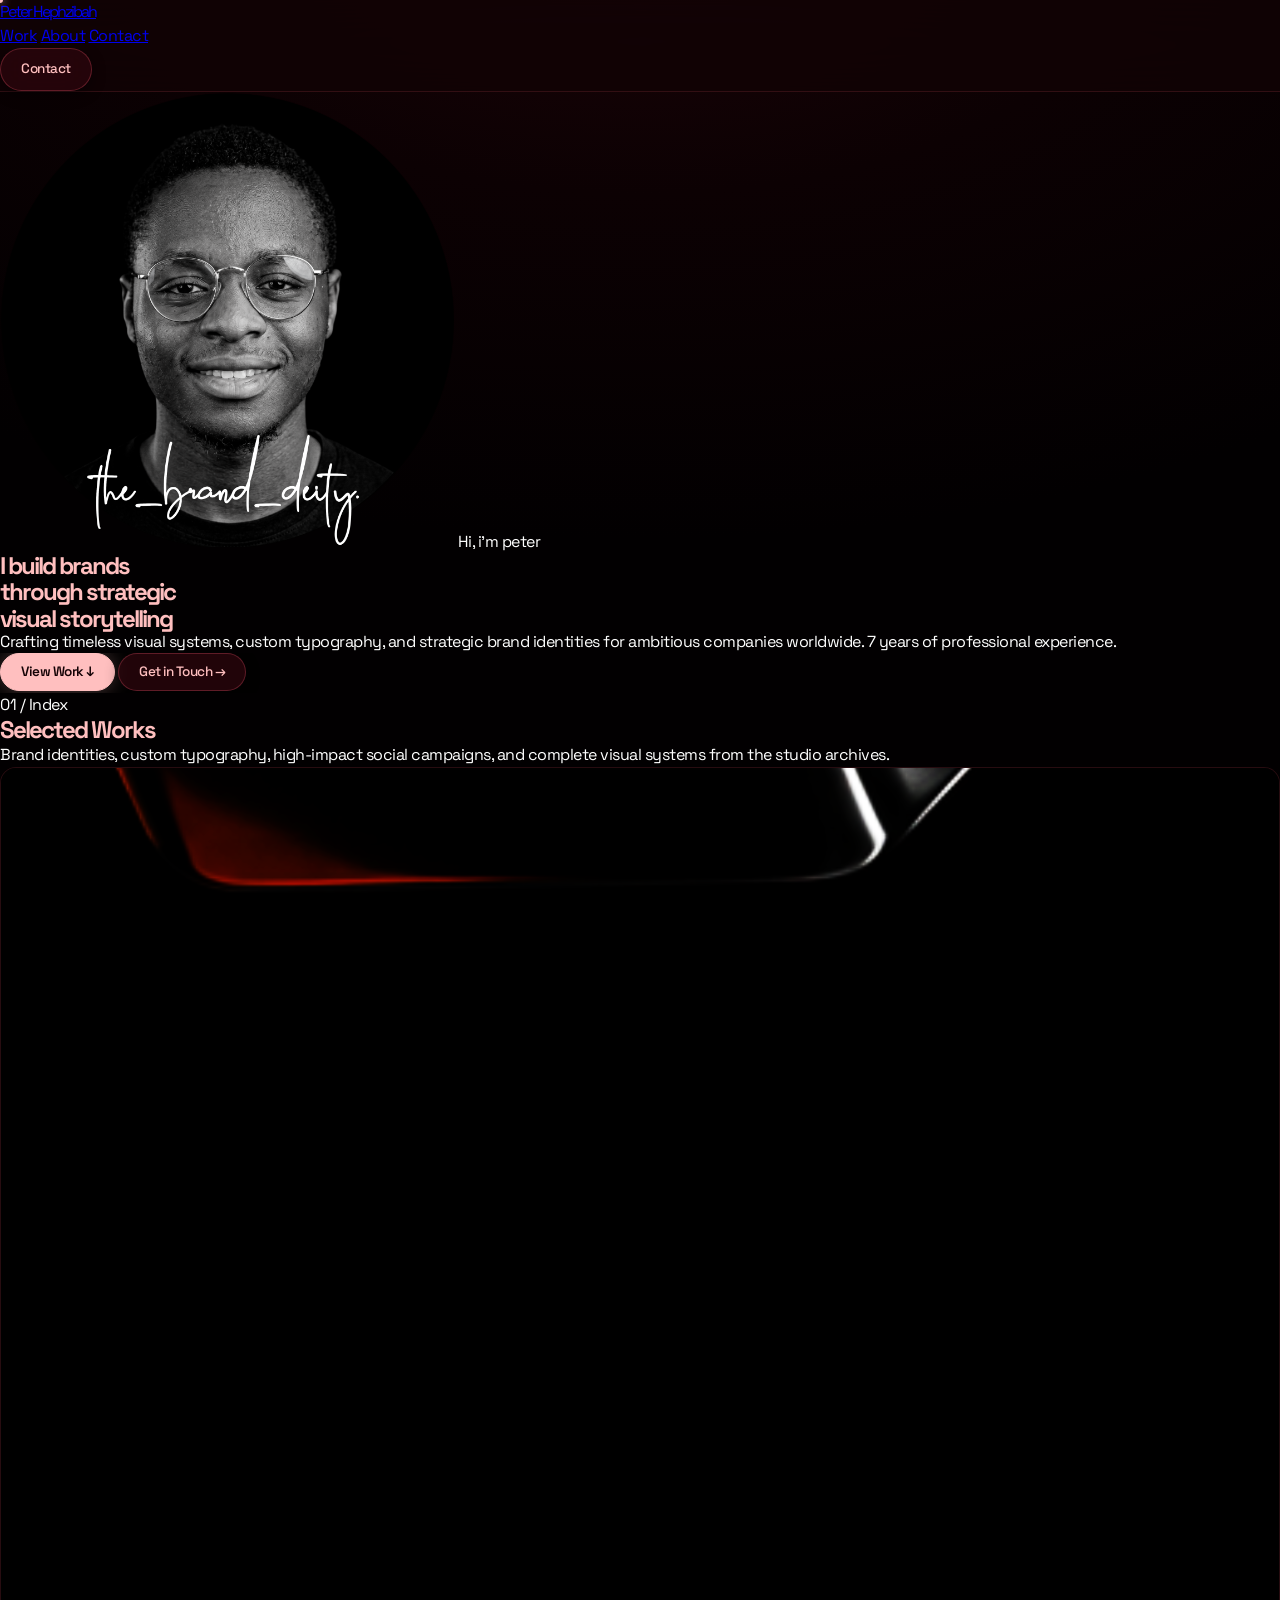
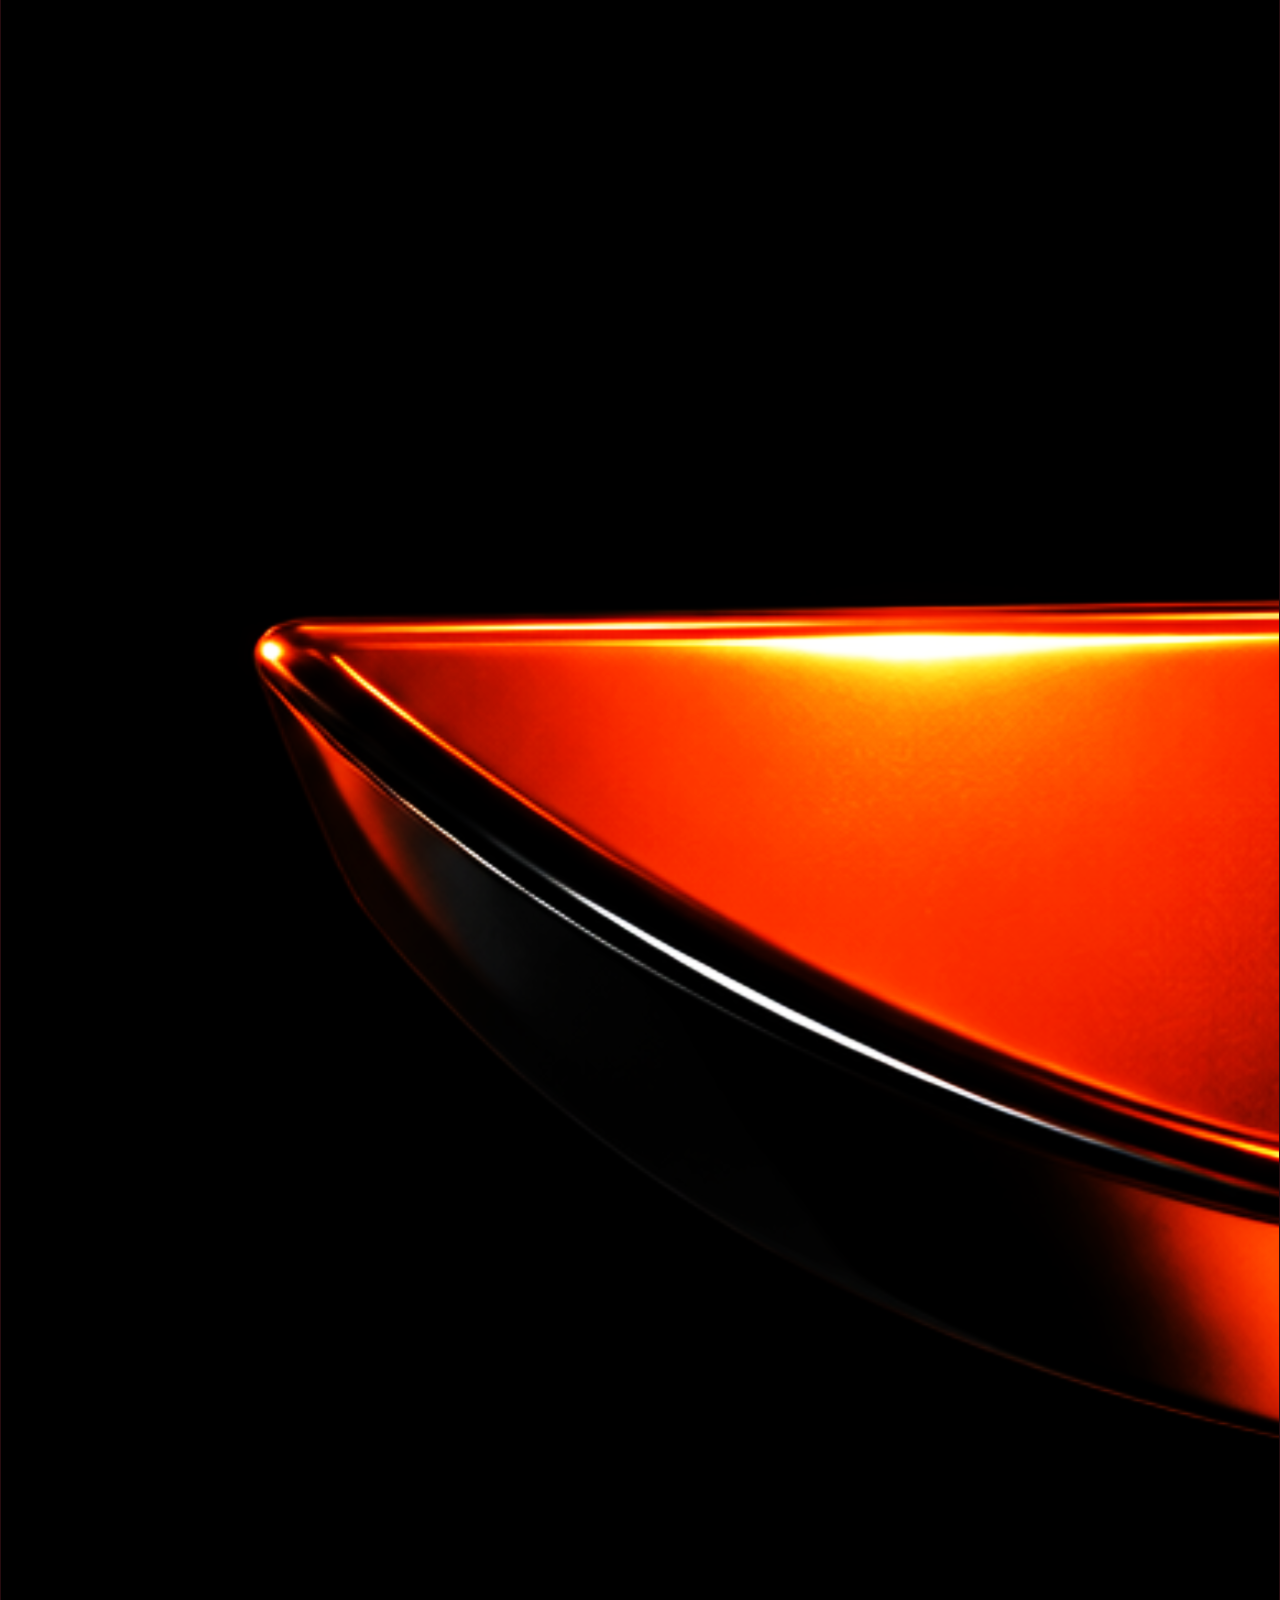
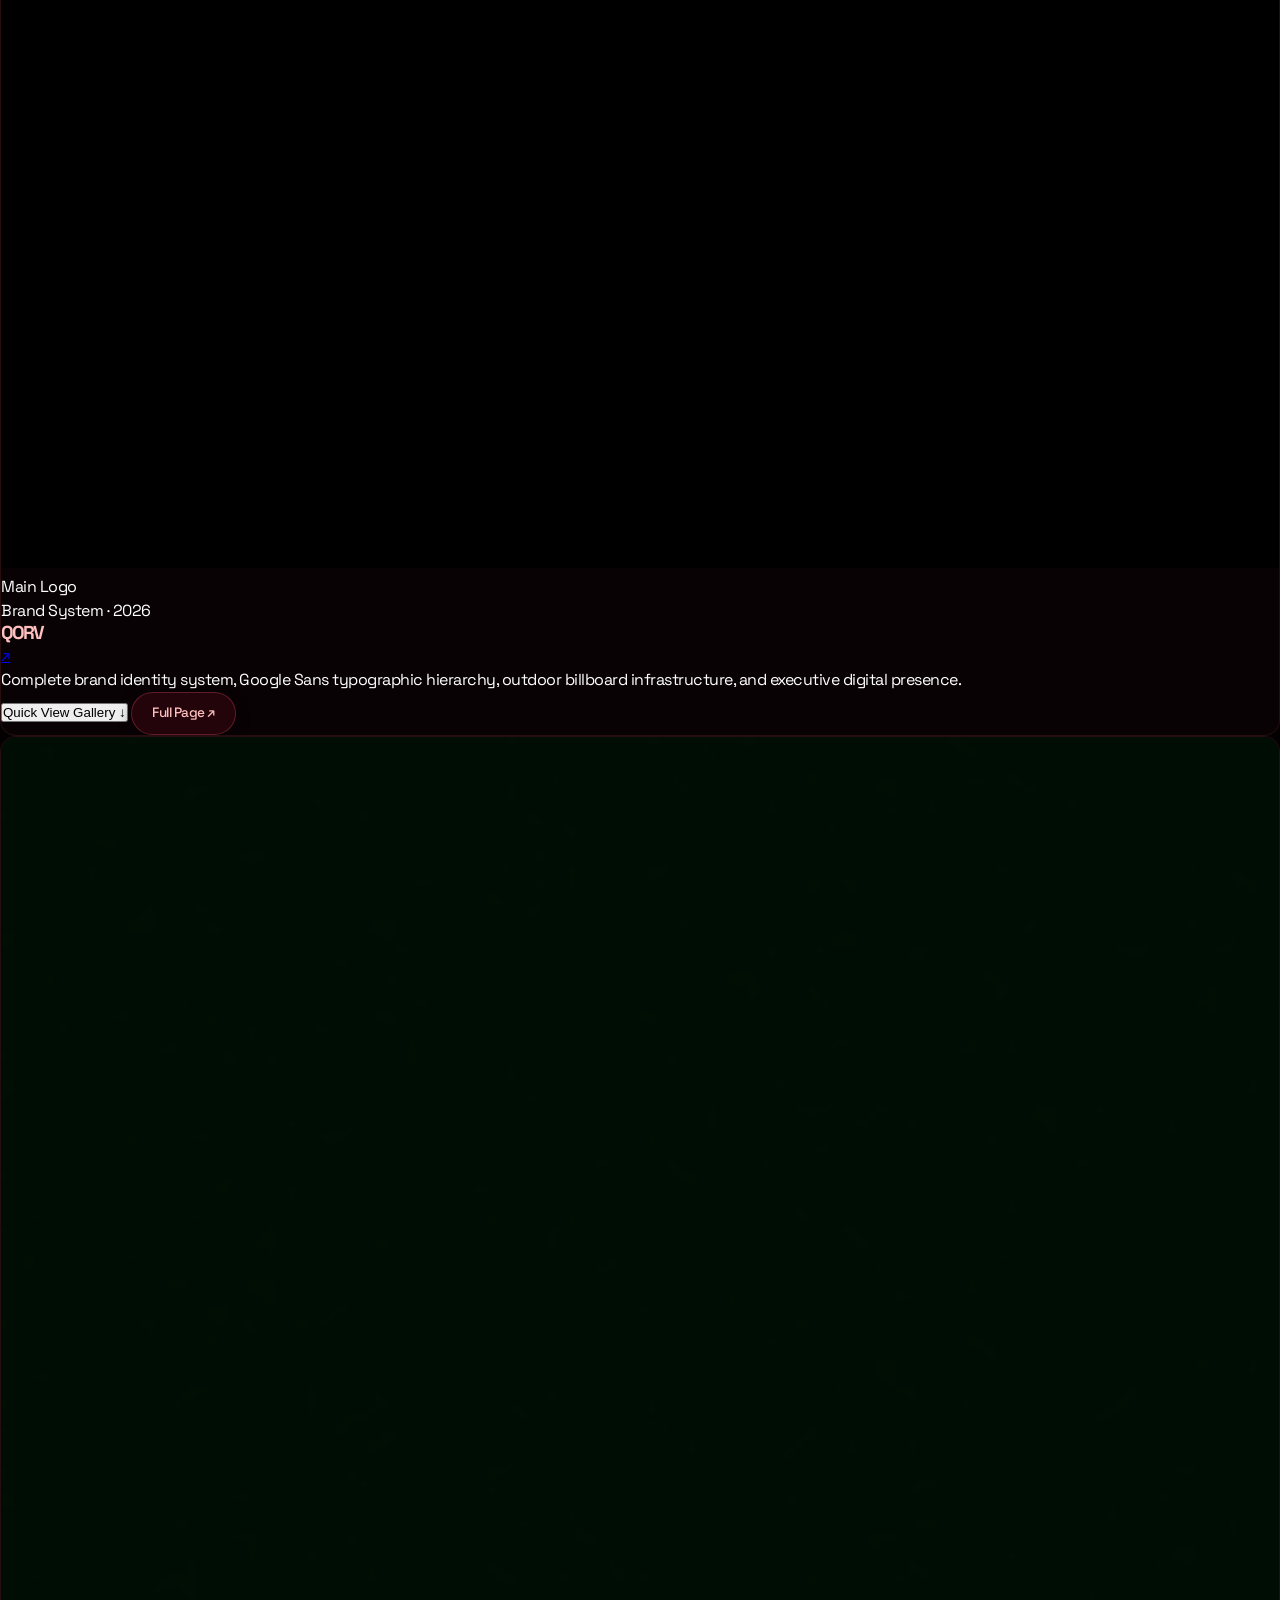
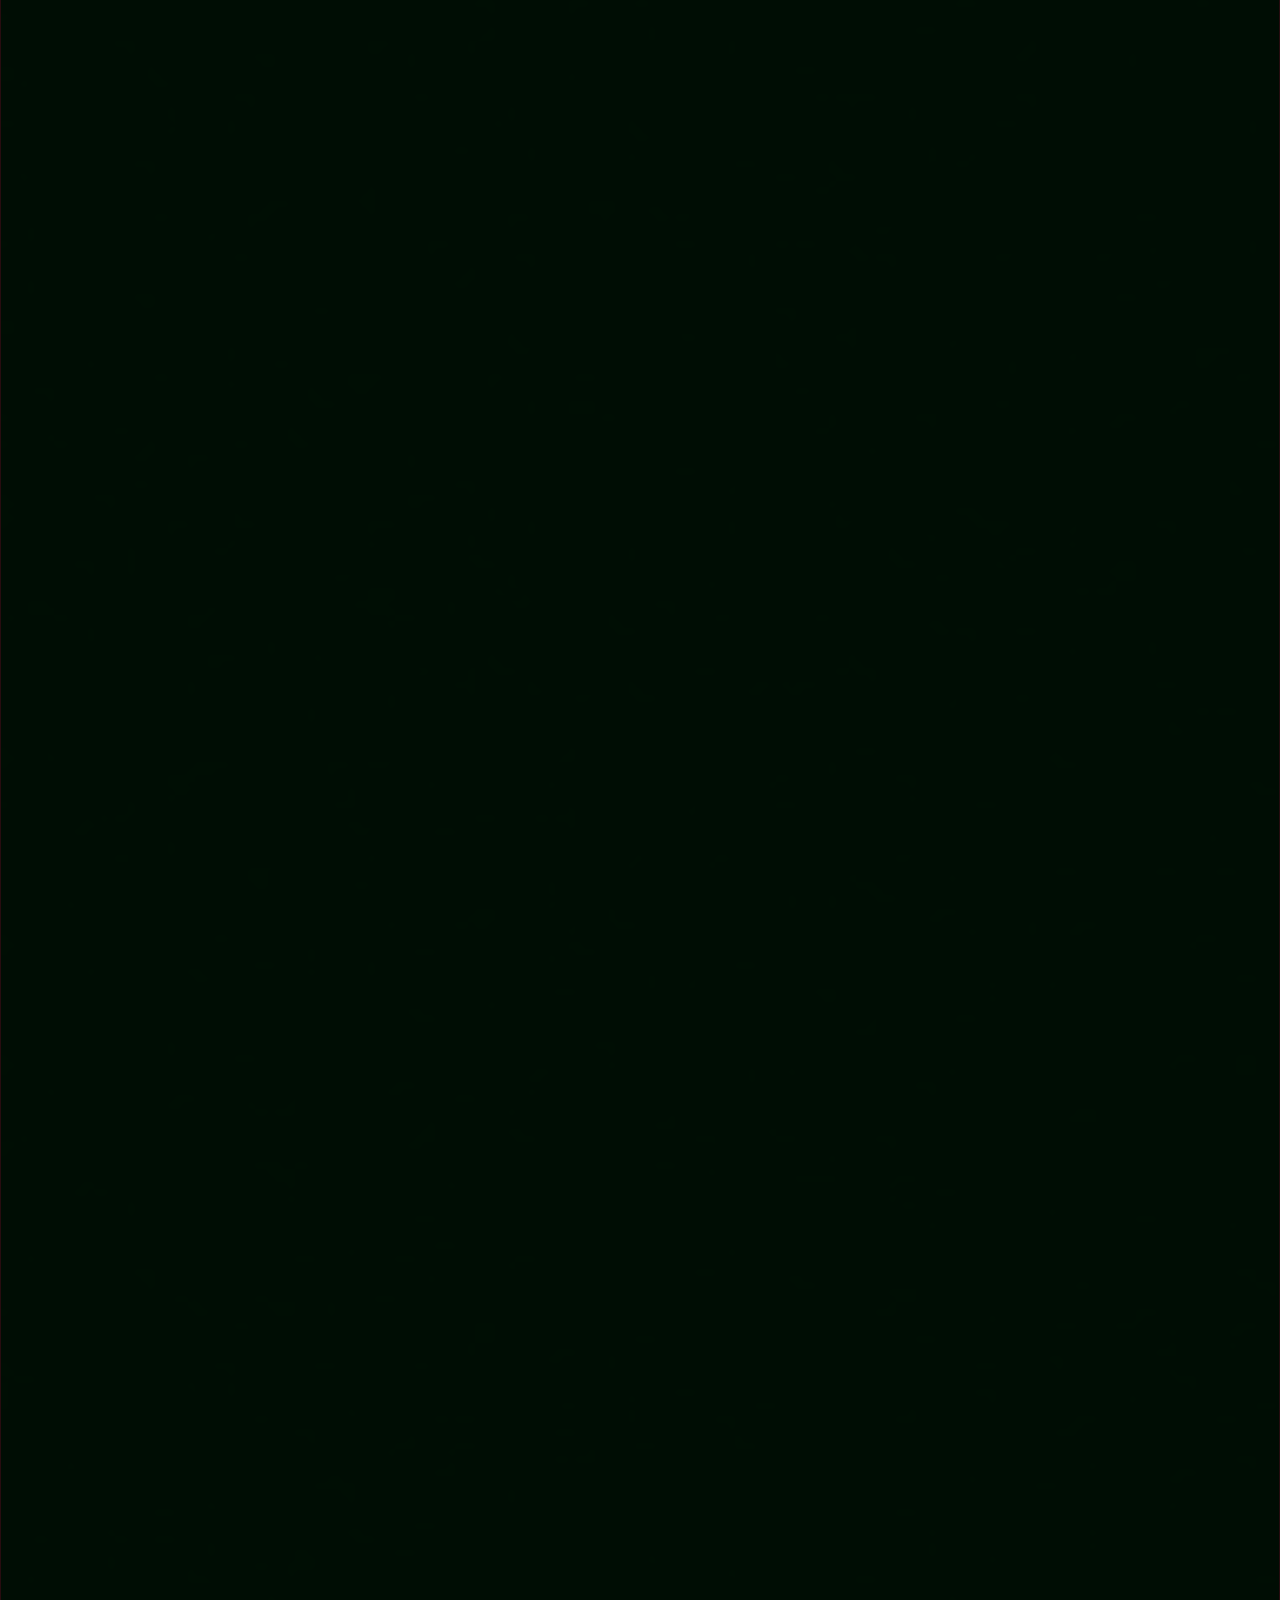
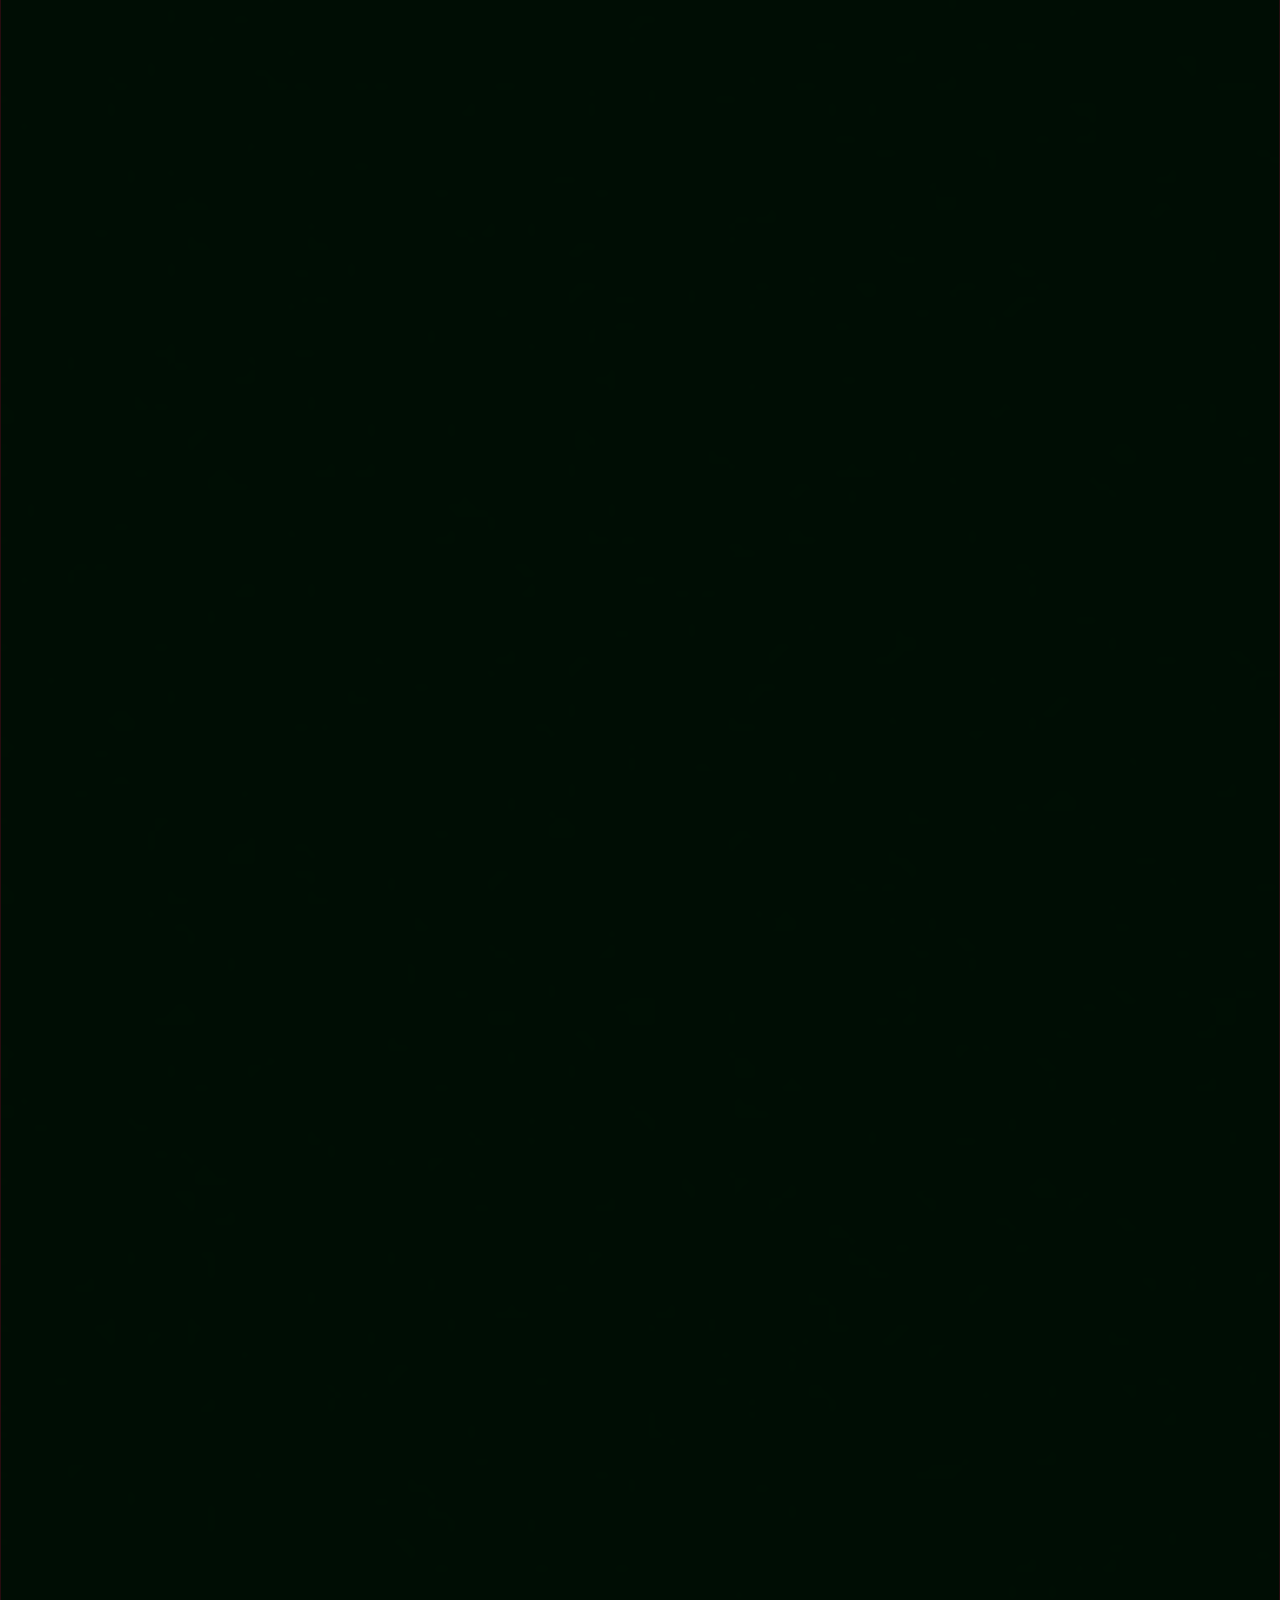
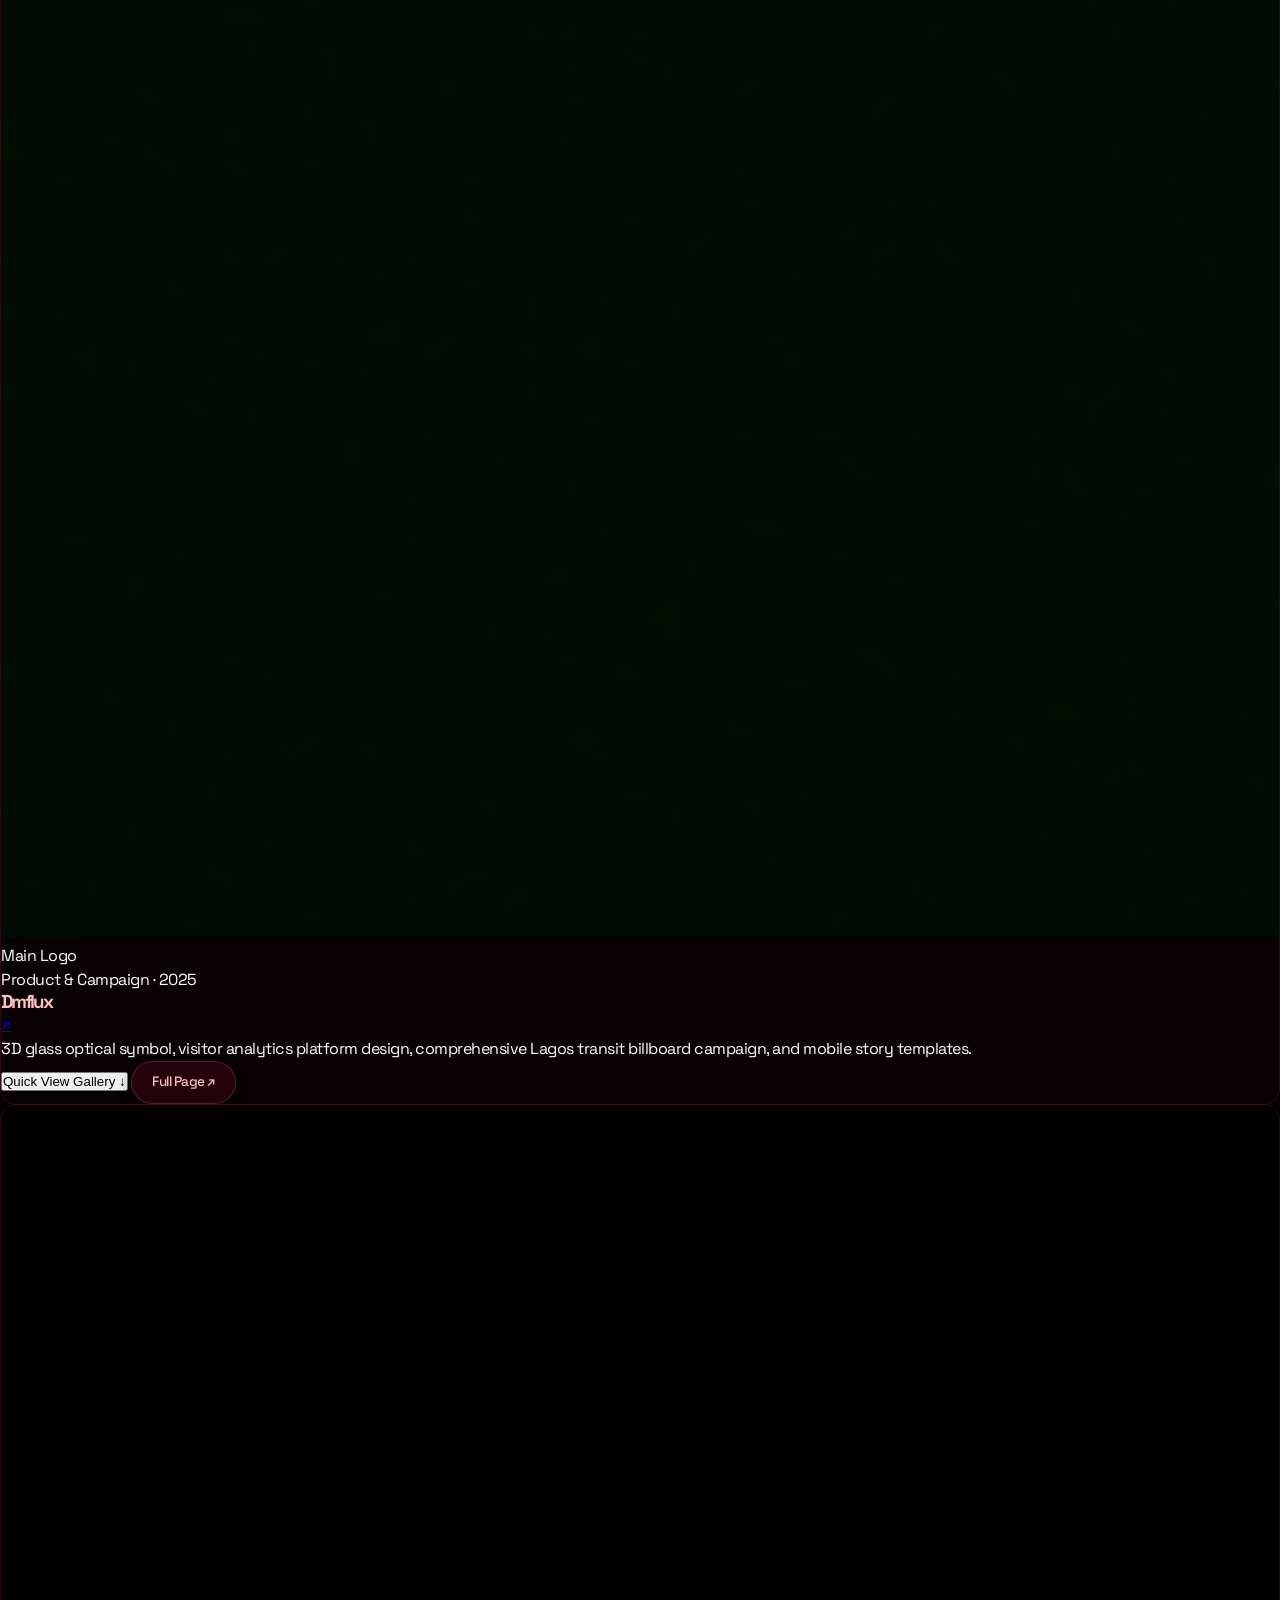
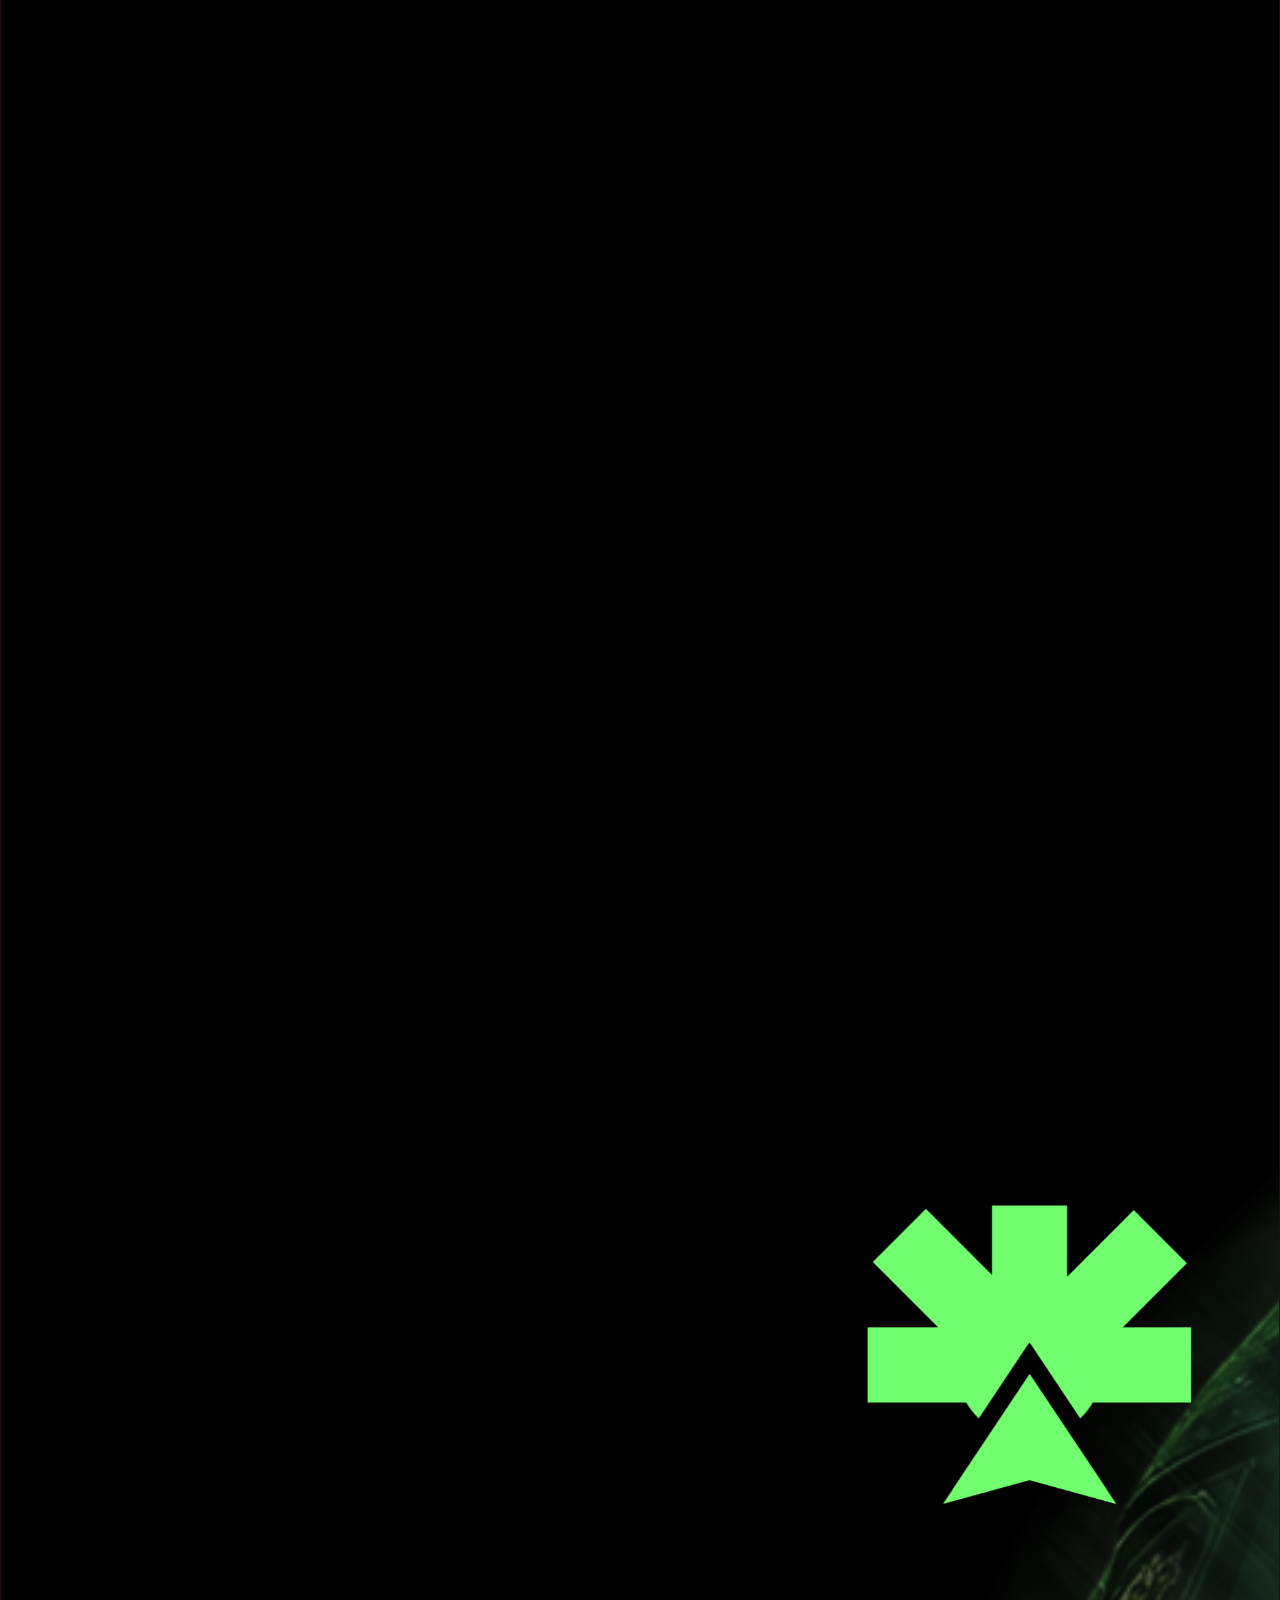
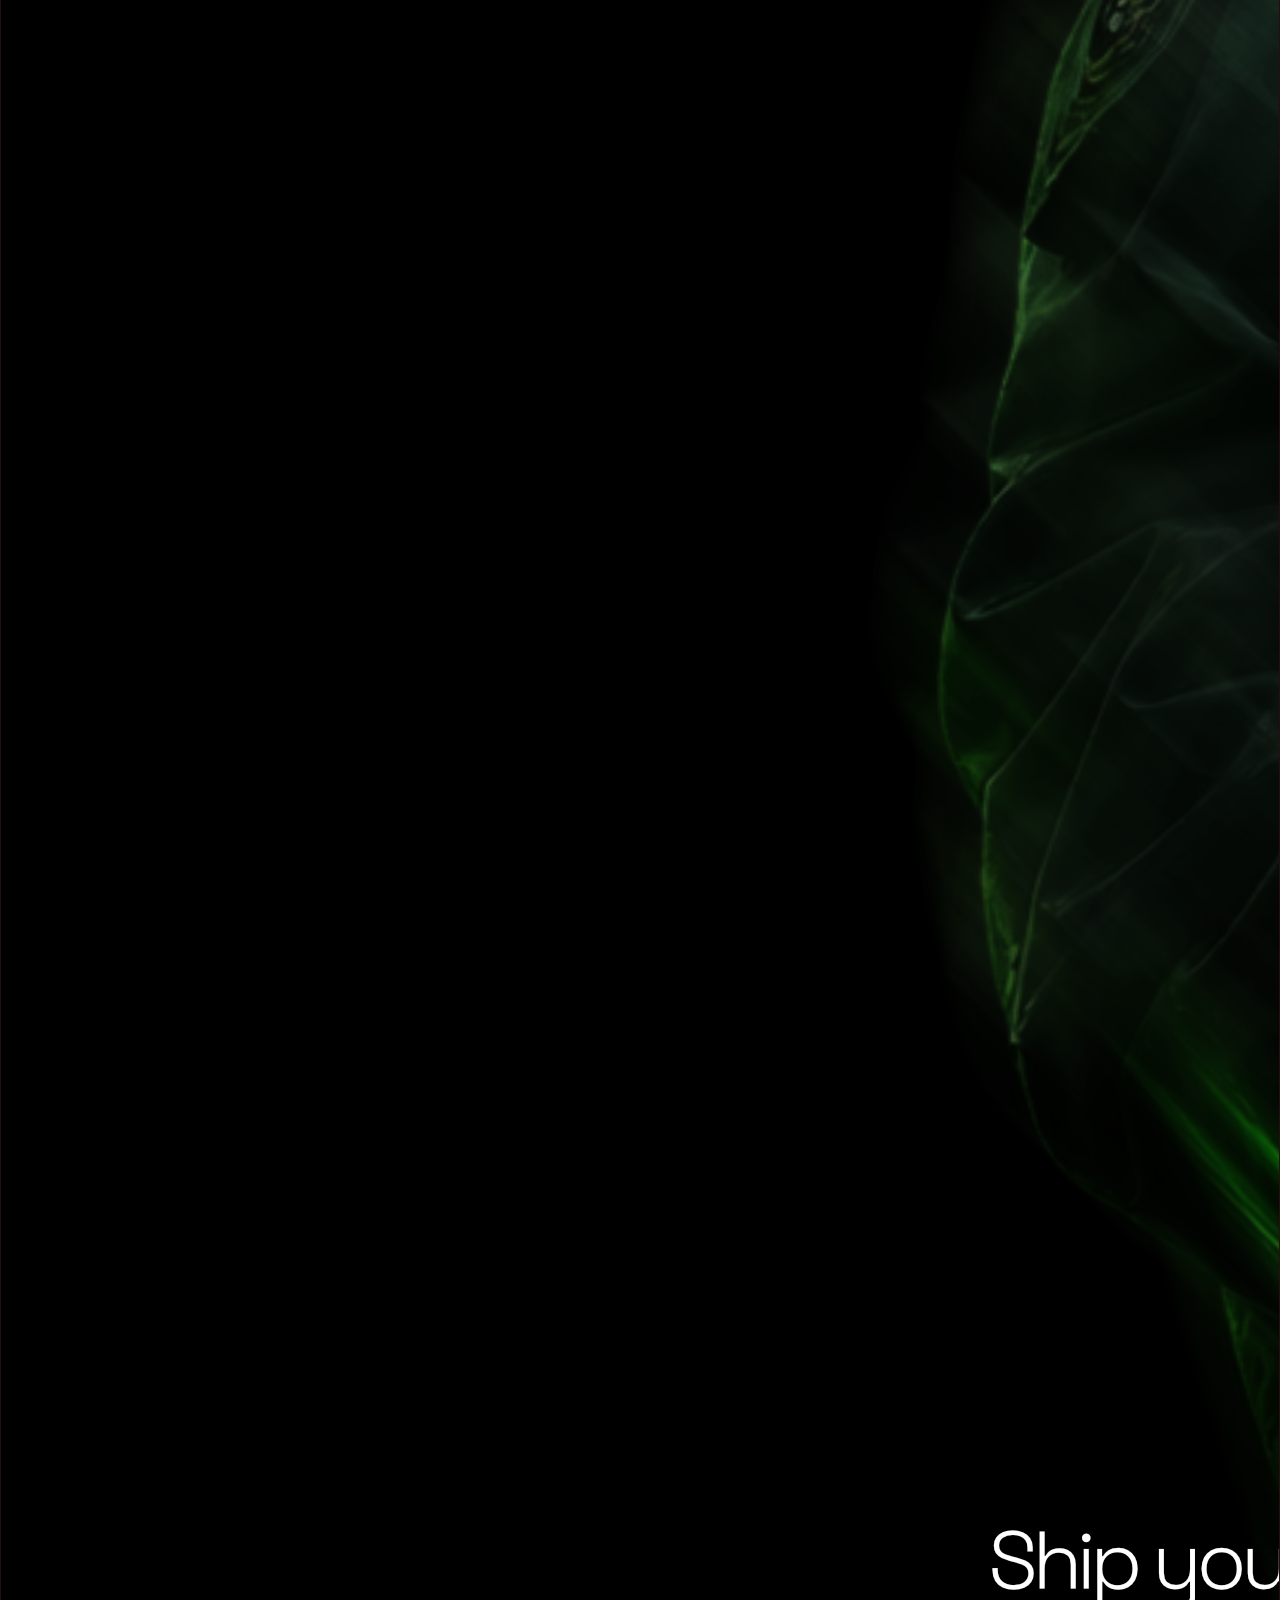
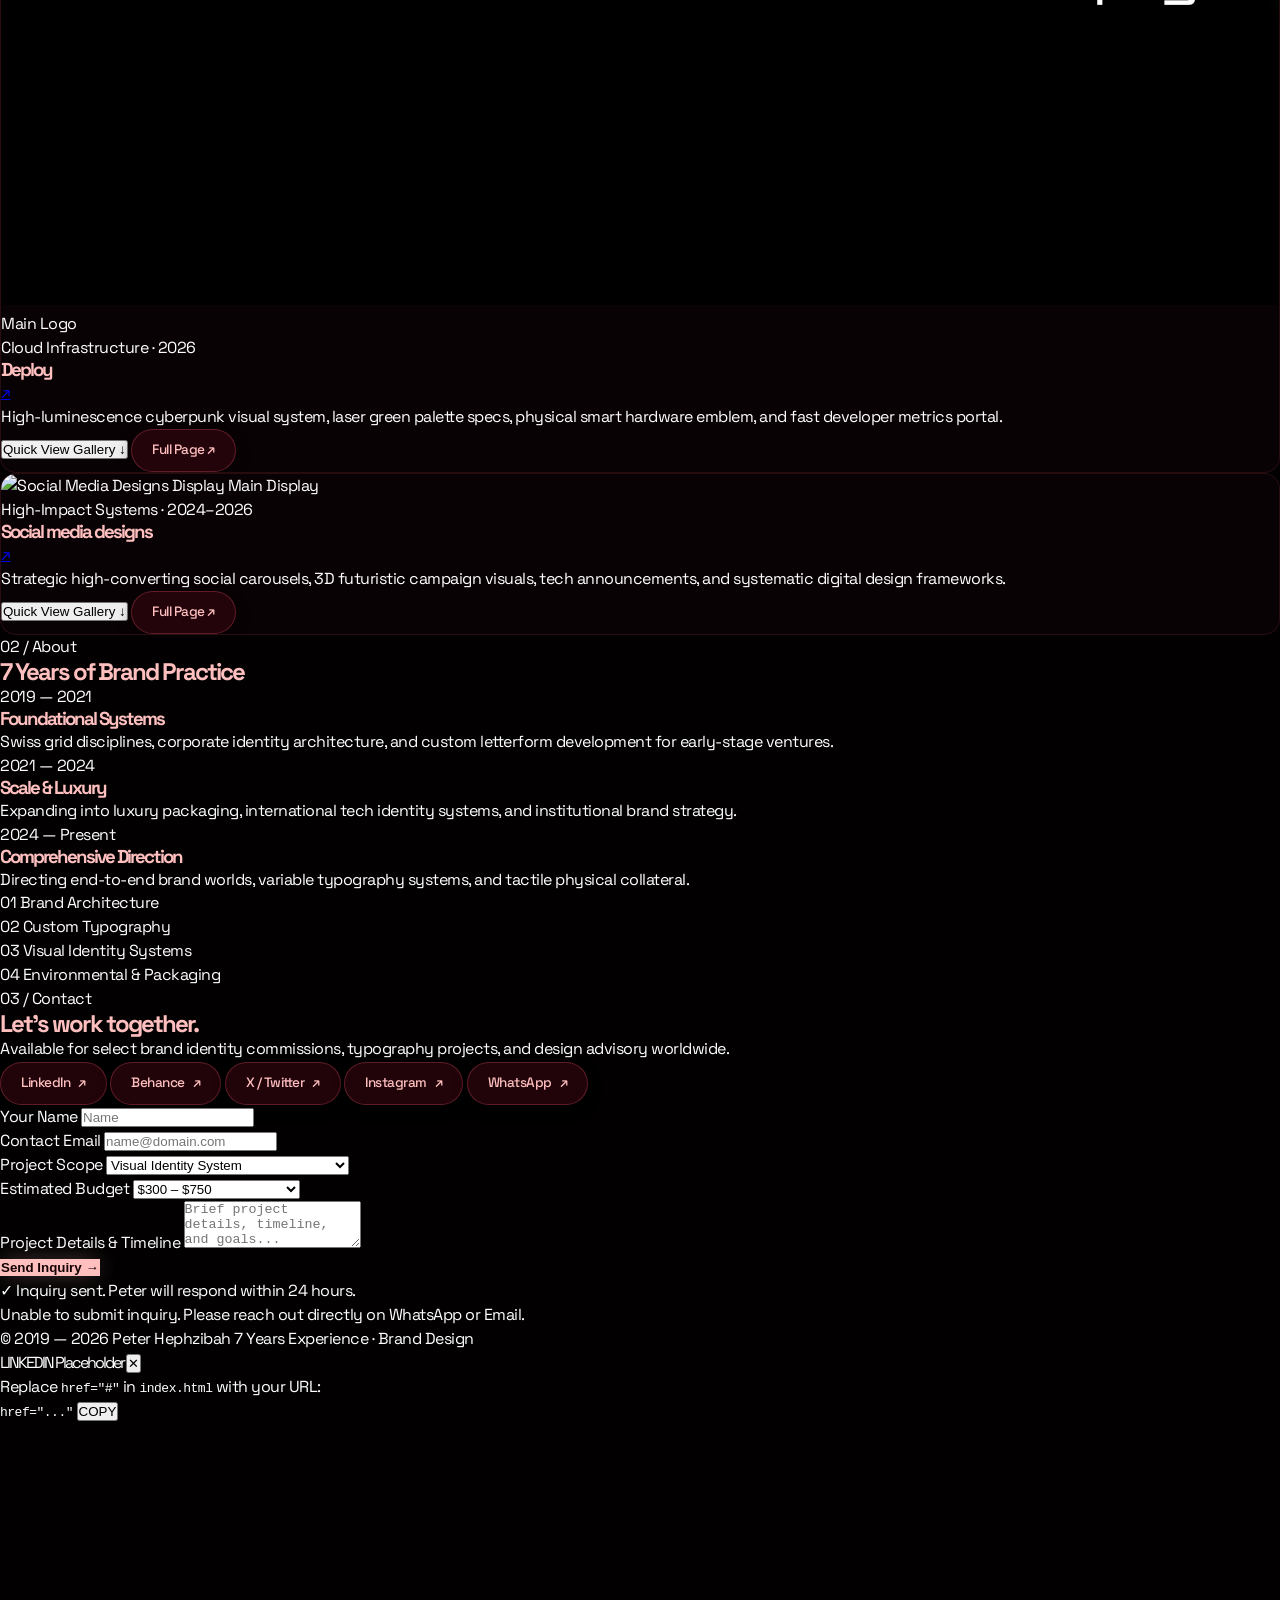
==== index.html @ 98a27c25 "Update index.html" ====
<!DOCTYPE html>
<html lang="en" class="scroll-smooth">
<head>
  <meta charset="UTF-8">
  <meta name="viewport" content="width=device-width, initial-scale=1.0">
  <title>Peter Hephzibah — Brand Designer</title>
  <meta name="description" content="Portfolio of Peter Hephzibah. Minimalist brand designer with 7 years of experience crafting visual systems and timeless brand identities.">

  <!-- Favicon -->
  <link rel="icon" type="image/svg+xml" href="data:image/svg+xml,<svg xmlns='http://www.w3.org/2000/svg' viewBox='0 0 100 100'><rect width='100' height='100' fill='%23000'/><text x='50' y='64' fill='%23FFF' font-family='sans-serif' font-weight='700' font-size='44' text-anchor='middle'>PH</text></svg>">

  <!-- Google Font: Space Grotesk exclusively -->
  <link rel="preconnect" href="https://fonts.googleapis.com">
  <link rel="preconnect" href="https://fonts.gstatic.com" crossorigin>
  <link href="https://fonts.googleapis.com/css2?family=Space+Grotesk:wght@300;400;500;600;700&display=swap" rel="stylesheet">

  <!-- Tailwind CSS via CDN -->
  <script src="https://cdn.tailwindcss.com"></script>
  <script>
    tailwind.config = {
      theme: {
        extend: {
          fontFamily: {
            sans: ['"Space Grotesk"', 'sans-serif'],
            mono: ['"Space Grotesk"', 'monospace'],
          },
          letterSpacing: {
            'tightest': '-1px',
          }
        }
      }
    }
  </script>

  <!-- Custom Styles -->
  <link rel="stylesheet" href="style.css">
</head>
<body class="text-[#FFFFFF] font-sans antialiased selection:bg-[#FFBFBF] selection:text-black">

  <!-- Subtle custom cursor dot -->
  <div class="custom-cursor"></div>

  <!-- ==========================================================================
       TOP NAVIGATION BAR (GLASS ACCENT)
       ========================================================================== -->
  <header class="fixed top-0 left-0 right-0 z-40 px-6 py-4 md:px-12 glass-top-panel">
    <div class="max-w-6xl mx-auto flex items-center justify-between">
      
      <!-- Monogram & Name -->
      <a href="#" class="flex items-center gap-3">
        <span class="font-bold text-sm tracking-neg-1 text-[#FFBFBF] uppercase">Peter Hephzibah</span>
      </a>

      <!-- Minimal Navigation Links -->
      <nav class="hidden md:flex items-center gap-8 text-xs uppercase tracking-wider text-zinc-400">
        <a href="#work" class="hover:text-white transition-colors">Work</a>
        <a href="#about" class="hover:text-white transition-colors">About</a>
        <a href="#contact" class="hover:text-white transition-colors">Contact</a>
      </nav>

      <!-- Glass button for direct action -->
      <a href="#contact" class="glass-btn text-xs py-1.5 px-4">
        Contact
      </a>

    </div>
  </header>

  <!-- ==========================================================================
       HERO SECTION — CENTERED, SPACE GROTESK, TEXT PULL-UP ANIMATION
       ========================================================================== -->
  <main>
    <section class="min-h-[85vh] pt-36 pb-20 px-6 flex flex-col items-center justify-center text-center relative hero-pull-up-group max-w-4xl mx-auto">
      
      <!-- Avatar Icon & Intro ('hi i'm peter') -->
      <div class="pull-up-mask mb-6">
        <div class="pull-up-text flex flex-col items-center gap-3">
          <img src="assets/icons/mypic.png" alt="Peter Hephzibah" class="w-[70px] h-[70px] object-cover rounded-full border-2 border-zinc-700/80 shadow-lg">
          <span class="text-sm sm:text-base text-zinc-400 font-normal tracking-normal lowercase">Hi, i'm peter</span>
        </div>
      </div>

      <!-- Main Headline -->
      <div class="pull-up-mask">
        <h1 class="pull-up-text delay-100 font-bold text-3xl sm:text-5xl md:text-6xl text-[#FFBFBF] tracking-neg-1 leading-[1.14]">
          I build brands <br> through strategic <br> visual storytelling
        </h1>
      </div>

      <!-- Concise narrative statement -->
      <div class="pull-up-mask mt-6 max-w-xl mx-auto">
        <p class="pull-up-text delay-200 text-zinc-400 text-sm sm:text-base font-light leading-relaxed">
          Crafting timeless visual systems, custom typography, and strategic brand identities for ambitious companies worldwide. 7 years of professional experience.
        </p>
      </div>

      <!-- Action Buttons (Glass accents) -->
      <div class="pull-up-mask mt-8">
        <div class="pull-up-text delay-300 flex items-center justify-center gap-4">
          <a href="#work" class="glass-btn glass-btn-solid text-xs py-2.5 px-6">
            View Work ↓
          </a>
          <a href="#contact" class="glass-btn text-xs py-2.5 px-6">
            Get in Touch →
          </a>
        </div>
      </div>

    </section>

    <!-- ==========================================================================
         SELECTED WORKS (REAL ASSETS: QORV, DMFLUX, DEPLOY, SOCIAL MEDIA DESIGNS)
         "Use the main logo as the display. Get the files from the assets and use as the portfolio images."
         ========================================================================== -->
    <section id="work" class="py-24 px-6 md:px-12 max-w-6xl mx-auto border-t border-zinc-900">
      
      <div class="flex flex-col md:flex-row md:items-end justify-between mb-16 pb-4 border-b border-zinc-900 scroll-reveal">
        <div>
          <span class="text-xs uppercase tracking-wider text-zinc-500 block mb-1">01 / Index</span>
          <h2 class="font-bold text-3xl md:text-4xl text-[#FFBFBF] tracking-neg-1">
            Selected Works
          </h2>
        </div>
        <p class="text-xs text-zinc-400 max-w-xs mt-2 md:mt-0 font-light">
          Brand identities, custom typography, high-impact social campaigns, and complete visual systems from the studio archives.
        </p>
      </div>

      <!-- Projects Grid (2x2 Balanced Layout) -->
      <div class="grid grid-cols-1 md:grid-cols-2 gap-8">

        <!-- Project 1: QORV (korv) -->
        <article class="minimal-card p-6 flex flex-col justify-between group scroll-reveal reveal-delay-1">
          <div>
            <!-- Main Logo Display -->
            <div class="relative h-64 rounded-xl overflow-hidden bg-[#050505] border border-zinc-800 mb-6 group-hover:border-zinc-600 transition-colors cursor-pointer" data-project-id="qorv">
              <img src="assets/qorv/qovinsta13.png" alt="QORV Primary Logo" class="w-full h-full object-cover group-hover:scale-105 transition-transform duration-500">
              <span class="absolute top-3 right-3 text-[10px] font-mono px-2 py-0.5 rounded bg-black/75 border border-white/20 text-zinc-300">
                Main Logo
              </span>
            </div>

            <!-- Meta & Title -->
            <div class="flex items-start justify-between">
              <div>
                <span class="text-[11px] text-zinc-500 uppercase tracking-wider block">Brand System · 2026</span>
                <h3 class="font-bold text-xl text-[#FFBFBF] mt-1 tracking-neg-1">QORV</h3>
              </div>
              <a href="qorv.html" class="text-xs text-zinc-400 hover:text-[#FFBFBF] p-1 transition-colors" title="Open Case Study">
                ↗
              </a>
            </div>

            <p class="text-xs text-zinc-400 mt-2 font-light leading-relaxed">
              Complete brand identity system, Google Sans typographic hierarchy, outdoor billboard infrastructure, and executive digital presence.
            </p>
          </div>

          <div class="mt-6 pt-4 border-t border-zinc-900 flex items-center justify-between">
            <button data-project-id="qorv" class="text-xs text-zinc-300 hover:text-[#FFBFBF] font-medium flex items-center gap-1">
              <span>Quick View Gallery</span>
              <span>↓</span>
            </button>
            <a href="qorv.html" class="glass-btn text-[11px] py-1 px-3">
              Full Page ↗
            </a>
          </div>
        </article>

        <!-- Project 2: DMFLUX -->
        <article class="minimal-card p-6 flex flex-col justify-between group scroll-reveal reveal-delay-2">
          <div>
            <!-- Main Logo Display -->
            <div class="relative h-64 rounded-xl overflow-hidden bg-[#050505] border border-zinc-800 mb-6 group-hover:border-zinc-600 transition-colors cursor-pointer" data-project-id="dmflux">
              <img src="assets/dmflux/dmfluxsoc.png" alt="Dmflux Primary Logo" class="w-full h-full object-cover group-hover:scale-105 transition-transform duration-500">
              <span class="absolute top-3 right-3 text-[10px] font-mono px-2 py-0.5 rounded bg-black/75 border border-white/20 text-zinc-300">
                Main Logo
              </span>
            </div>

            <div class="flex items-start justify-between">
              <div>
                <span class="text-[11px] text-zinc-500 uppercase tracking-wider block">Product & Campaign · 2025</span>
                <h3 class="font-bold text-xl text-[#FFBFBF] mt-1 tracking-neg-1">Dmflux</h3>
              </div>
              <a href="dmflux.html" class="text-xs text-zinc-400 hover:text-[#FFBFBF] p-1 transition-colors" title="Open Case Study">
                ↗
              </a>
            </div>

            <p class="text-xs text-zinc-400 mt-2 font-light leading-relaxed">
              3D glass optical symbol, visitor analytics platform design, comprehensive Lagos transit billboard campaign, and mobile story templates.
            </p>
          </div>

          <div class="mt-6 pt-4 border-t border-zinc-900 flex items-center justify-between">
            <button data-project-id="dmflux" class="text-xs text-zinc-300 hover:text-[#FFBFBF] font-medium flex items-center gap-1">
              <span>Quick View Gallery</span>
              <span>↓</span>
            </button>
            <a href="dmflux.html" class="glass-btn text-[11px] py-1 px-3">
              Full Page ↗
            </a>
          </div>
        </article>

        <!-- Project 3: DEPLOY -->
        <article class="minimal-card p-6 flex flex-col justify-between group scroll-reveal reveal-delay-1">
          <div>
            <!-- Main Logo Display -->
            <div class="relative h-64 rounded-xl overflow-hidden bg-[#050505] border border-zinc-800 mb-6 group-hover:border-zinc-600 transition-colors cursor-pointer" data-project-id="deploy">
              <img src="assets/Deploy/deploy_sm2.png" alt="Deploy Primary Logo" class="w-full h-full object-cover group-hover:scale-105 transition-transform duration-500">
              <span class="absolute top-3 right-3 text-[10px] font-mono px-2 py-0.5 rounded bg-black/75 border border-white/20 text-zinc-300">
                Main Logo
              </span>
            </div>

            <div class="flex items-start justify-between">
              <div>
                <span class="text-[11px] text-zinc-500 uppercase tracking-wider block">Cloud Infrastructure · 2026</span>
                <h3 class="font-bold text-xl text-[#FFBFBF] mt-1 tracking-neg-1">Deploy</h3>
              </div>
              <a href="deploy.html" class="text-xs text-zinc-400 hover:text-[#FFBFBF] p-1 transition-colors" title="Open Case Study">
                ↗
              </a>
            </div>

            <p class="text-xs text-zinc-400 mt-2 font-light leading-relaxed">
              High-luminescence cyberpunk visual system, laser green palette specs, physical smart hardware emblem, and fast developer metrics portal.
            </p>
          </div>

          <div class="mt-6 pt-4 border-t border-zinc-900 flex items-center justify-between">
            <button data-project-id="deploy" class="text-xs text-zinc-300 hover:text-[#FFBFBF] font-medium flex items-center gap-1">
              <span>Quick View Gallery</span>
              <span>↓</span>
            </button>
            <a href="deploy.html" class="glass-btn text-[11px] py-1 px-3">
              Full Page ↗
            </a>
          </div>
        </article>

        <!-- Project 4: SOCIAL MEDIA DESIGNS -->
        <article class="minimal-card p-6 flex flex-col justify-between group scroll-reveal reveal-delay-2">
          <div>
            <!-- Main Display -->
            <div class="relative h-64 rounded-xl overflow-hidden bg-[#050505] border border-zinc-800 mb-6 group-hover:border-zinc-600 transition-colors cursor-pointer" data-project-id="social-media-designs">
              <img src="assets/Social media designs/qorv smds.png" alt="Social Media Designs Display" class="w-full h-full object-cover group-hover:scale-105 transition-transform duration-500">
              <span class="absolute top-3 right-3 text-[10px] font-mono px-2 py-0.5 rounded bg-black/75 border border-white/20 text-zinc-300">
                Main Display
              </span>
            </div>

            <div class="flex items-start justify-between">
              <div>
                <span class="text-[11px] text-zinc-500 uppercase tracking-wider block">High-Impact Systems · 2024–2026</span>
                <h3 class="font-bold text-xl text-[#FFBFBF] mt-1 tracking-neg-1">Social media designs</h3>
              </div>
              <a href="social-media-designs.html" class="text-xs text-zinc-400 hover:text-[#FFBFBF] p-1 transition-colors" title="Open Case Study">
                ↗
              </a>
            </div>

            <p class="text-xs text-zinc-400 mt-2 font-light leading-relaxed">
              Strategic high-converting social carousels, 3D futuristic campaign visuals, tech announcements, and systematic digital design frameworks.
            </p>
          </div>

          <div class="mt-6 pt-4 border-t border-zinc-900 flex items-center justify-between">
            <button data-project-id="social-media-designs" class="text-xs text-zinc-300 hover:text-[#FFBFBF] font-medium flex items-center gap-1">
              <span>Quick View Gallery</span>
              <span>↓</span>
            </button>
            <a href="social-media-designs.html" class="glass-btn text-[11px] py-1 px-3">
              Full Page ↗
            </a>
          </div>
        </article>

      </div>
    </section>

    <!-- ==========================================================================
         ABOUT & 7 YEARS EXPERIENCE (MINIMALIST)
         ========================================================================== -->
    <section id="about" class="py-24 px-6 md:px-12 max-w-6xl mx-auto border-t border-zinc-900">
      
      <div class="mb-12 pb-4 border-b border-zinc-900 scroll-reveal">
        <span class="text-xs uppercase tracking-wider text-zinc-500 block mb-1">02 / About</span>
        <h2 class="font-bold text-3xl md:text-4xl text-[#FFBFBF] tracking-neg-1">
          7 Years of Brand Practice
        </h2>
      </div>

      <div class="grid grid-cols-1 md:grid-cols-3 gap-8">
        
        <div class="scroll-reveal reveal-delay-1">
          <span class="text-xs font-mono text-zinc-500">2019 — 2021</span>
          <h3 class="font-bold text-lg text-[#FFBFBF] mt-2 tracking-neg-1">Foundational Systems</h3>
          <p class="text-xs text-zinc-400 mt-2 font-light leading-relaxed">
            Swiss grid disciplines, corporate identity architecture, and custom letterform development for early-stage ventures.
          </p>
        </div>

        <div class="scroll-reveal reveal-delay-2">
          <span class="text-xs font-mono text-zinc-500">2021 — 2024</span>
          <h3 class="font-bold text-lg text-[#FFBFBF] mt-2 tracking-neg-1">Scale & Luxury</h3>
          <p class="text-xs text-zinc-400 mt-2 font-light leading-relaxed">
            Expanding into luxury packaging, international tech identity systems, and institutional brand strategy.
          </p>
        </div>

        <div class="scroll-reveal reveal-delay-3">
          <span class="text-xs font-mono text-zinc-500">2024 — Present</span>
          <h3 class="font-bold text-lg text-[#FFBFBF] mt-2 tracking-neg-1">Comprehensive Direction</h3>
          <p class="text-xs text-zinc-400 mt-2 font-light leading-relaxed">
            Directing end-to-end brand worlds, variable typography systems, and tactile physical collateral.
          </p>
        </div>

      </div>

      <!-- Core Disciplines List -->
      <div class="mt-16 pt-8 border-t border-zinc-900 grid grid-cols-2 md:grid-cols-4 gap-6 text-xs scroll-reveal reveal-delay-2">
        <div>
          <span class="text-zinc-600 block mb-1">01</span>
          <span class="text-[#FFBFBF] font-medium block">Brand Architecture</span>
        </div>
        <div>
          <span class="text-zinc-600 block mb-1">02</span>
          <span class="text-[#FFBFBF] font-medium block">Custom Typography</span>
        </div>
        <div>
          <span class="text-zinc-600 block mb-1">03</span>
          <span class="text-[#FFBFBF] font-medium block">Visual Identity Systems</span>
        </div>
        <div>
          <span class="text-zinc-600 block mb-1">04</span>
          <span class="text-[#FFBFBF] font-medium block">Environmental & Packaging</span>
        </div>
      </div>

    </section>

    <!-- ==========================================================================
         CONTACT SECTION — MINIMALIST WITH CONTACT DUDS
         ========================================================================== -->
    <section id="contact" class="py-24 px-6 md:px-12 max-w-4xl mx-auto text-center border-t border-zinc-900">
      
      <div class="scroll-reveal">
        <span class="text-xs uppercase tracking-wider text-zinc-500 block mb-2">03 / Contact</span>
        <h2 class="font-bold text-3xl sm:text-4xl md:text-5xl text-[#FFBFBF] tracking-neg-1">
          Let's work together.
        </h2>
        <p class="text-xs sm:text-sm text-zinc-400 mt-3 max-w-md mx-auto font-light">
          Available for select brand identity commissions, typography projects, and design advisory worldwide.
        </p>
      </div>

      <!-- Official Contact & Social Media Links -->
      <div class="mt-10 flex flex-wrap items-center justify-center gap-3 scroll-reveal reveal-delay-1">

        <!-- LINKEDIN -->
        <a href="https://www.linkedin.com/in/peter-hephzibah-5318542b3?utm_source=share_via&utm_content=profile&utm_medium=member_android" 
           target="_blank" 
           rel="noopener noreferrer"
           class="glass-btn text-xs py-2 px-4 flex items-center gap-1.5"
           title="Peter Hephzibah on LinkedIn">
          <span>LinkedIn</span>
          <span class="text-zinc-500 text-[10px]">↗</span>
        </a>

        <!-- BEHANCE -->
        <a href="https://www.behance.net/peterhephzib" 
           target="_blank" 
           rel="noopener noreferrer"
           class="glass-btn text-xs py-2 px-4 flex items-center gap-1.5"
           title="Peter Hephzibah on Behance">
          <span>Behance</span>
          <span class="text-zinc-500 text-[10px]">↗</span>
        </a>

        <!-- X (TWITTER) -->
        <a href="https://x.com/godof_design" 
           target="_blank" 
           rel="noopener noreferrer"
           class="glass-btn text-xs py-2 px-4 flex items-center gap-1.5"
           title="Peter Hephzibah (@godof_design) on X">
          <span>X / Twitter</span>
          <span class="text-zinc-500 text-[10px]">↗</span>
        </a>

        <!-- INSTAGRAM -->
        <a href="https://www.instagram.com/the_brand_idol?lqvp=MTdiZjV6MTZtMDF2NA==" 
           target="_blank" 
           rel="noopener noreferrer"
           class="glass-btn text-xs py-2 px-4 flex items-center gap-1.5"
           title="Peter Hephzibah (@the_brand_idol) on Instagram">
          <span>Instagram</span>
          <span class="text-zinc-500 text-[10px]">↗</span>
        </a>

        <!-- WHATSAPP -->
        <a href="https://wa.me/2348139730828" 
           target="_blank" 
           rel="noopener noreferrer"
           class="glass-btn text-xs py-2 px-4 flex items-center gap-1.5"
           title="Chat with Peter Hephzibah on WhatsApp">
          <span>WhatsApp</span>
          <span class="text-zinc-500 text-[10px]">↗</span>
        </a>

      </div>

      <!-- Clean Minimal Inquiry Form (Formspree Integrated) -->
      <div class="mt-12 p-8 rounded-2xl bg-[#080808] border border-zinc-800 text-left max-w-xl mx-auto scroll-reveal reveal-delay-2">
        <form id="transmission-form" action="https://formspree.io/f/xwlozrld" method="POST" class="space-y-4">
          <div class="grid grid-cols-1 sm:grid-cols-2 gap-4">
            <div>
              <label class="block text-xs text-zinc-400 mb-1">Your Name</label>
              <input type="text" name="name" required placeholder="Name" class="w-full px-3 py-2 rounded-lg bg-black border border-zinc-800 text-white placeholder-zinc-600 focus:outline-none focus:border-white transition-colors text-xs font-sans">
            </div>
            <div>
              <label class="block text-xs text-zinc-400 mb-1">Contact Email</label>
              <input type="email" name="email" required placeholder="name@domain.com" class="w-full px-3 py-2 rounded-lg bg-black border border-zinc-800 text-white placeholder-zinc-600 focus:outline-none focus:border-white transition-colors text-xs font-sans">
            </div>
          </div>

          <!-- Project Scope & Estimated Budget -->
          <div class="grid grid-cols-1 sm:grid-cols-2 gap-4">
            <div>
              <label class="block text-xs text-zinc-400 mb-1">Project Scope</label>
              <select name="project_scope" class="w-full px-3 py-2 rounded-lg bg-black border border-zinc-800 text-white focus:outline-none focus:border-white transition-colors text-xs font-sans">
                <option value="Visual Identity System">Visual Identity System</option>
                <option value="Custom Typography & Letterforms">Custom Typography & Letterforms</option>
                <option value="Social Media Systems & 3D Visuals">Social Media Systems & 3D Visuals</option>
                <option value="Packaging & Environmental">Packaging & Environmental</option>
                <option value="Complete Brand Direction & Rebrand">Complete Brand Direction & Rebrand</option>
                <option value="Design Advisory">Design Advisory</option>
              </select>
            </div>
            <div>
              <label class="block text-xs text-zinc-400 mb-1">Estimated Budget</label>
              <select name="budget" class="w-full px-3 py-2 rounded-lg bg-black border border-zinc-800 text-white focus:outline-none focus:border-white transition-colors text-xs font-sans">
                <option value="$300 – $750">$300 – $750</option>
                <option value="$750 – $1,500">$750 – $1,500</option>
                <option value="$1,500 – $3,000">$1,500 – $3,000</option>
                <option value="$3,000 – $6,000">$3,000 – $6,000</option>
                <option value="$6,000+">$6,000+</option>
                <option value="Flexible / Custom Scope">Flexible / Custom Scope</option>
              </select>
            </div>
          </div>

          <div>
            <label class="block text-xs text-zinc-400 mb-1">Project Details & Timeline</label>
            <textarea name="message" rows="3" required placeholder="Brief project details, timeline, and goals..." class="w-full px-3 py-2 rounded-lg bg-black border border-zinc-800 text-white placeholder-zinc-600 focus:outline-none focus:border-white transition-colors text-xs font-sans"></textarea>
          </div>

          <button type="submit" id="form-submit-btn" class="w-full py-2.5 rounded-lg bg-[#FFBFBF] text-[#140205] text-xs font-bold uppercase tracking-wider hover:bg-white transition-colors cursor-pointer">
            Send Inquiry →
          </button>
        </form>

        <div id="transmission-success" class="hidden mt-4 p-3 rounded-lg bg-zinc-900 border border-zinc-700 text-white text-xs text-center font-mono">
          ✓ Inquiry sent. Peter will respond within 24 hours.
        </div>

        <div id="transmission-error" class="hidden mt-4 p-3 rounded-lg bg-red-950/60 border border-red-800 text-red-200 text-xs text-center font-mono">
          Unable to submit inquiry. Please reach out directly on WhatsApp or Email.
        </div>
      </div>

      <!-- Minimal Footer -->
      <footer class="mt-20 pt-8 border-t border-zinc-900 flex flex-col sm:flex-row items-center justify-between text-xs text-zinc-600 gap-2">
        <span>© 2019 — 2026 Peter Hephzibah</span>
        <span>7 Years Experience · Brand Design</span>
      </footer>

    </section>
  </main>

  <!-- ==========================================================================
       CONTACT DUD HELPER TOAST
       ========================================================================== -->
  <div id="dud-toast" class="hidden">
    <div class="px-5 py-4 rounded-xl bg-zinc-950 border border-zinc-700 text-white shadow-2xl max-w-sm flex flex-col gap-2">
      <div class="flex items-center justify-between">
        <span class="text-xs font-bold tracking-neg-1 uppercase">
          <span id="toast-platform">LINKEDIN</span> Placeholder
        </span>
        <button id="toast-close" class="text-zinc-500 hover:text-white text-xs p-1">✕</button>
      </div>
      <p class="text-xs text-zinc-400">
        Replace <code class="text-white bg-zinc-900 px-1 py-0.5 rounded">href="#"</code> in <code class="text-white">index.html</code> with your URL:
      </p>
      <div class="flex items-center justify-between gap-2 p-2 rounded bg-black border border-zinc-800 text-xs text-zinc-300">
        <code id="toast-snippet" class="truncate font-mono text-[11px]">href="..."</code>
        <button id="toast-copy-btn" class="px-2 py-0.5 rounded bg-white text-black text-[10px] font-bold">
          COPY
        </button>
      </div>
    </div>
  </div>

  <!-- ==========================================================================
       CASE STUDY DETAIL MODAL WITH MULTI-IMAGE GALLERY
       ========================================================================== -->
  <div id="project-modal" class="hidden fixed inset-0 z-50 flex items-center justify-center p-4 md:p-8 bg-black/95 backdrop-blur-md">
    <div class="modal-box relative w-full max-w-5xl max-h-[92vh] overflow-y-auto rounded-2xl bg-zinc-950 border border-zinc-800 p-6 md:p-10 shadow-2xl">
      
      <!-- Close Button -->
      <button id="modal-close-btn" class="absolute top-6 right-6 w-9 h-9 rounded-full bg-zinc-900 hover:bg-white hover:text-black flex items-center justify-center text-xs transition-colors z-20">
        ✕
      </button>

      <!-- Category & Header -->
      <span id="modal-category" class="text-xs text-zinc-500 uppercase tracking-wider">Category</span>
      <h2 id="modal-title" class="font-bold text-3xl md:text-4xl text-[#FFBFBF] mt-1 tracking-neg-1">Title</h2>
      
      <div class="flex items-center gap-3 mt-2 text-xs text-zinc-500">
        <span id="modal-year">2026</span>
        <span>·</span>
        <span>Lead Brand Designer: Peter Hephzibah</span>
        <span>·</span>
        <a id="modal-full-link" href="#" class="text-white hover:underline">Open Dedicated Page ↗</a>
      </div>

      <!-- Main Showcase Image -->
      <div class="mt-6 rounded-xl overflow-hidden bg-black border border-zinc-800 flex items-center justify-center max-h-[500px]">
        <img id="modal-main-img" src="" alt="Case Study Main Display" class="w-full h-auto max-h-[500px] object-contain">
      </div>

      <!-- Narrative -->
      <div class="mt-6 p-4 rounded-xl bg-zinc-900/40 border border-zinc-800/80">
        <p id="modal-tagline" class="text-xs sm:text-sm text-zinc-300 font-light leading-relaxed"></p>
      </div>

      <!-- Gallery Grid of Portfolio Images -->
      <div class="mt-8 pt-6 border-t border-zinc-900">
        <div class="flex items-center justify-between mb-4">
          <h4 class="text-xs uppercase tracking-wider text-[#FFBFBF] font-bold">// Portfolio Images & Brand Assets</h4>
          <span class="text-[11px] text-zinc-500">Click any image to enlarge</span>
        </div>
        <div id="modal-gallery-grid" class="grid grid-cols-2 sm:grid-cols-3 md:grid-cols-4 gap-3">
          <!-- Dynamically populated -->
        </div>
      </div>

      <!-- Deliverables & Scope -->
      <div class="mt-8 pt-6 border-t border-zinc-900 flex flex-col sm:flex-row sm:items-center justify-between gap-4">
        <div>
          <h4 class="text-xs uppercase tracking-wider text-zinc-500 mb-2">Deliverables</h4>
          <div id="modal-deliverables" class="flex flex-wrap gap-2"></div>
        </div>
        <a id="modal-bottom-link" href="#" class="glass-btn glass-btn-solid text-xs py-2 px-5 whitespace-nowrap">
          Open Case Study Page ↗
        </a>
      </div>

    </div>
  </div>

  <!-- Core Script -->
  <script src="app.js"></script>
</body>
</html>
---- style.css ----
/* ==========================================================================
   PETER HEPHZIBAH — MINIMALISTIC PORTFOLIO
   Typography: Space Grotesk (character spacing: -1px)
   Palette: Very Dark Red to Black Gradient, Pale Red (#FFBFBF) Titles & Light Buttons,
            Dark Red Buttons, Red Rim Lighting on Hover
   ========================================================================== */

:root {
  --bg-primary: #020001;
  --bg-dark-red: #1a0407;
  --bg-card: rgba(15, 3, 6, 0.75);
  --color-pale-red: #FFBFBF;
  --color-dark-red: #2d060c;
  --color-dark-red-hover: #4b0a14;
  --text-primary: #FFFFFF;
  --text-secondary: #c49a9a;
  --text-muted: #734848;
  --border-subtle: rgba(255, 90, 115, 0.14);
  --border-hover: rgba(255, 191, 191, 0.45);

  --glass-panel: rgba(18, 3, 6, 0.82);
  --glass-pill: rgba(45, 6, 12, 0.75);
  --glass-pill-hover: rgba(75, 10, 20, 0.9);
  --glass-border: rgba(255, 90, 115, 0.25);

  --ease-out: cubic-bezier(0.16, 1, 0.3, 1);
}

/* Base reset */
*, *::before, *::after {
  box-sizing: border-box;
  margin: 0;
  padding: 0;
}

html {
  background-color: var(--bg-primary);
  background-image: radial-gradient(ellipse 90% 70% at 50% -10%, #1c0408 0%, #0c0103 45%, #020001 100%) !important;
  background-attachment: fixed !important;
  background-repeat: no-repeat !important;
  color: var(--text-primary);
  font-family: 'Space Grotesk', -apple-system, BlinkMacSystemFont, sans-serif;
  scroll-behavior: smooth;
  overflow-x: hidden;
  text-rendering: optimizeLegibility;
  -webkit-font-smoothing: antialiased;
}

body {
  min-height: 100vh;
  position: relative;
  background-color: transparent !important;
  background-image: radial-gradient(ellipse 90% 70% at 50% -10%, #1c0408 0%, #0c0103 45%, #020001 100%) !important;
  background-attachment: fixed !important;
  background-repeat: no-repeat !important;
  color: var(--text-primary);
  font-family: 'Space Grotesk', -apple-system, BlinkMacSystemFont, sans-serif;
  letter-spacing: -0.5px;
  line-height: 1.5;
}

::selection {
  background: #FFBFBF;
  color: #160205;
}

/* ==========================================================================
   TYPOGRAPHY - SPACE GROTESK, CHARACTER SPACING -1, PALE RED (#FFBFBF) TITLES
   ========================================================================== */
h1, h2, h3, h4, h5, h6 {
  font-family: 'Space Grotesk', sans-serif;
  letter-spacing: -1px !important;
  font-weight: 700;
  line-height: 1.1;
  color: #FFBFBF !important;
}

.title-pale-red,
.text-pale-red {
  color: #FFBFBF !important;
}

.tracking-neg-1 {
  letter-spacing: -2px !important;
}

/* ==========================================================================
   TEXT PULL-UP ANIMATION SYSTEM
   ========================================================================== */
.pull-up-mask {
  display: block;
  overflow: hidden;
  line-height: 1.15;
  padding-bottom: 0.08em;
}

.pull-up-inline {
  display: inline-block;
  overflow: hidden;
  vertical-align: top;
  line-height: 1.15;
  padding-bottom: 0.06em;
}

.pull-up-text {
  display: inline-block;
  transform: translateY(115%);
  opacity: 0;
  transform-origin: bottom center;
  transition: transform 1s var(--ease-out), opacity 0.8s var(--ease-out);
  will-change: transform, opacity;
}

.is-revealed .pull-up-text,
.pull-up-active .pull-up-text {
  transform: translateY(0%);
  opacity: 1;
}

/* Stagger utilities */
.delay-100 { transition-delay: 100ms !important; }
.delay-150 { transition-delay: 150ms !important; }
.delay-200 { transition-delay: 200ms !important; }
.delay-250 { transition-delay: 250ms !important; }
.delay-300 { transition-delay: 300ms !important; }
.delay-400 { transition-delay: 400ms !important; }
.delay-500 { transition-delay: 500ms !important; }

/* ==========================================================================
   SCROLL PULL-UP REVEAL ANIMATION SYSTEM
   Smooth upward reveal for elements entering viewport during scroll
   ========================================================================== */
.scroll-pull-up,
.scroll-reveal {
  opacity: 0;
  transform: translateY(28px);
  transition: opacity 0.85s cubic-bezier(0.16, 1, 0.3, 1), transform 0.85s cubic-bezier(0.16, 1, 0.3, 1);
  will-change: opacity, transform;
}

.scroll-pull-up.is-revealed,
.scroll-reveal.is-revealed,
.scroll-reveal.is-visible {
  opacity: 1;
  transform: translateY(0);
}

/* Stagger / Cascade delays for grid elements */
.reveal-delay-1 { transition-delay: 80ms !important; }
.reveal-delay-2 { transition-delay: 160ms !important; }
.reveal-delay-3 { transition-delay: 240ms !important; }
.reveal-delay-4 { transition-delay: 320ms !important; }
.reveal-delay-5 { transition-delay: 400ms !important; }

@media (prefers-reduced-motion: reduce) {
  .pull-up-text,
  .scroll-pull-up,
  .scroll-reveal {
    transition: opacity 0.2s ease !important;
    transform: none !important;
    opacity: 1 !important;
  }
}

/* ==========================================================================
   GLASS ELEMENTS (RESTRICTED TO TOP PANEL & SELECT BUTTONS)
   Light buttons: Pale Red (#FFBFBF)
   Dark buttons: Dark Red (rgba(45, 6, 12, 0.75))
   ========================================================================== */
.glass-top-panel {
  background: var(--glass-panel);
  backdrop-filter: blur(24px);
  -webkit-backdrop-filter: blur(24px);
  border-bottom: 1px solid var(--border-subtle);
}

/* Dark Red Buttons */
.glass-btn {
  display: inline-flex;
  align-items: center;
  gap: 0.5rem;
  padding: 0.65rem 1.25rem;
  background: rgba(45, 6, 12, 0.75) !important;
  backdrop-filter: blur(16px);
  -webkit-backdrop-filter: blur(16px);
  border: 1px solid rgba(255, 90, 115, 0.28) !important;
  border-radius: 9999px;
  color: #FFBFBF !important;
  font-family: 'Space Grotesk', sans-serif;
  font-size: 0.85rem;
  letter-spacing: -0.5px;
  font-weight: 500;
  text-decoration: none;
  transition: all 0.25s ease;
  cursor: pointer;
  user-select: none;
  box-shadow: 0 4px 14px rgba(0, 0, 0, 0.45);
}

.glass-btn:hover {
  background: rgba(80, 12, 22, 0.92) !important;
  border-color: rgba(255, 191, 191, 0.55) !important;
  color: #FFFFFF !important;
  transform: translateY(-1px);
  box-shadow: 0 0 22px -2px rgba(220, 25, 50, 0.45);
}

.glass-btn:active {
  transform: translateY(0);
}

/* Light Buttons: Pale Red (#FFBFBF) */
.glass-btn-solid,
#form-submit-btn {
  background: #FFBFBF !important;
  color: #140205 !important;
  border: 1px solid #FFBFBF !important;
  font-weight: 600;
  box-shadow: 0 0 22px -3px rgba(255, 191, 191, 0.4);
}

.glass-btn-solid:hover,
#form-submit-btn:hover {
  background: #FFFFFF !important;
  color: #140205 !important;
  border-color: #FFFFFF !important;
  box-shadow: 0 0 28px 0px rgba(255, 191, 191, 0.65);
  transform: translateY(-1px);
}

/* ==========================================================================
   SECTION HOVER RIM LIGHTING (RED)
   Atmospheric red perimeter rim glow on section and card hover
   ========================================================================== */
section {
  position: relative;
  border-radius: 1.5rem;
  transition: border-color 0.45s ease, box-shadow 0.45s ease;
}

section:hover {
  border-color: rgba(255, 100, 125, 0.45) !important;
  box-shadow: 
    0 -10px 45px -10px rgba(220, 25, 50, 0.25),
    0 0 50px -15px rgba(200, 20, 45, 0.2),
    inset 0 1px 1px 0 rgba(255, 191, 191, 0.35);
}

/* Dud Tag */
.dud-tag {
  font-size: 0.65rem;
  padding: 0.1rem 0.35rem;
  border-radius: 4px;
  background: rgba(255, 191, 191, 0.12);
  border: 1px solid rgba(255, 191, 191, 0.25);
  color: #FFBFBF;
  letter-spacing: 0.5px;
  text-transform: uppercase;
}

/* Minimal Project Cards with Red Rim Lighting */
.minimal-card {
  background: rgba(14, 3, 6, 0.7);
  border: 1px solid rgba(255, 80, 100, 0.12);
  border-radius: 1rem;
  transition: all 0.35s ease;
  overflow: hidden;
}

.minimal-card:hover {
  border-color: rgba(255, 191, 191, 0.45);
  transform: translateY(-2px);
  background: rgba(25, 5, 10, 0.85);
  box-shadow: 
    0 0 35px -8px rgba(220, 25, 50, 0.35),
    inset 0 1px 1px 0 rgba(255, 191, 191, 0.3);
}

/* Custom Minimalist Cursor */
.custom-cursor {
  position: fixed;
  top: 0;
  left: 0;
  width: 6px;
  height: 6px;
  background: #FFBFBF;
  border-radius: 50%;
  pointer-events: none;
  z-index: 9999;
  transform: translate(-50%, -50%);
  transition: transform 0.08s ease-out;
  box-shadow: 0 0 10px rgba(255, 191, 191, 0.85);
}
  z-index: 9999;
  transform: translate(-50%, -50%);
  transition: transform 0.08s ease-out;
}

/* Toast for Dud Clicks */
#dud-toast {
  position: fixed;
  bottom: 2rem;
  left: 50%;
  transform: translateX(-50%) translateY(30px);
  opacity: 0;
  pointer-events: none;
  z-index: 100;
  transition: all 0.35s var(--ease-out);
}

#dud-toast.toast-show {
  transform: translateX(-50%) translateY(0);
  opacity: 1;
  pointer-events: auto;
}

/* Modal */
#project-modal {
  opacity: 0;
  pointer-events: none;
  transition: opacity 0.3s ease;
}

#project-modal.modal-active {
  opacity: 1;
  pointer-events: auto;
}

#project-modal .modal-box {
  transform: translateY(20px);
  transition: transform 0.3s var(--ease-out);
}

#project-modal.modal-active .modal-box {
  transform: translateY(0);
}

/* Minimalist Scrollbar */
::-webkit-scrollbar {
  width: 5px;
}

::-webkit-scrollbar-track {
  background: #000000;
}

::-webkit-scrollbar-thumb {
  background: #333333;
  border-radius: 9999px;
}

::-webkit-scrollbar-thumb:hover {
  background: #666666;
}
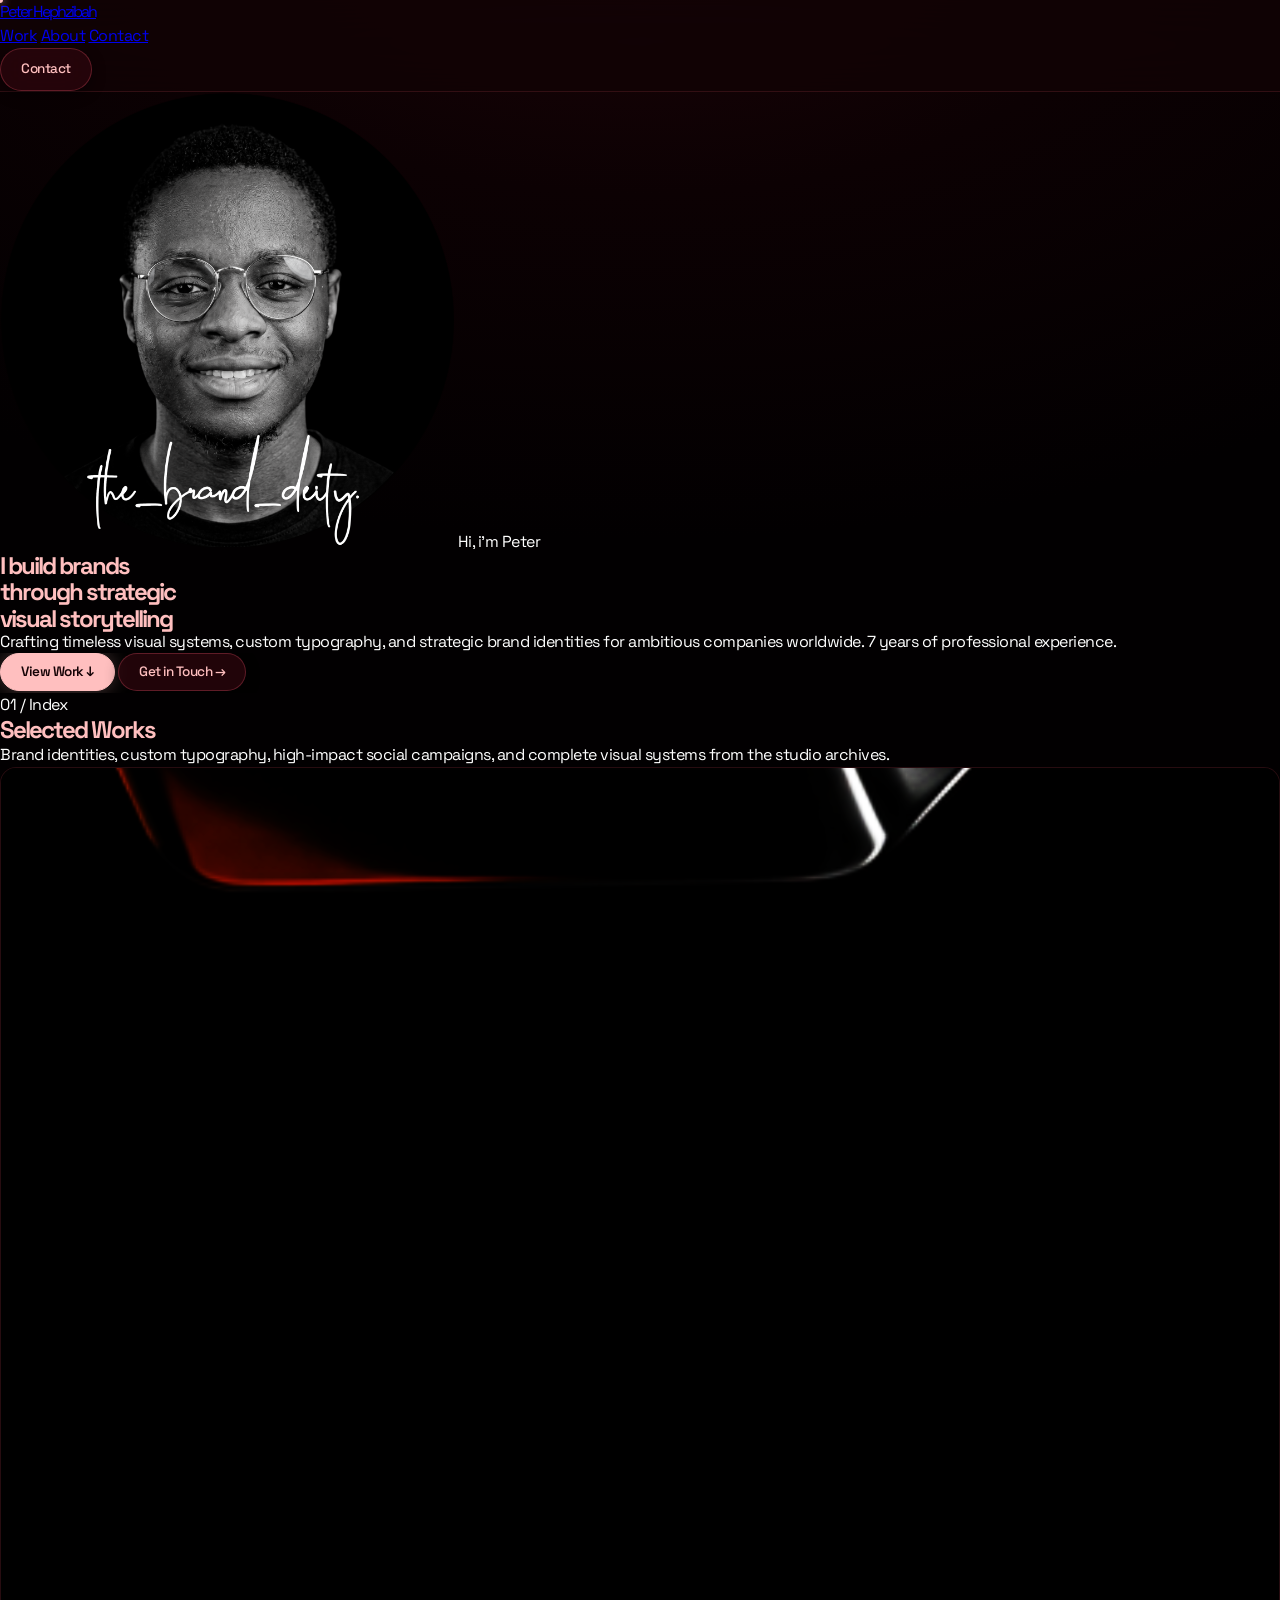
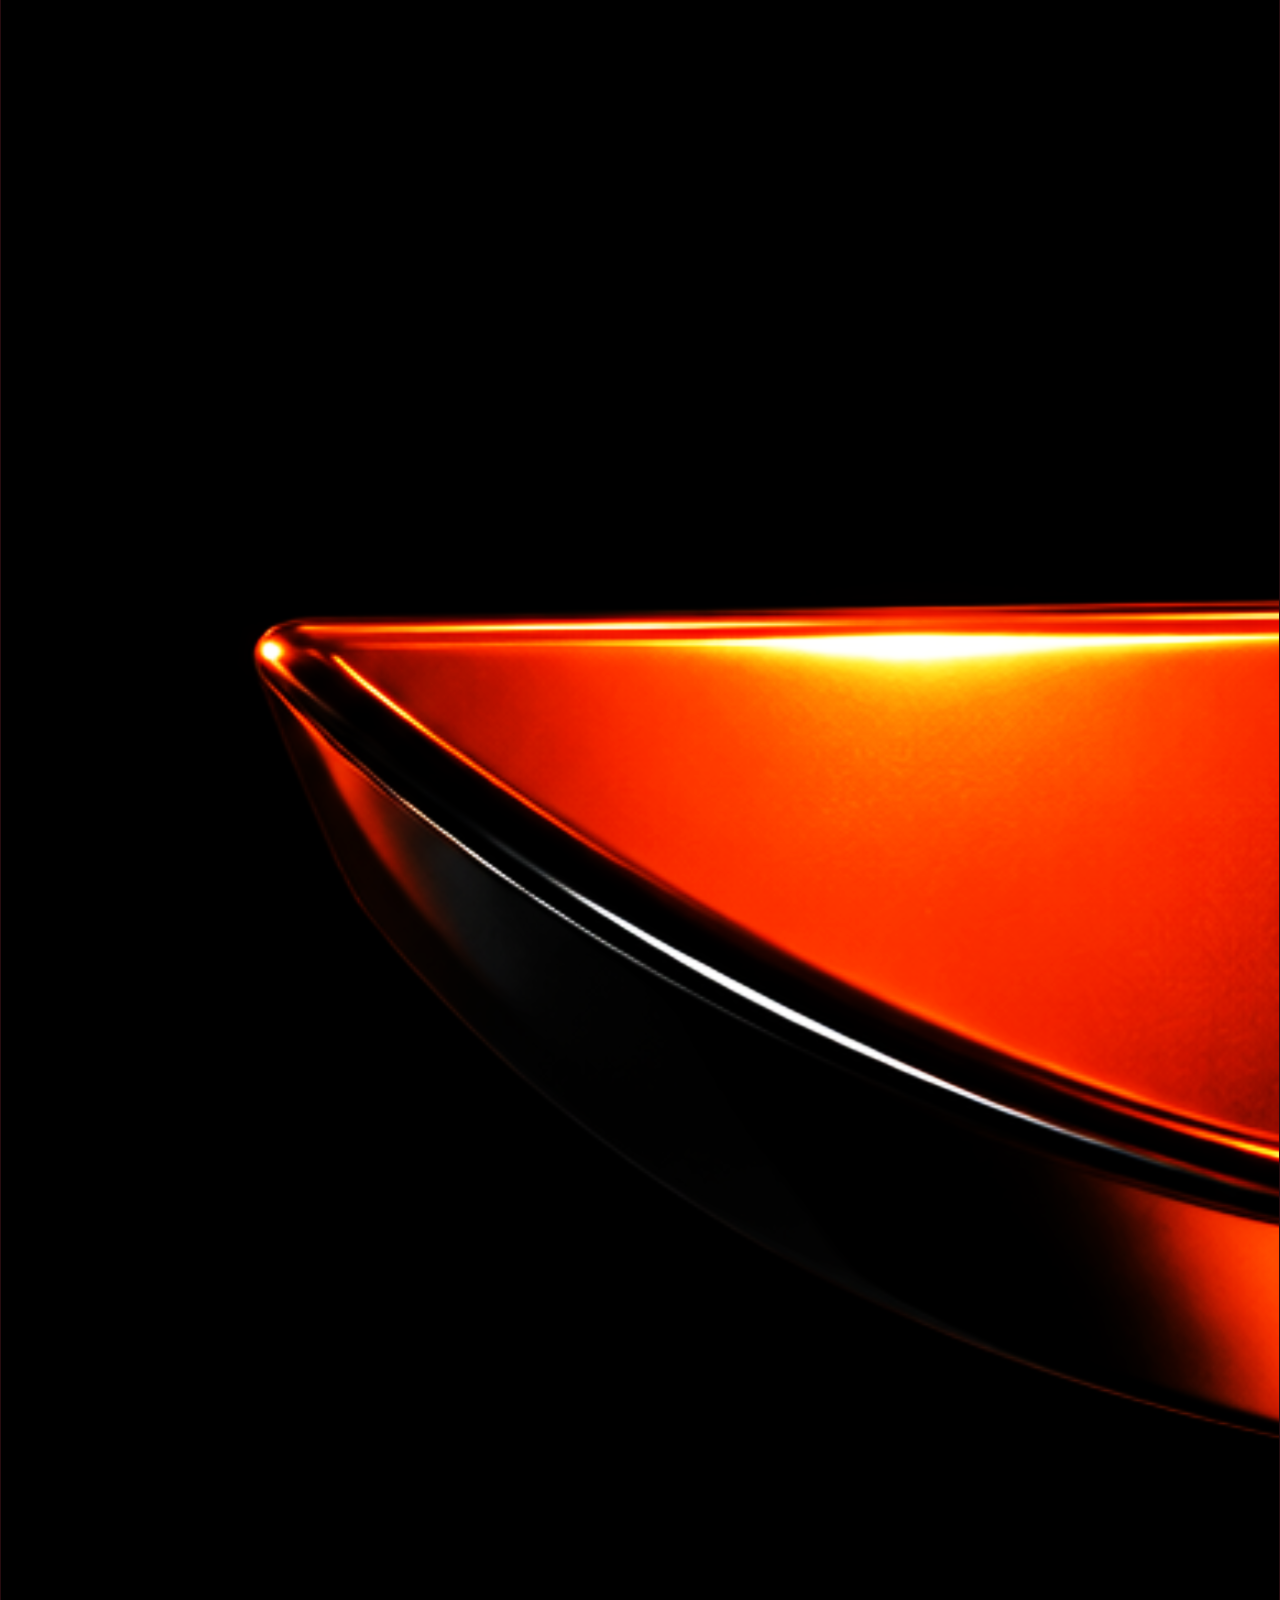
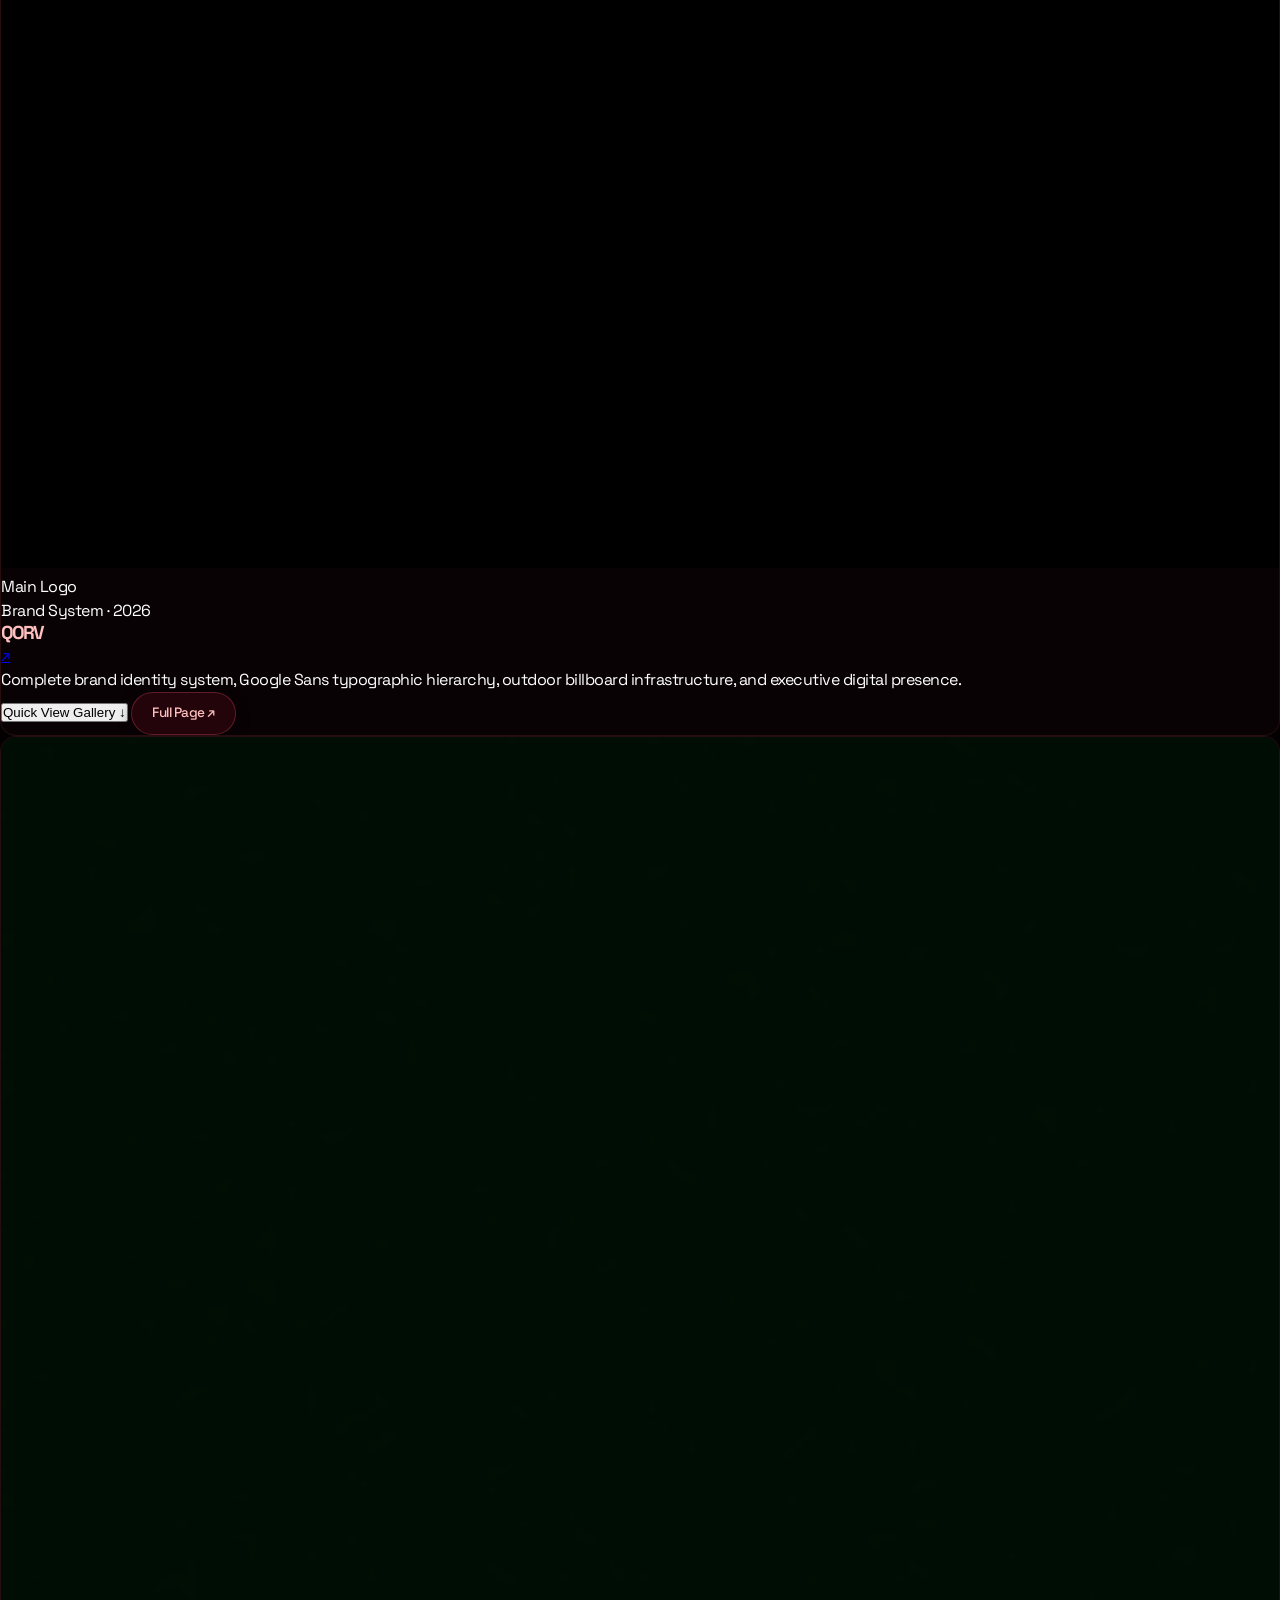
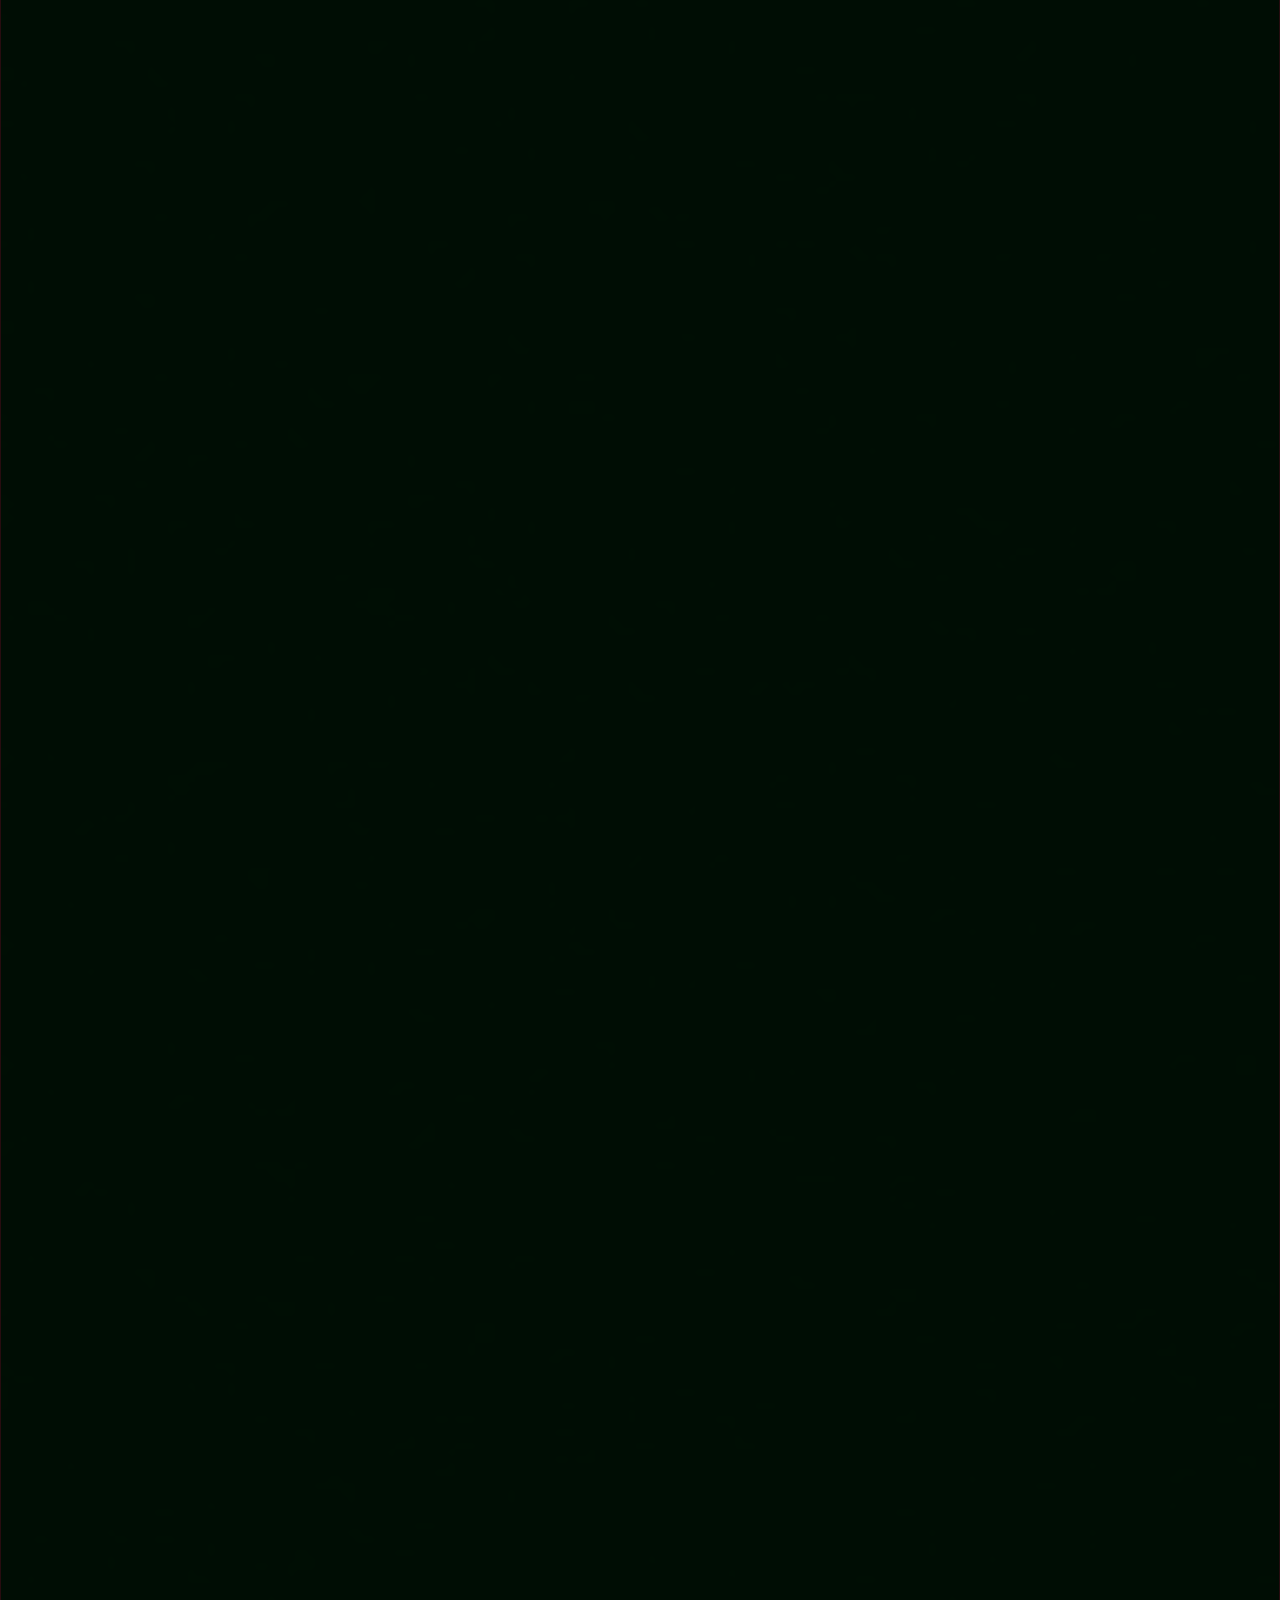
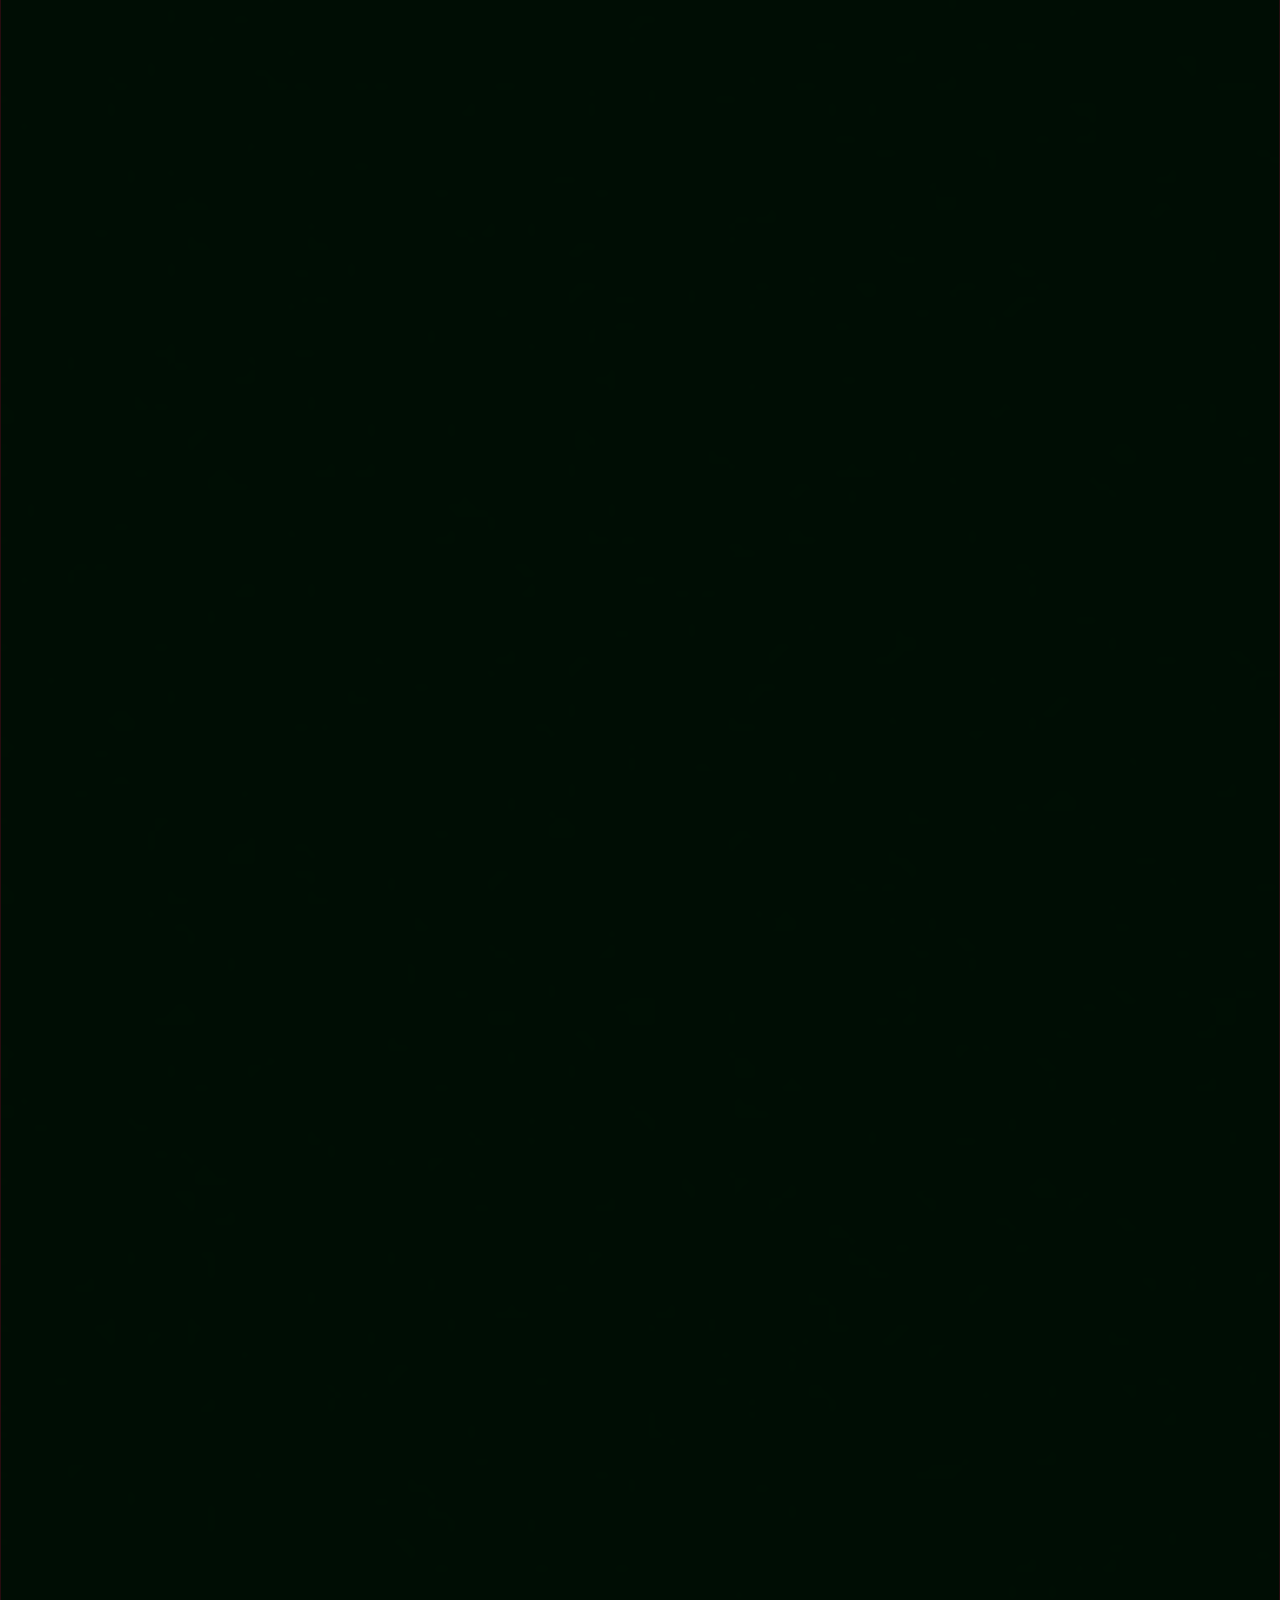
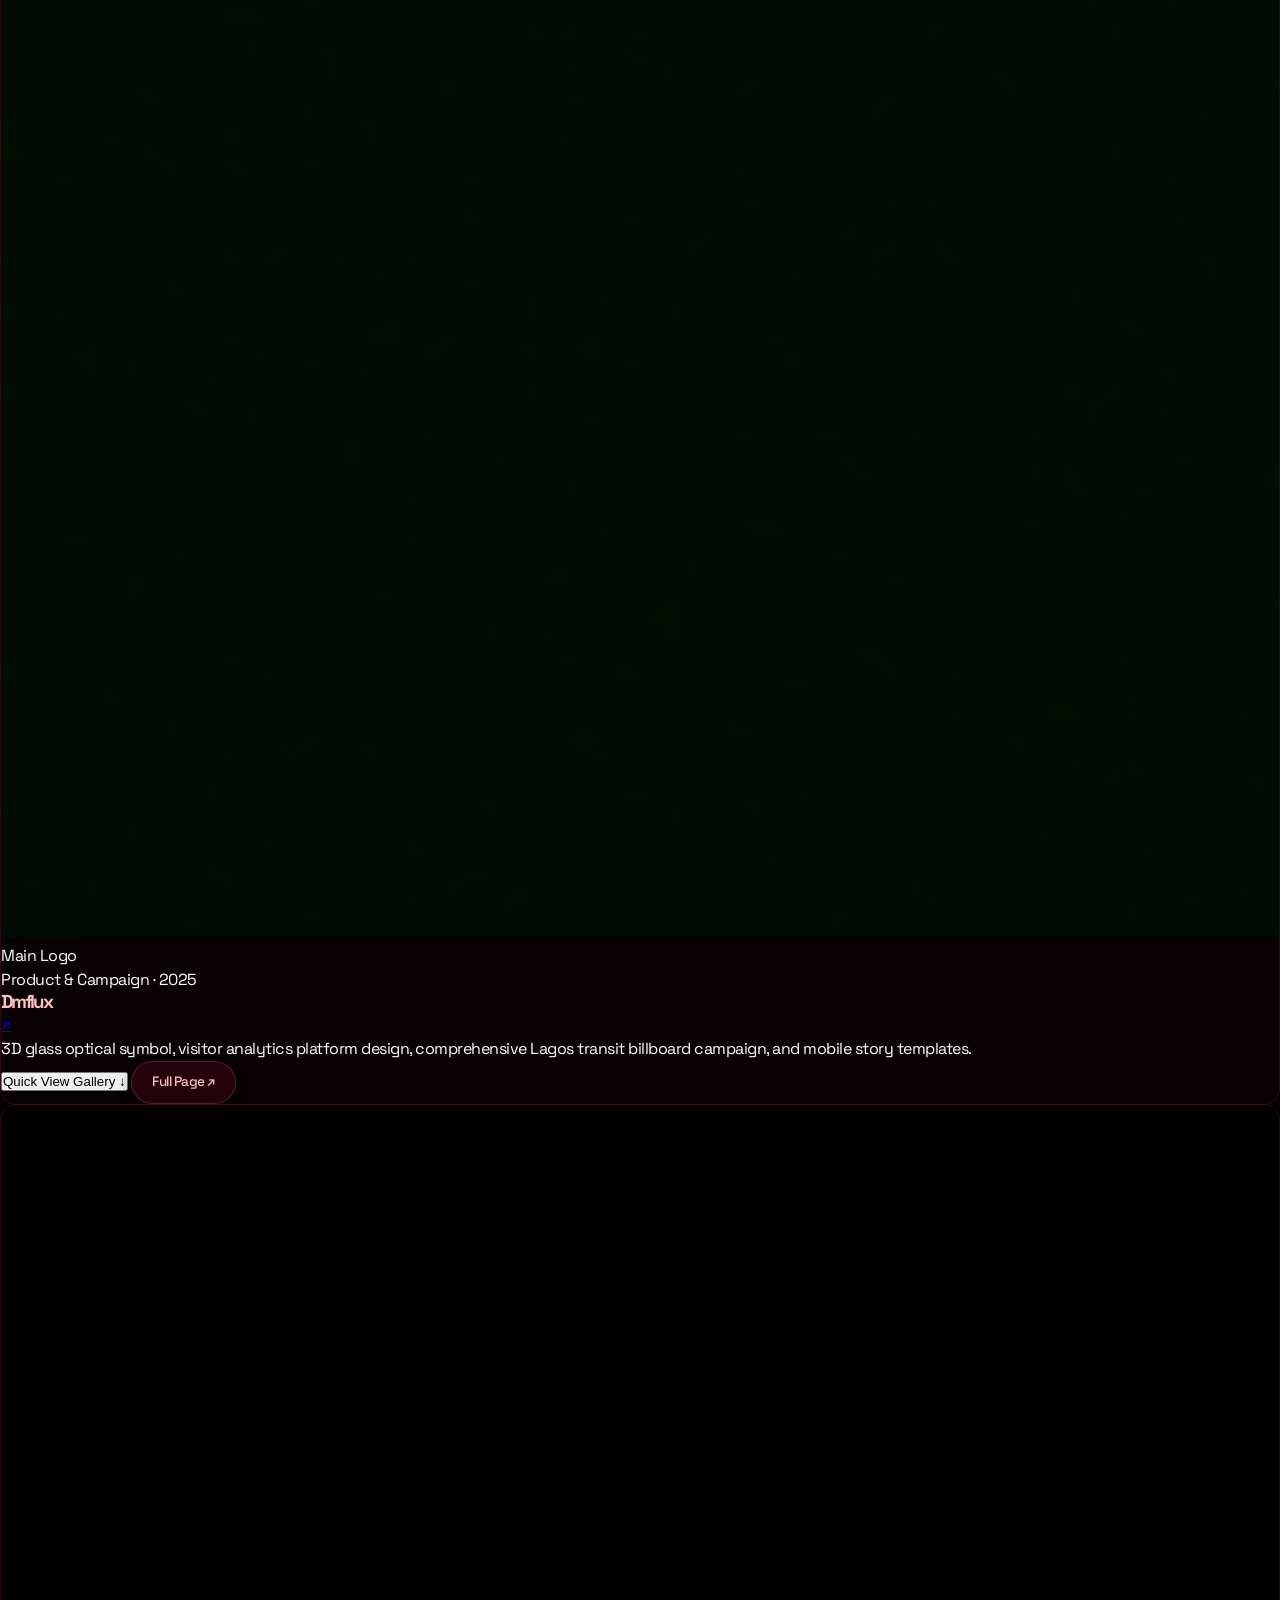
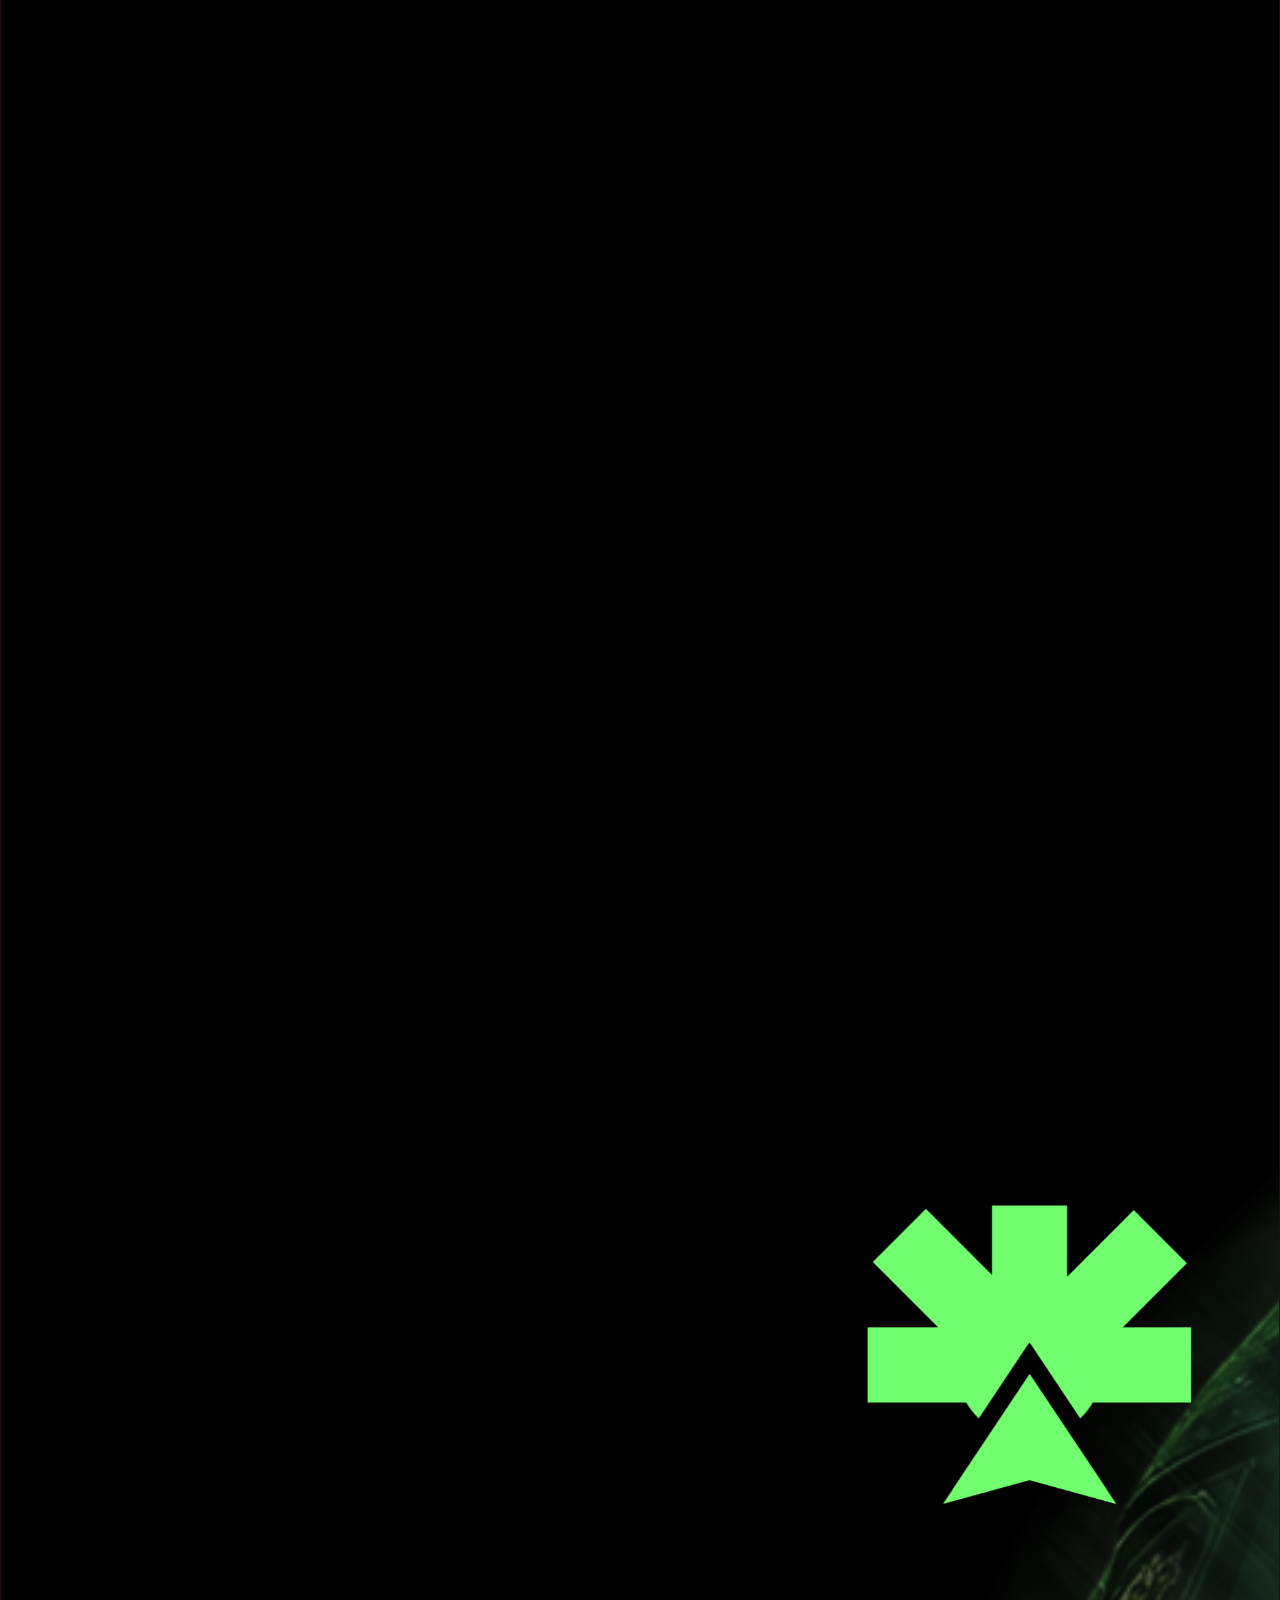
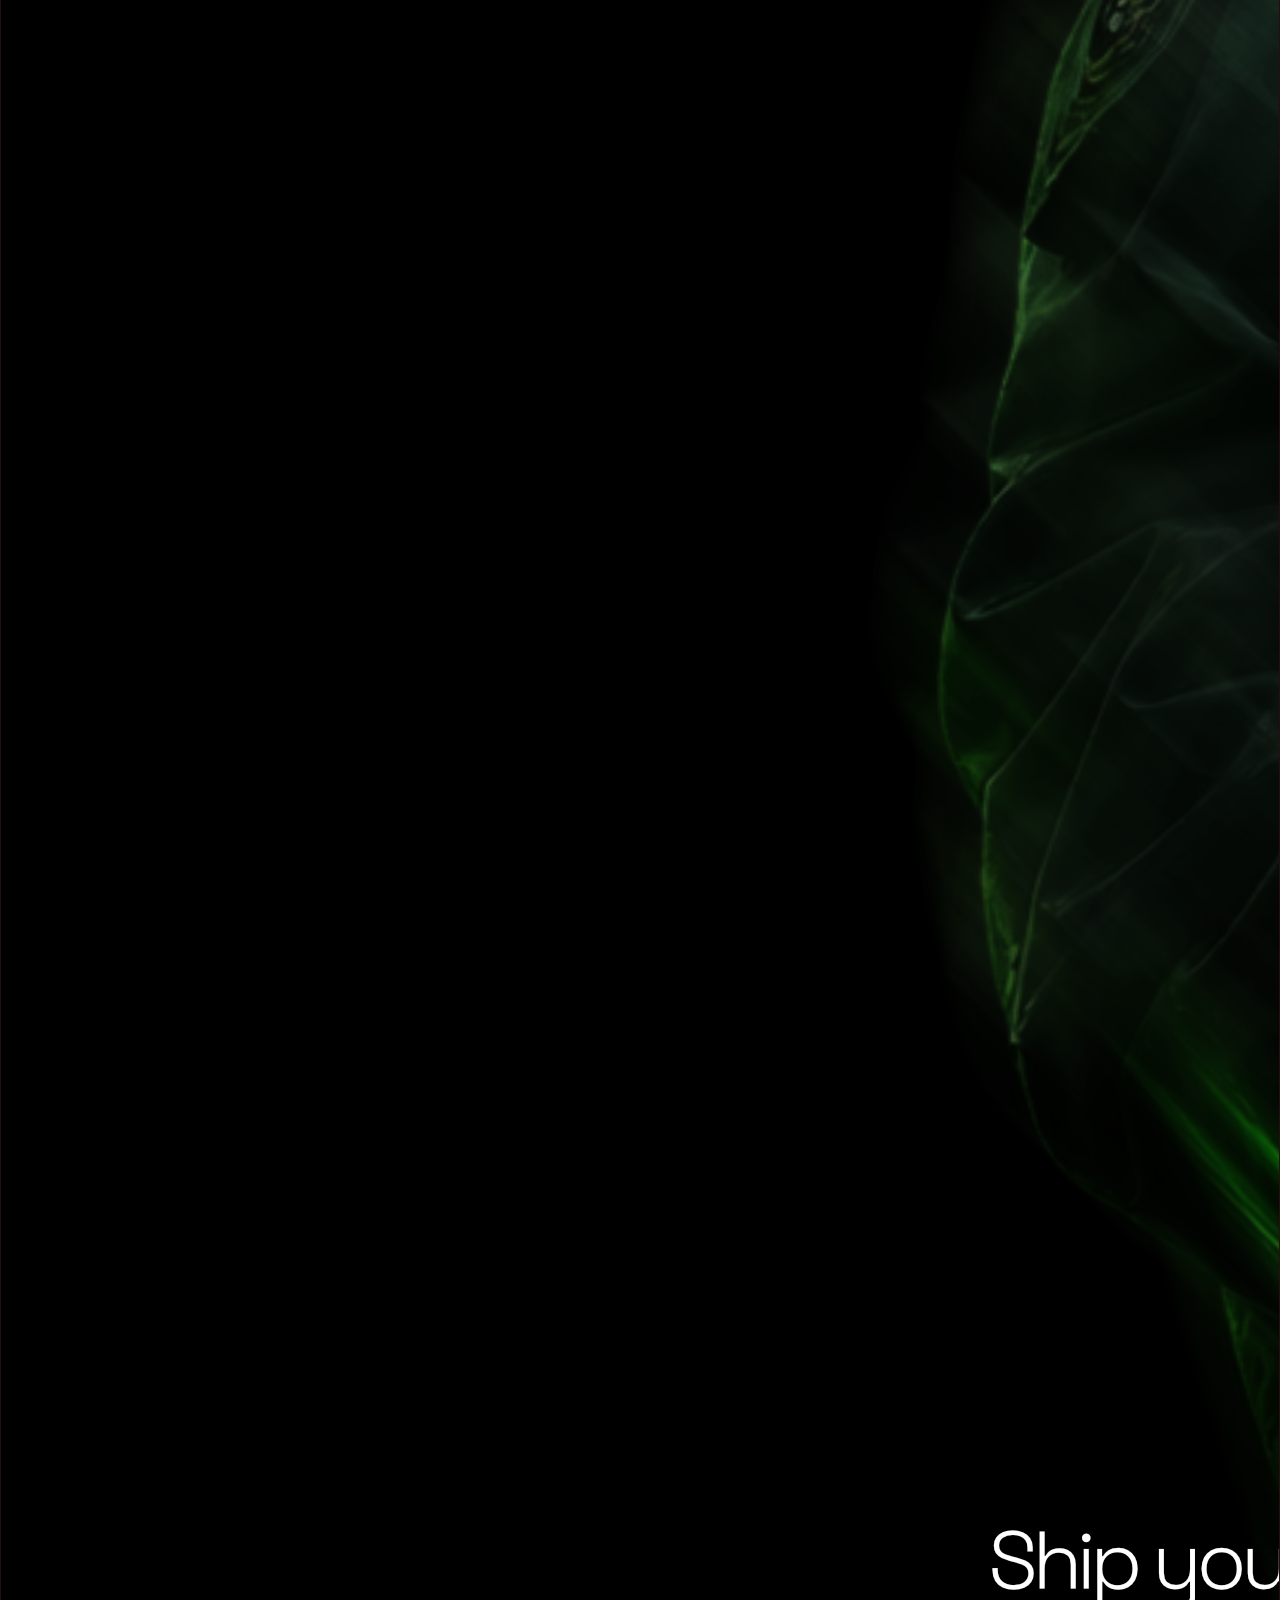
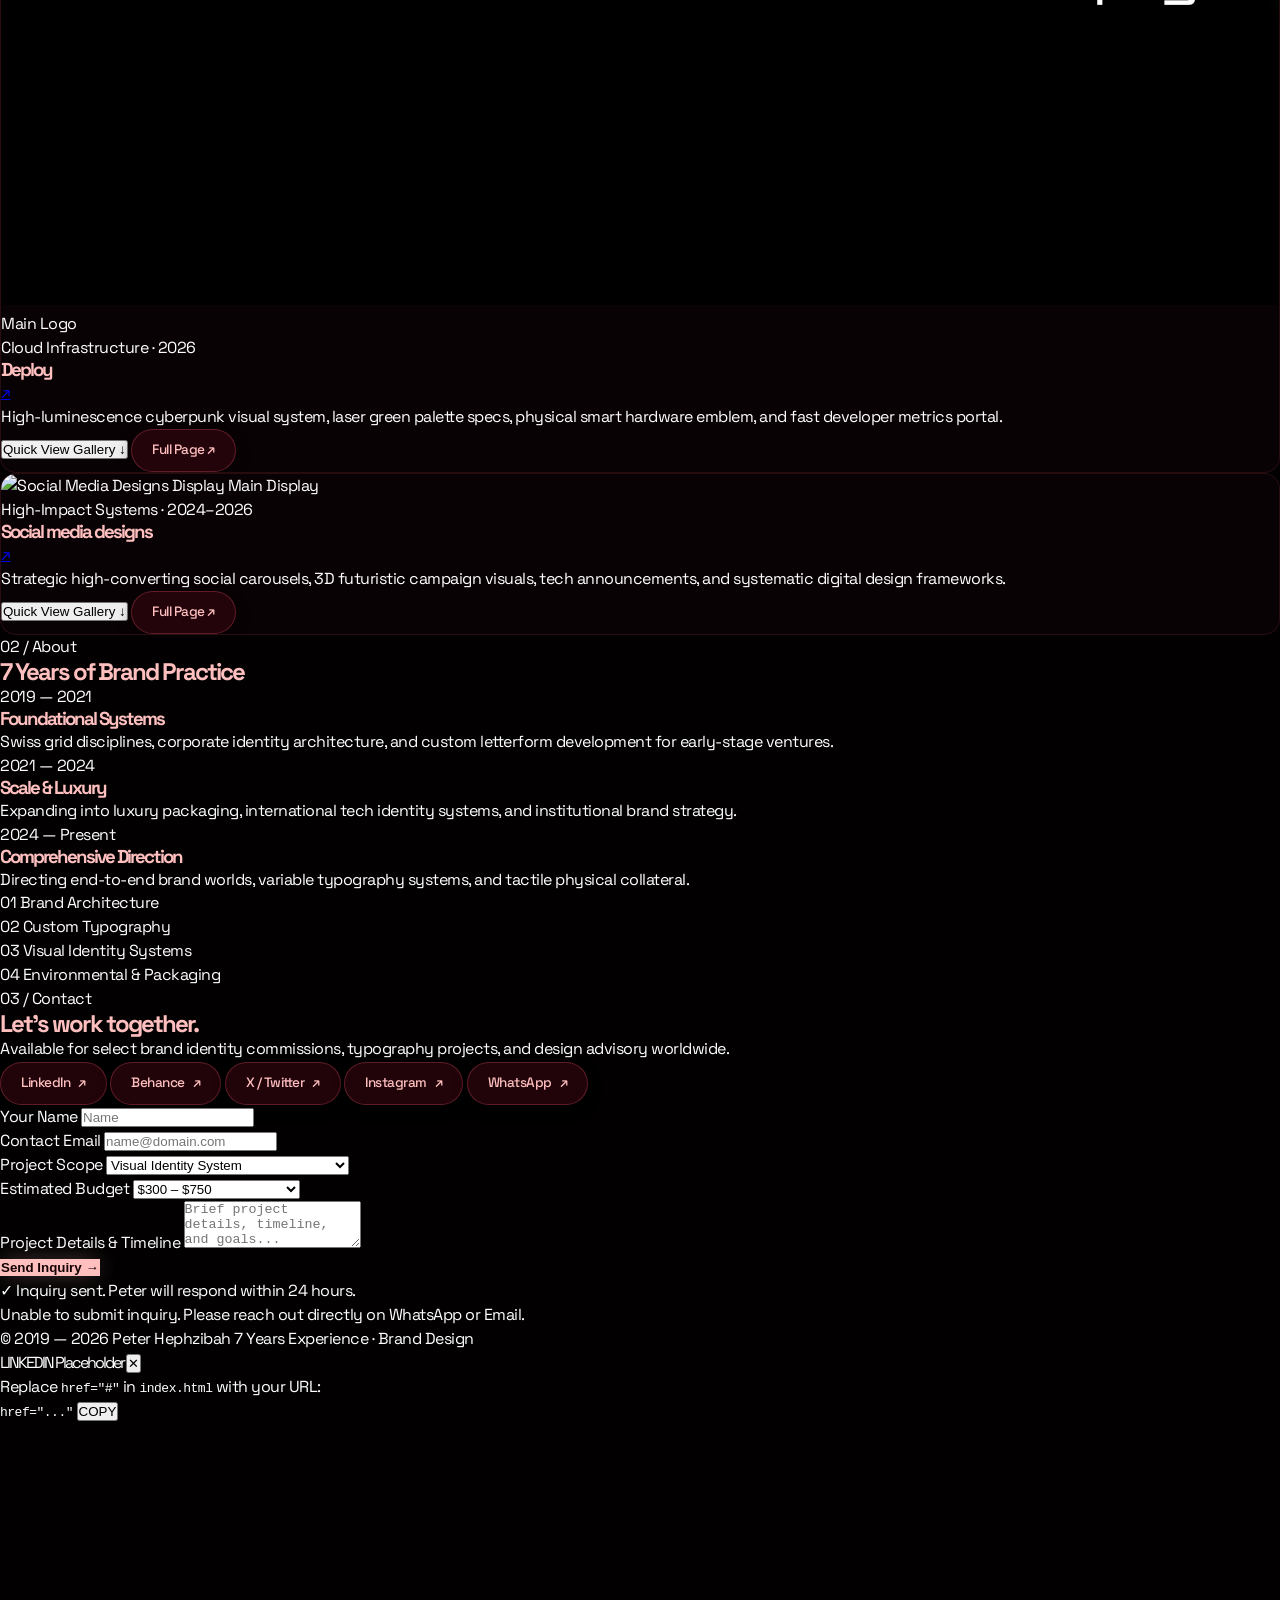
==== commit 065bdf96: "Update index.html" ====
--- a/index.html
+++ b/index.html
@@ -76,7 +76,7 @@
       <div class="pull-up-mask mb-6">
         <div class="pull-up-text flex flex-col items-center gap-3">
           <img src="assets/icons/mypic.png" alt="Peter Hephzibah" class="w-[70px] h-[70px] object-cover rounded-full border-2 border-zinc-700/80 shadow-lg">
-          <span class="text-sm sm:text-base text-zinc-400 font-normal tracking-normal lowercase">Hi, i'm peter</span>
+          <span class="text-sm sm:text-base text-zinc-400 font-normal tracking-normal lowercase">Hi, i'm Peter</span>
         </div>
       </div>
 
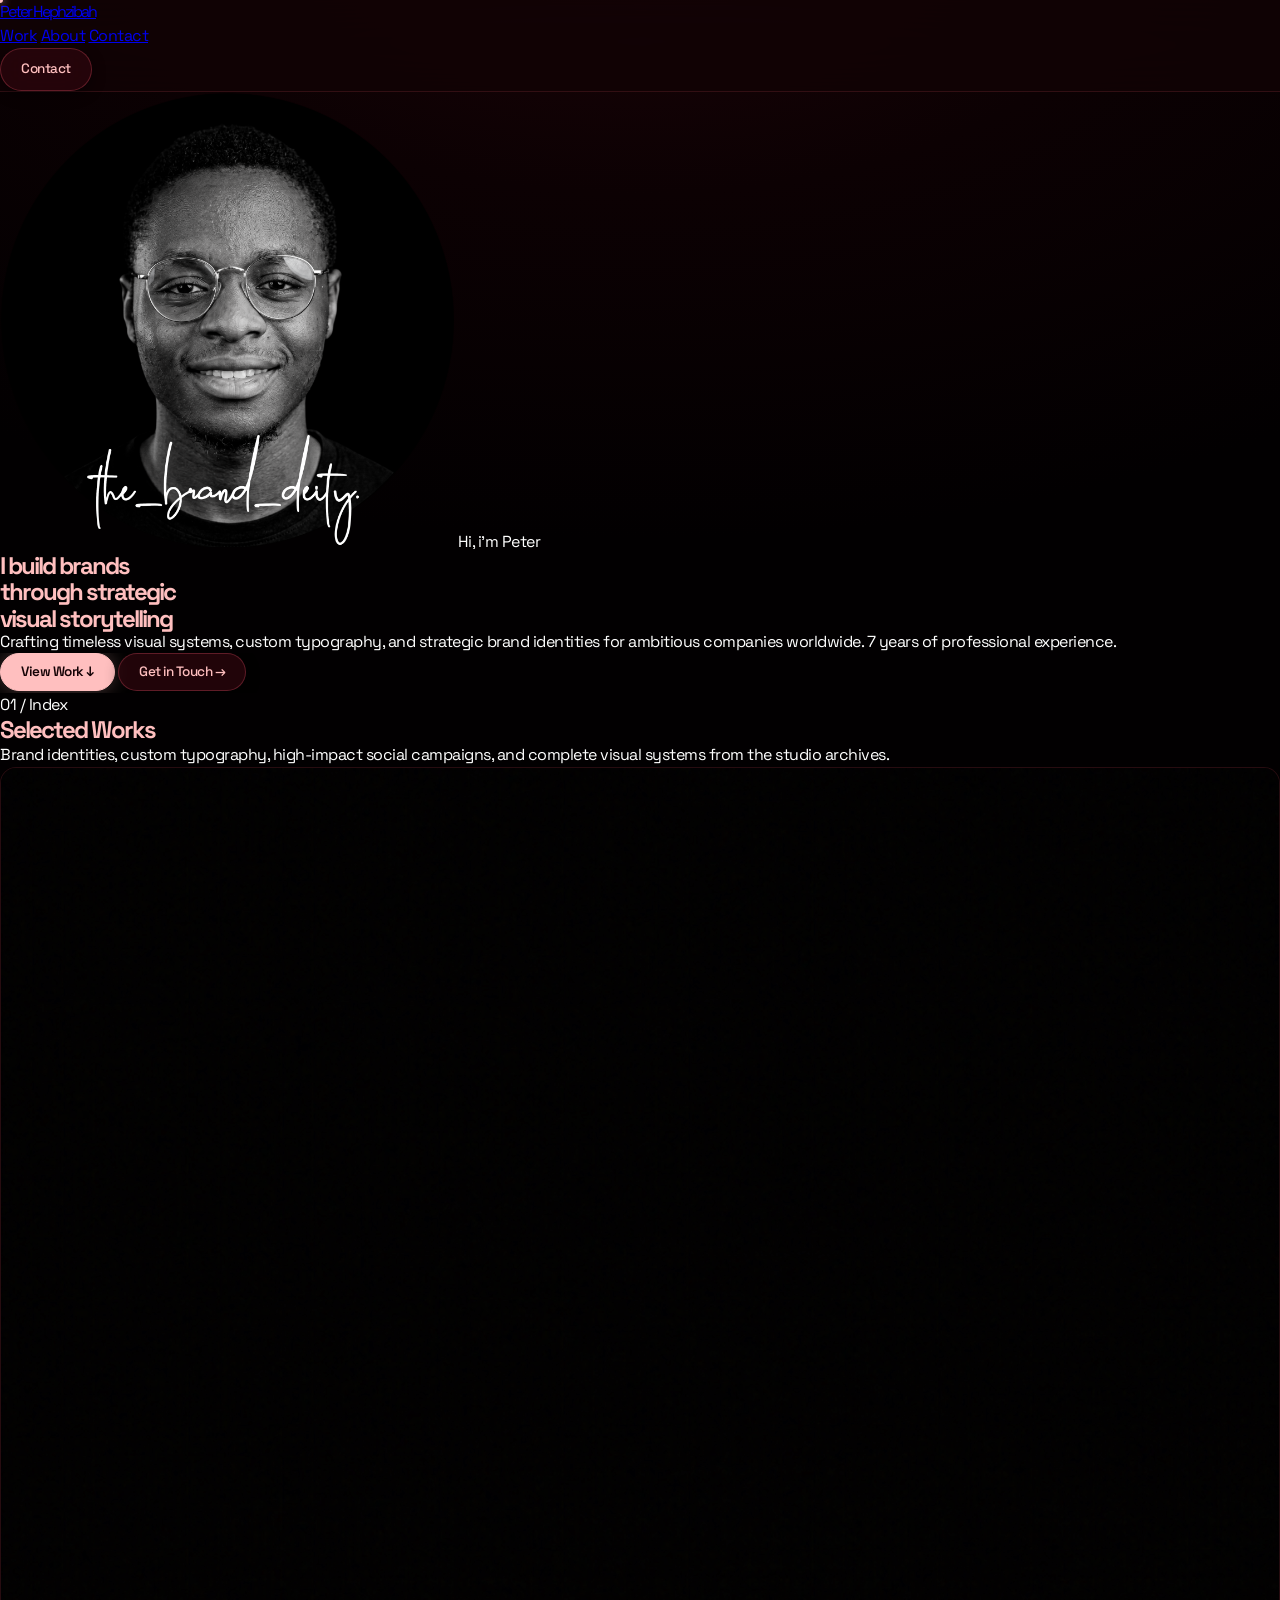
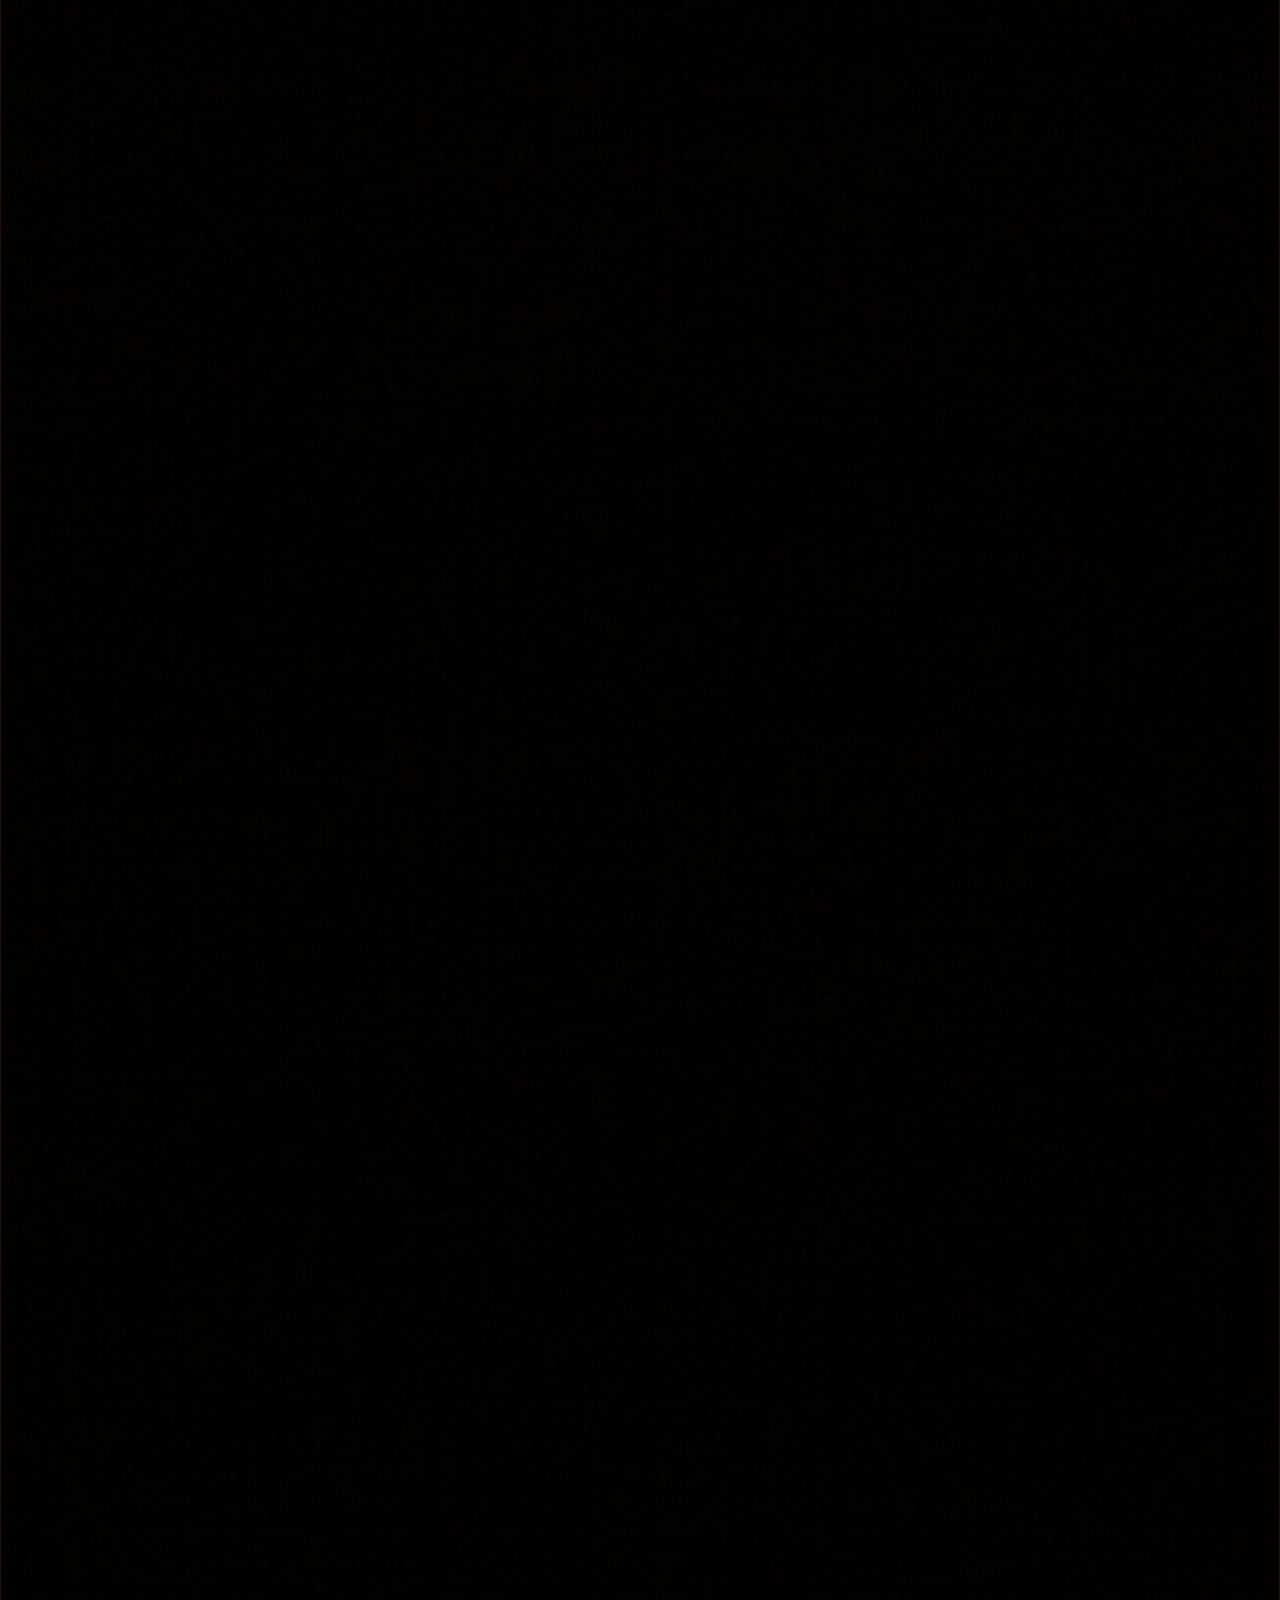
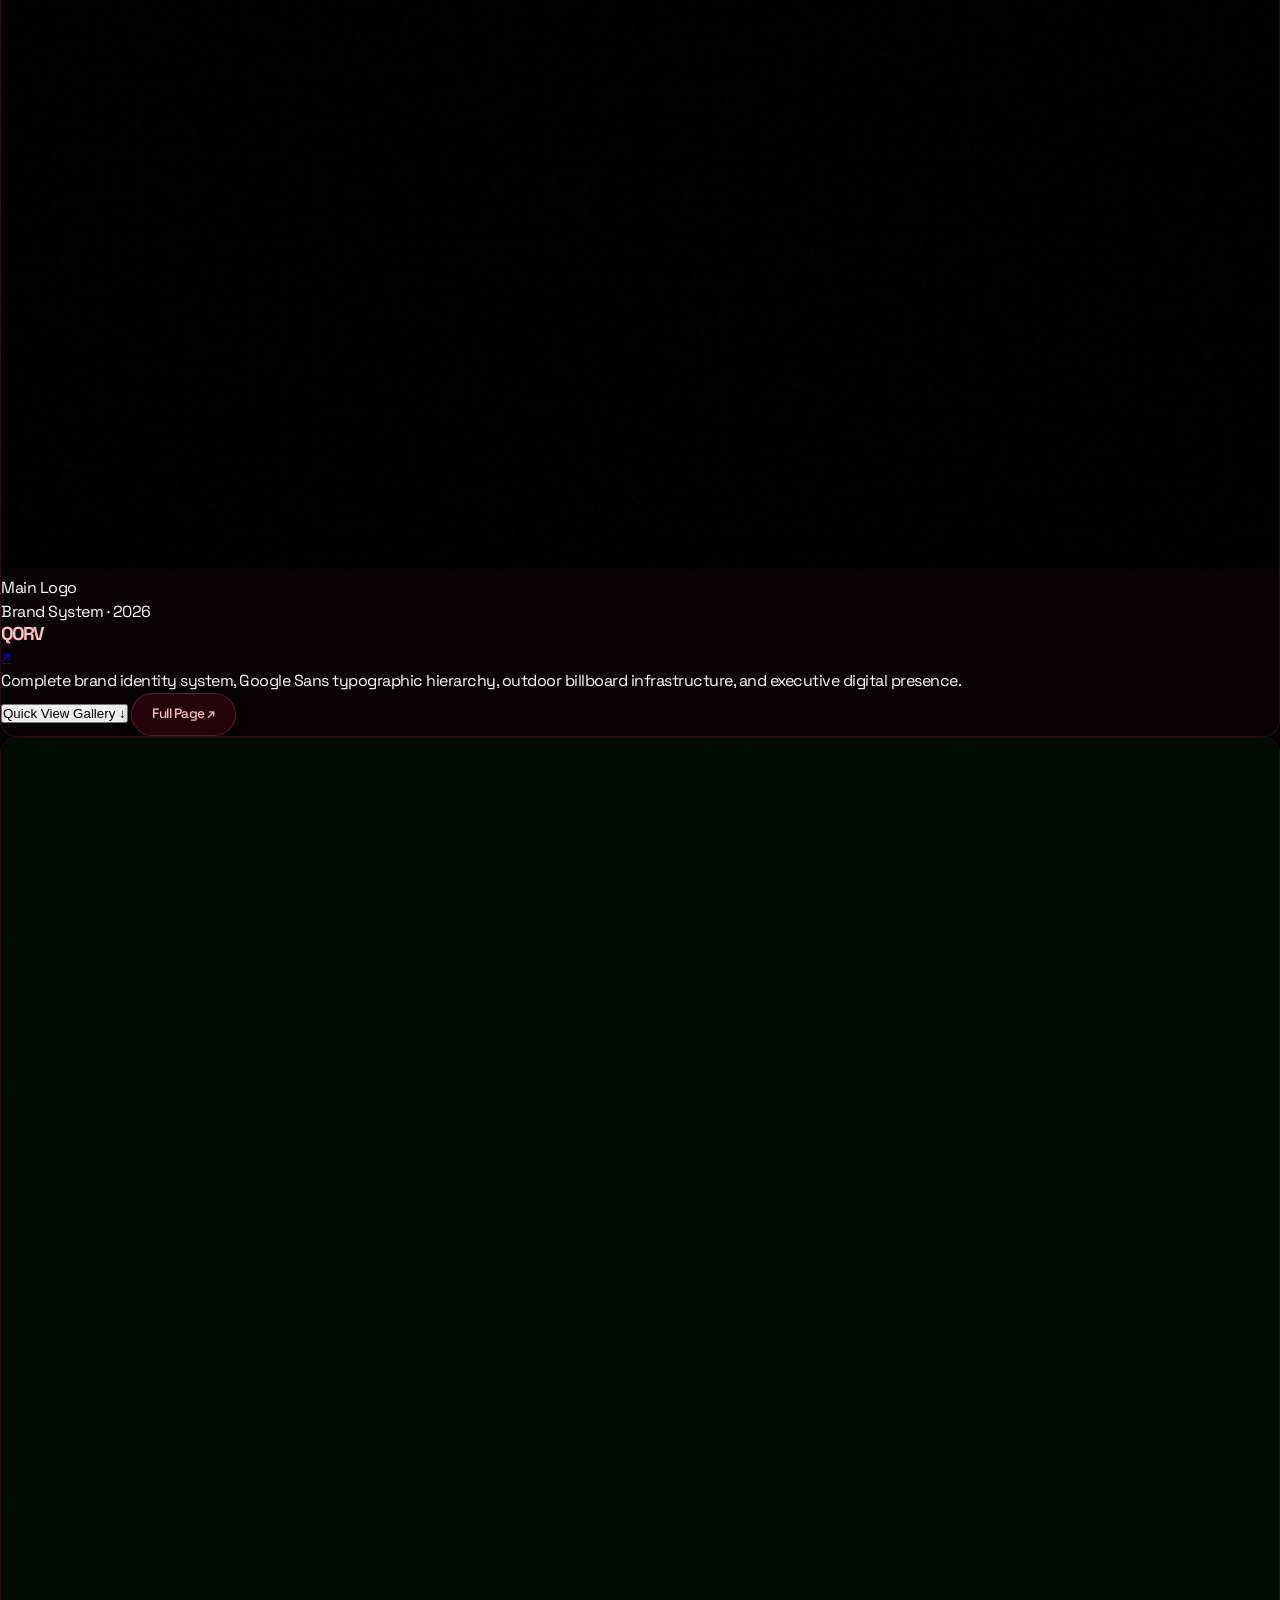
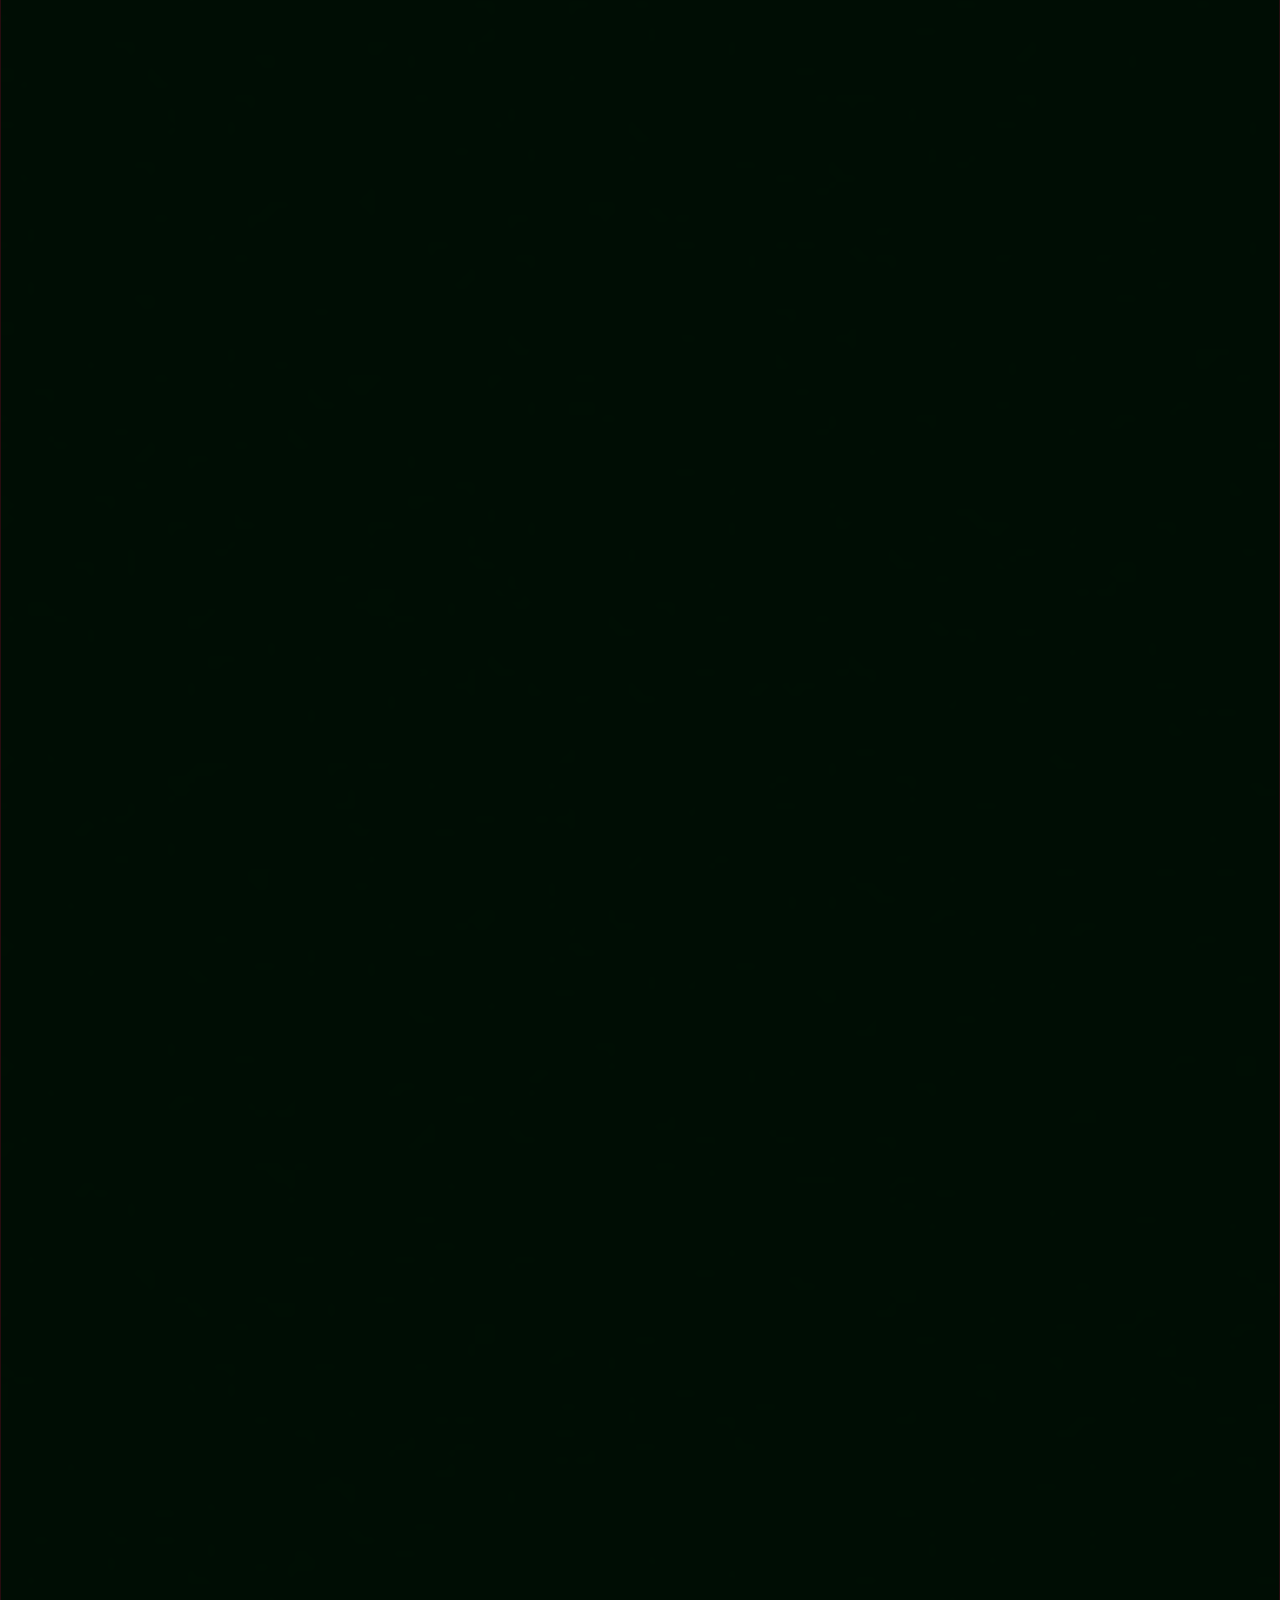
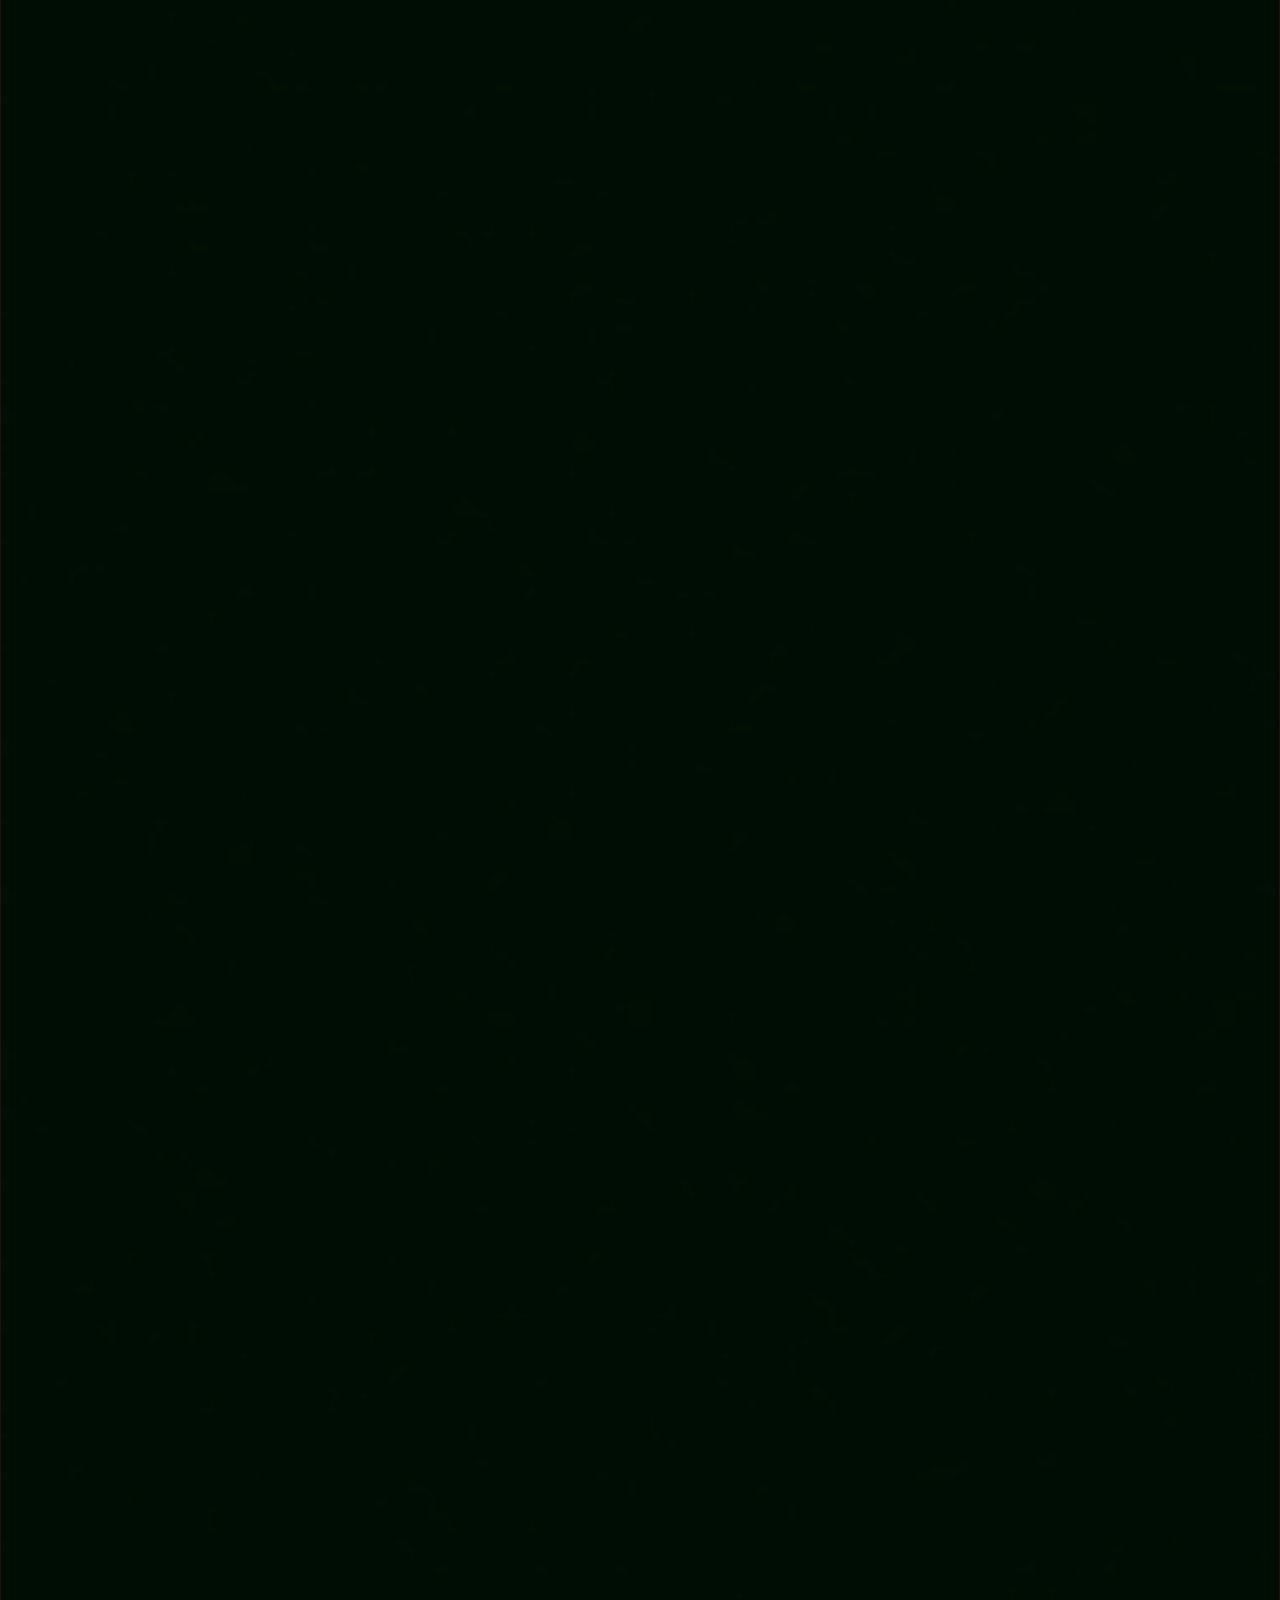
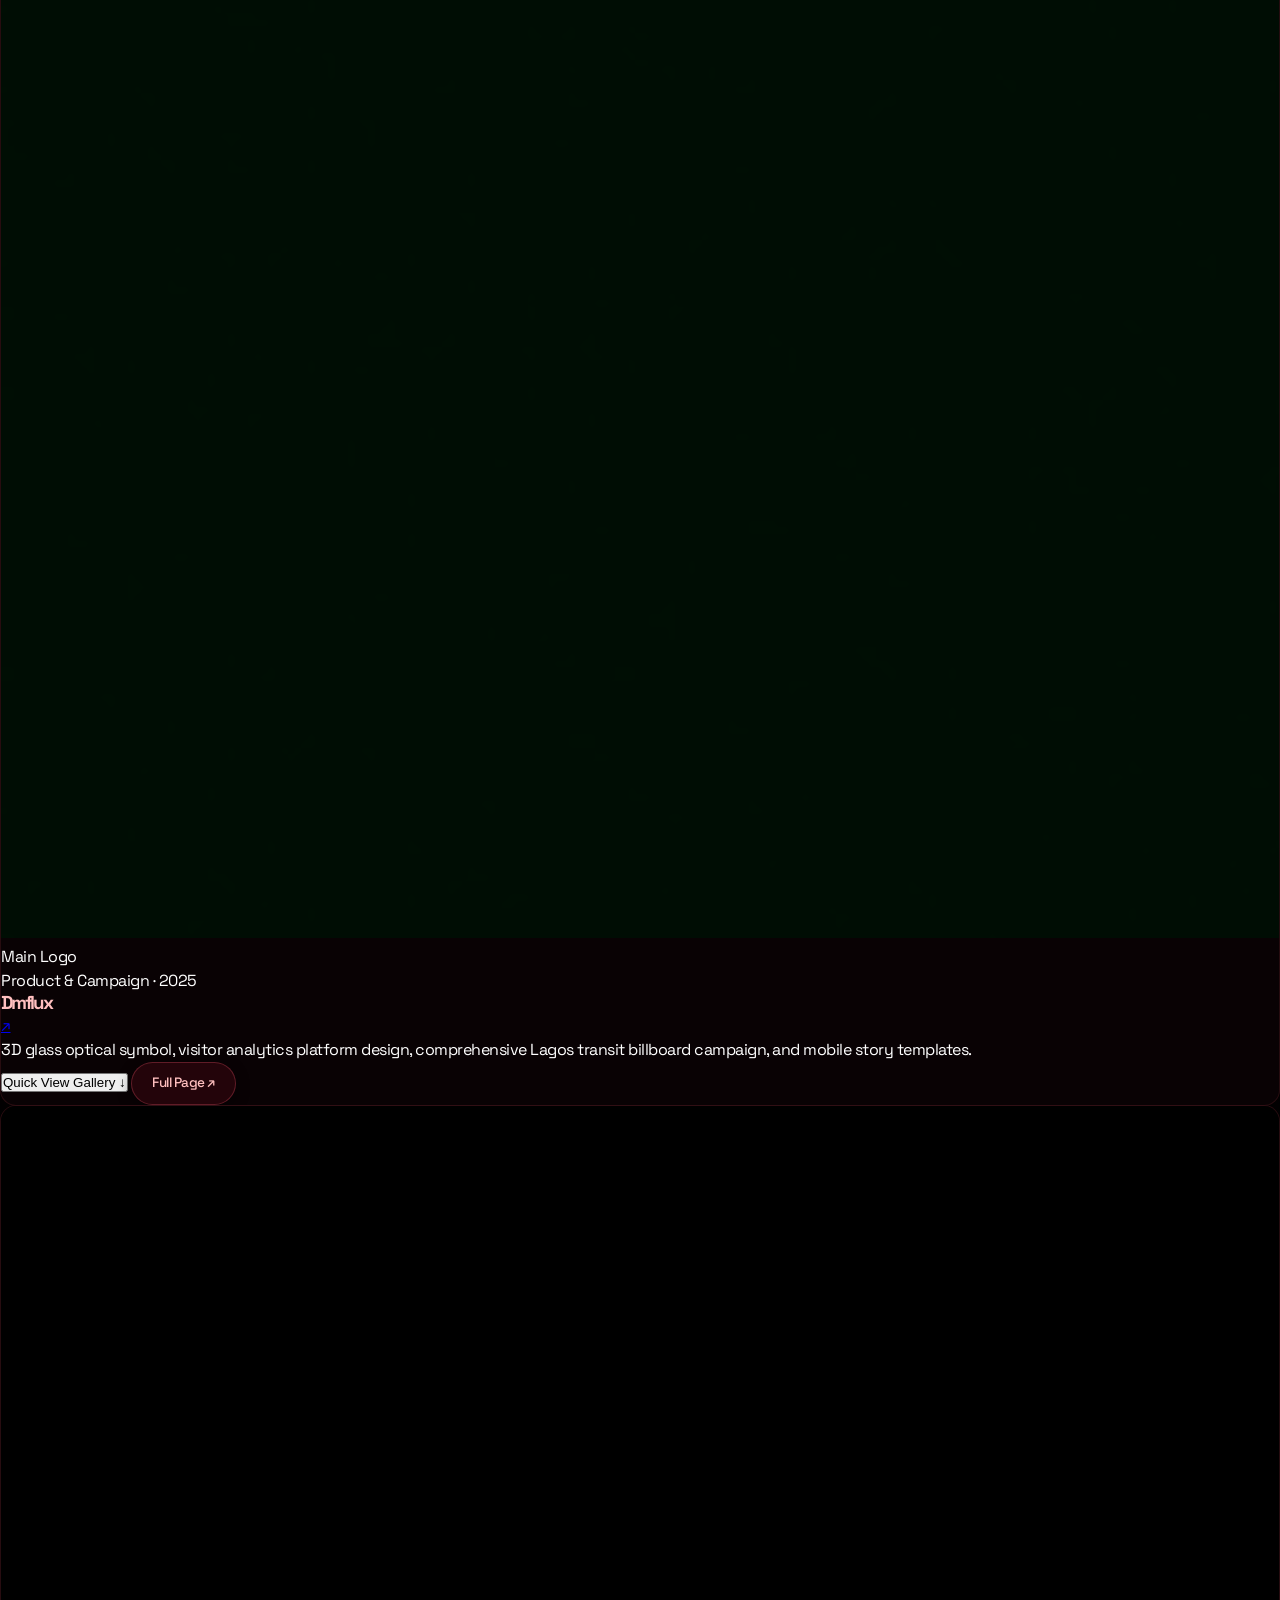
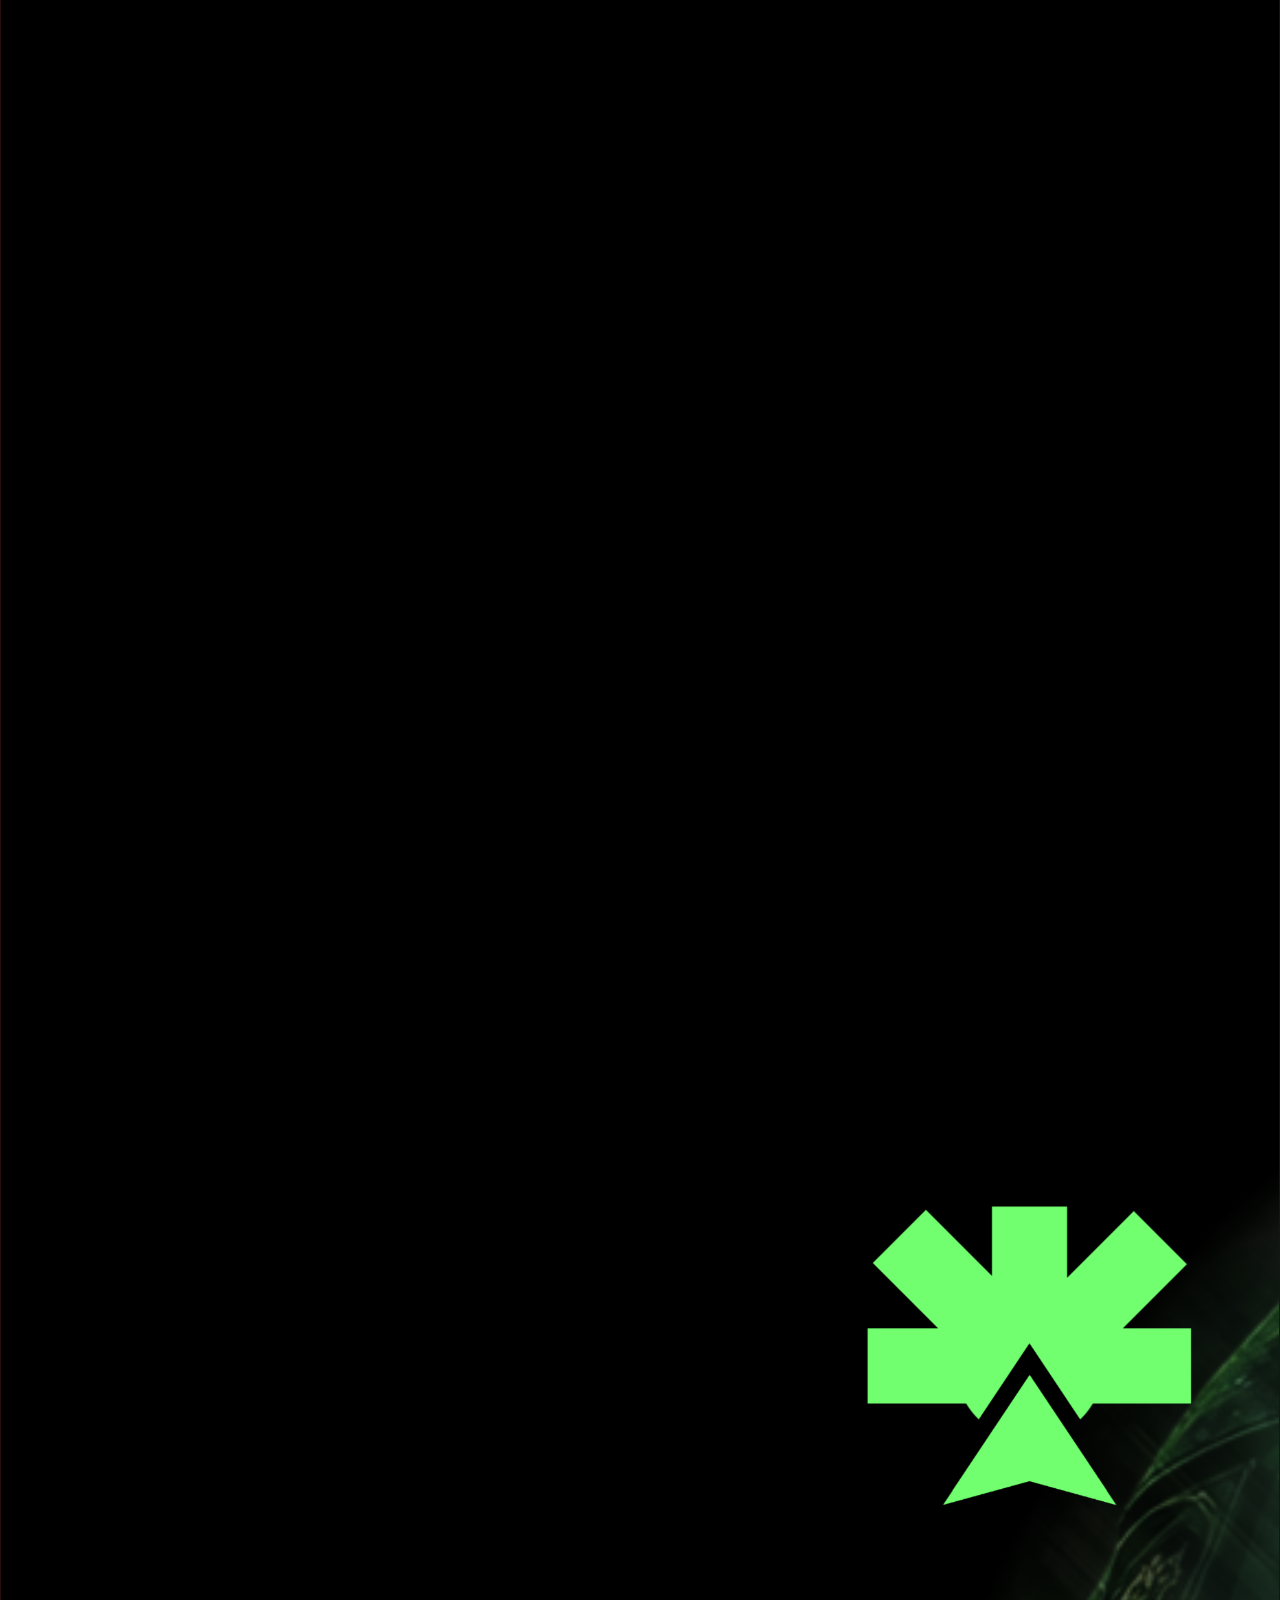
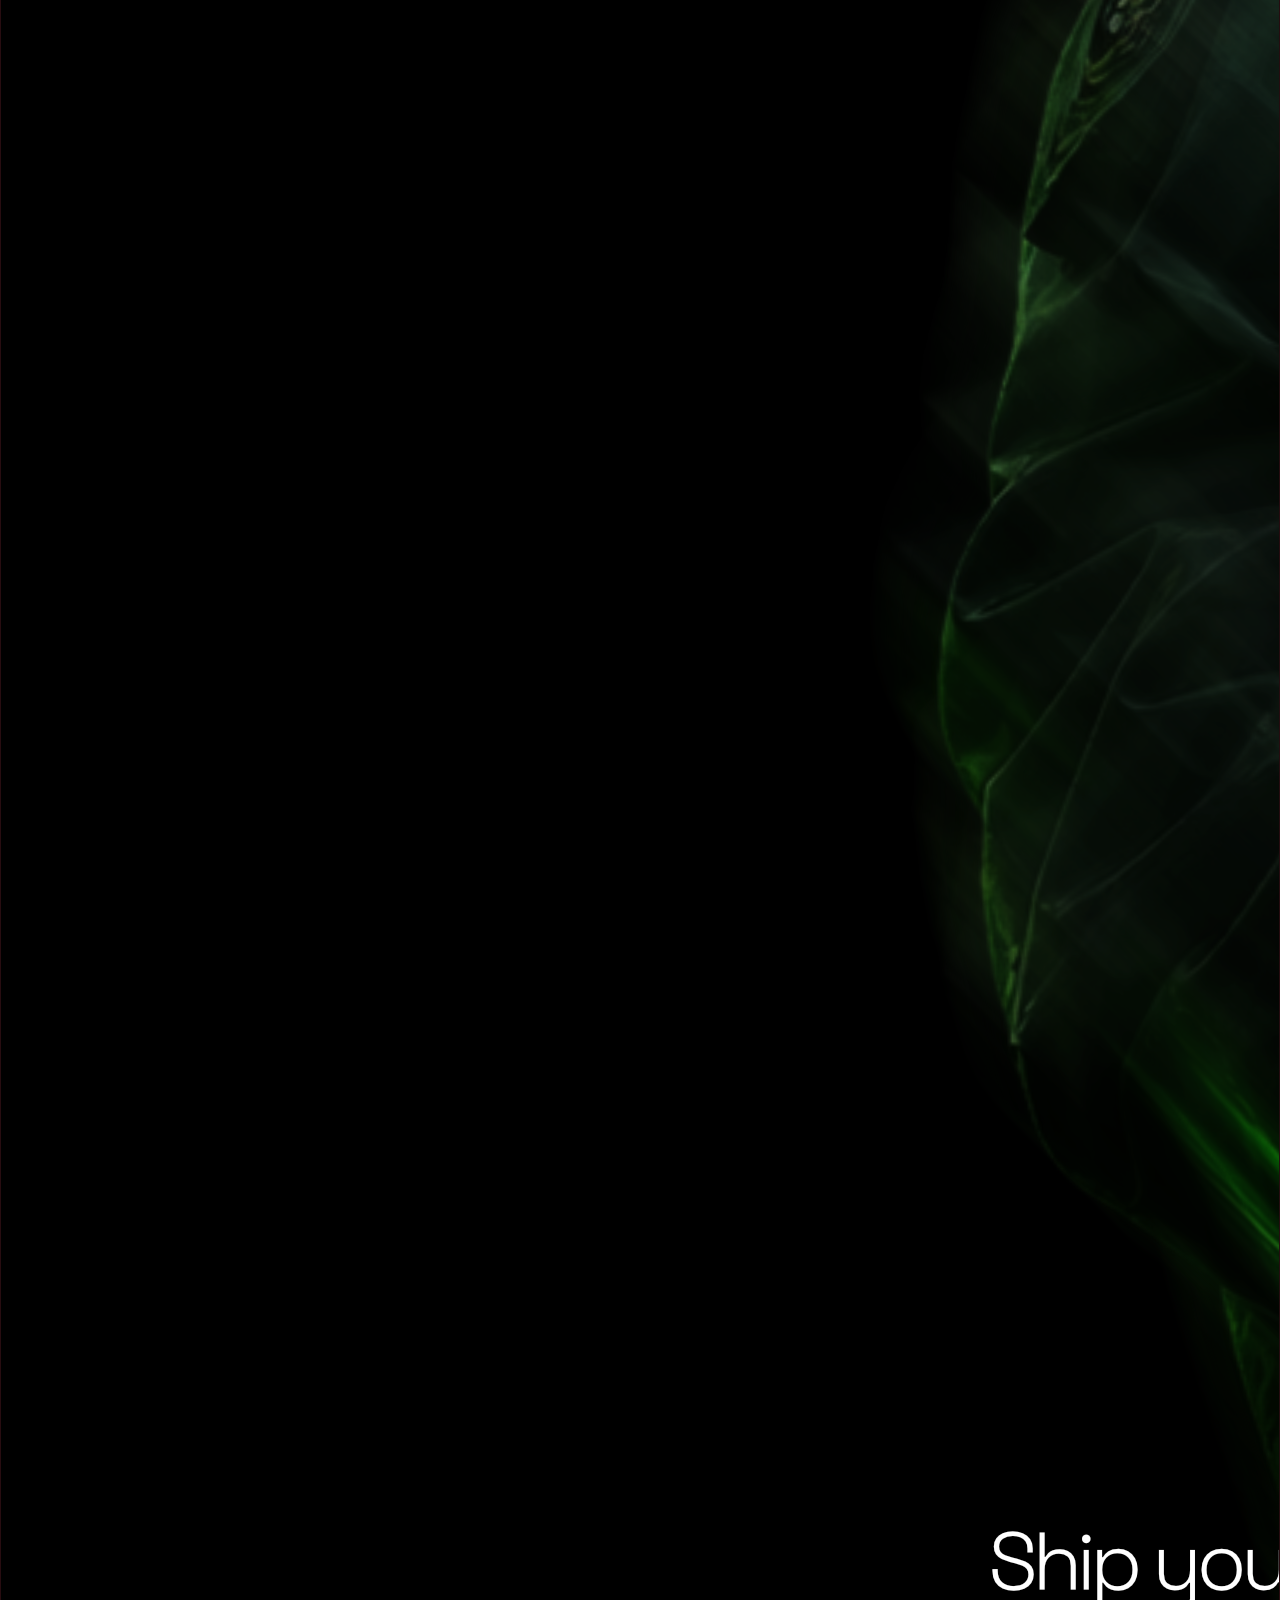
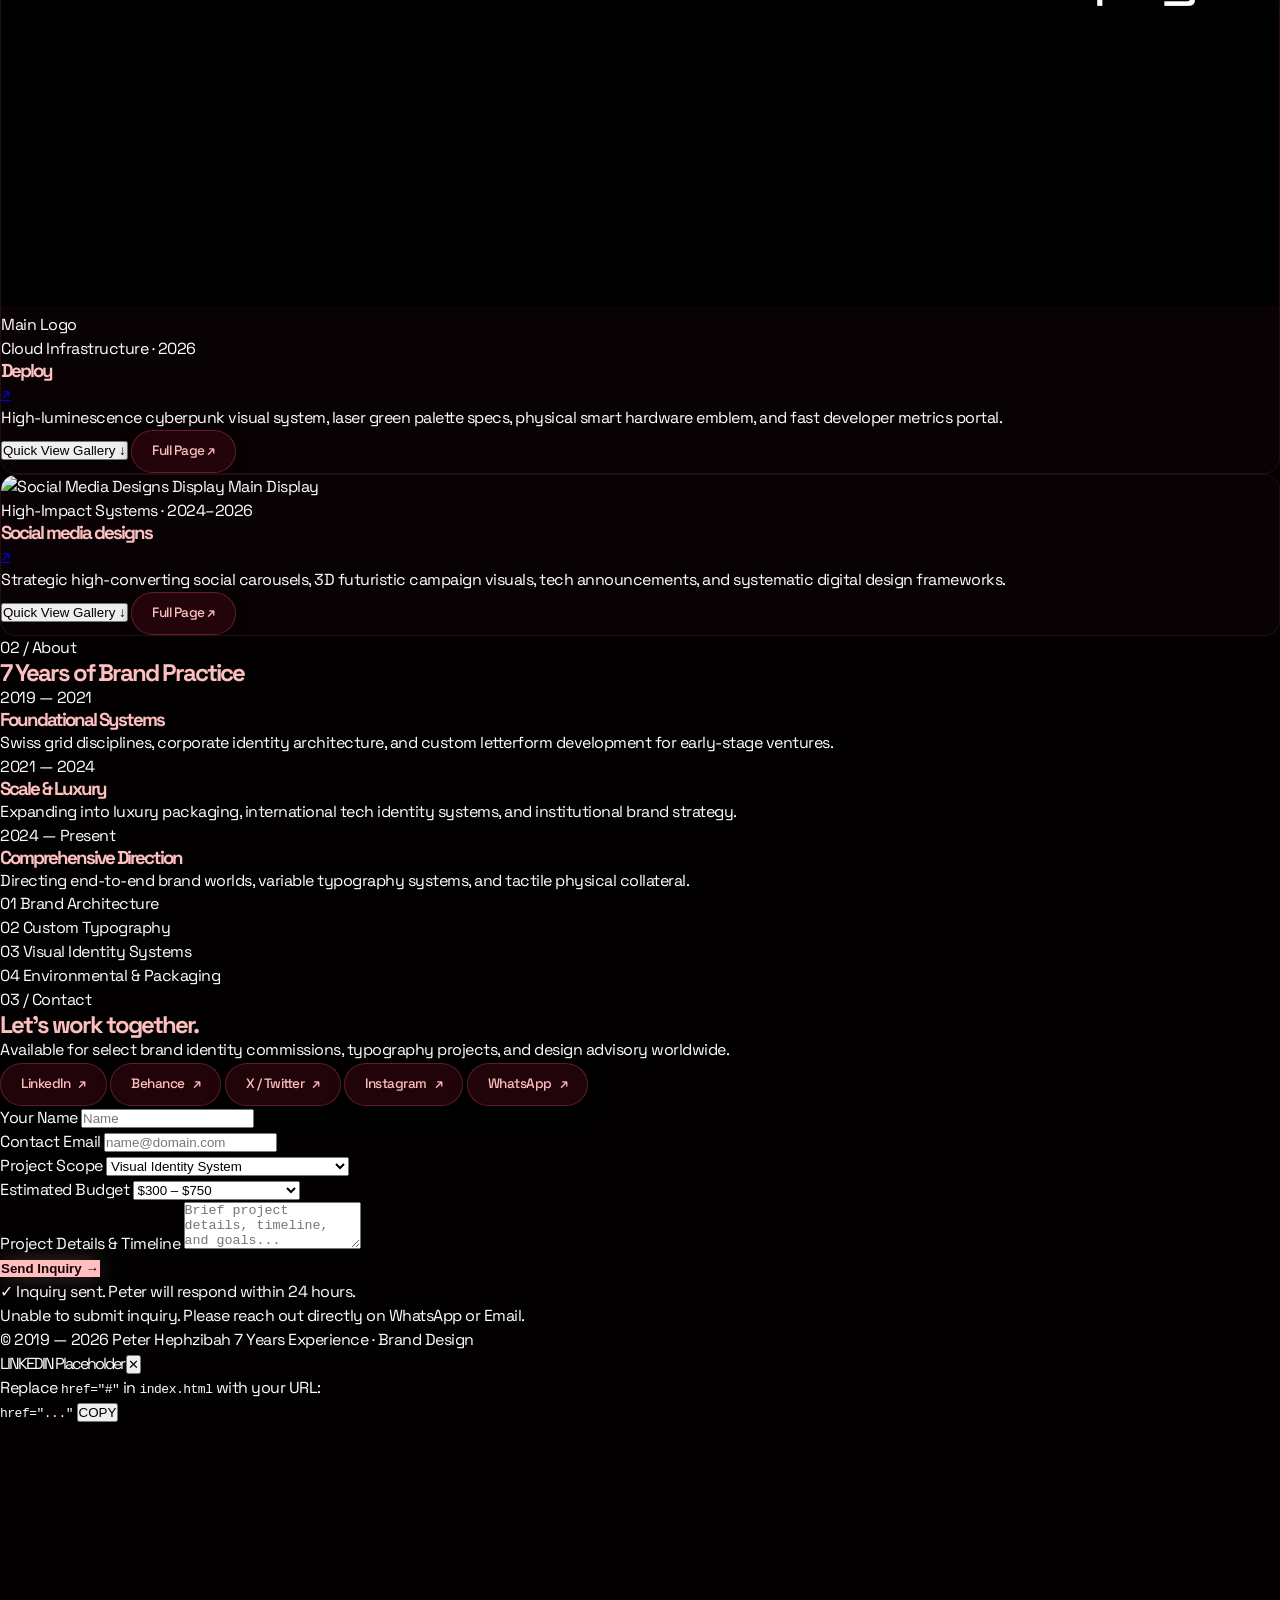
==== commit d06ba989: "Update index.html" ====
--- a/index.html
+++ b/index.html
@@ -134,7 +134,7 @@
           <div>
             <!-- Main Logo Display -->
             <div class="relative h-64 rounded-xl overflow-hidden bg-[#050505] border border-zinc-800 mb-6 group-hover:border-zinc-600 transition-colors cursor-pointer" data-project-id="qorv">
-              <img src="assets/qorv/qovinsta13.png" alt="QORV Primary Logo" class="w-full h-full object-cover group-hover:scale-105 transition-transform duration-500">
+              <img src="assets/qorv/qorv.png" alt="QORV Primary Logo" class="w-full h-full object-cover group-hover:scale-105 transition-transform duration-500">
               <span class="absolute top-3 right-3 text-[10px] font-mono px-2 py-0.5 rounded bg-black/75 border border-white/20 text-zinc-300">
                 Main Logo
               </span>
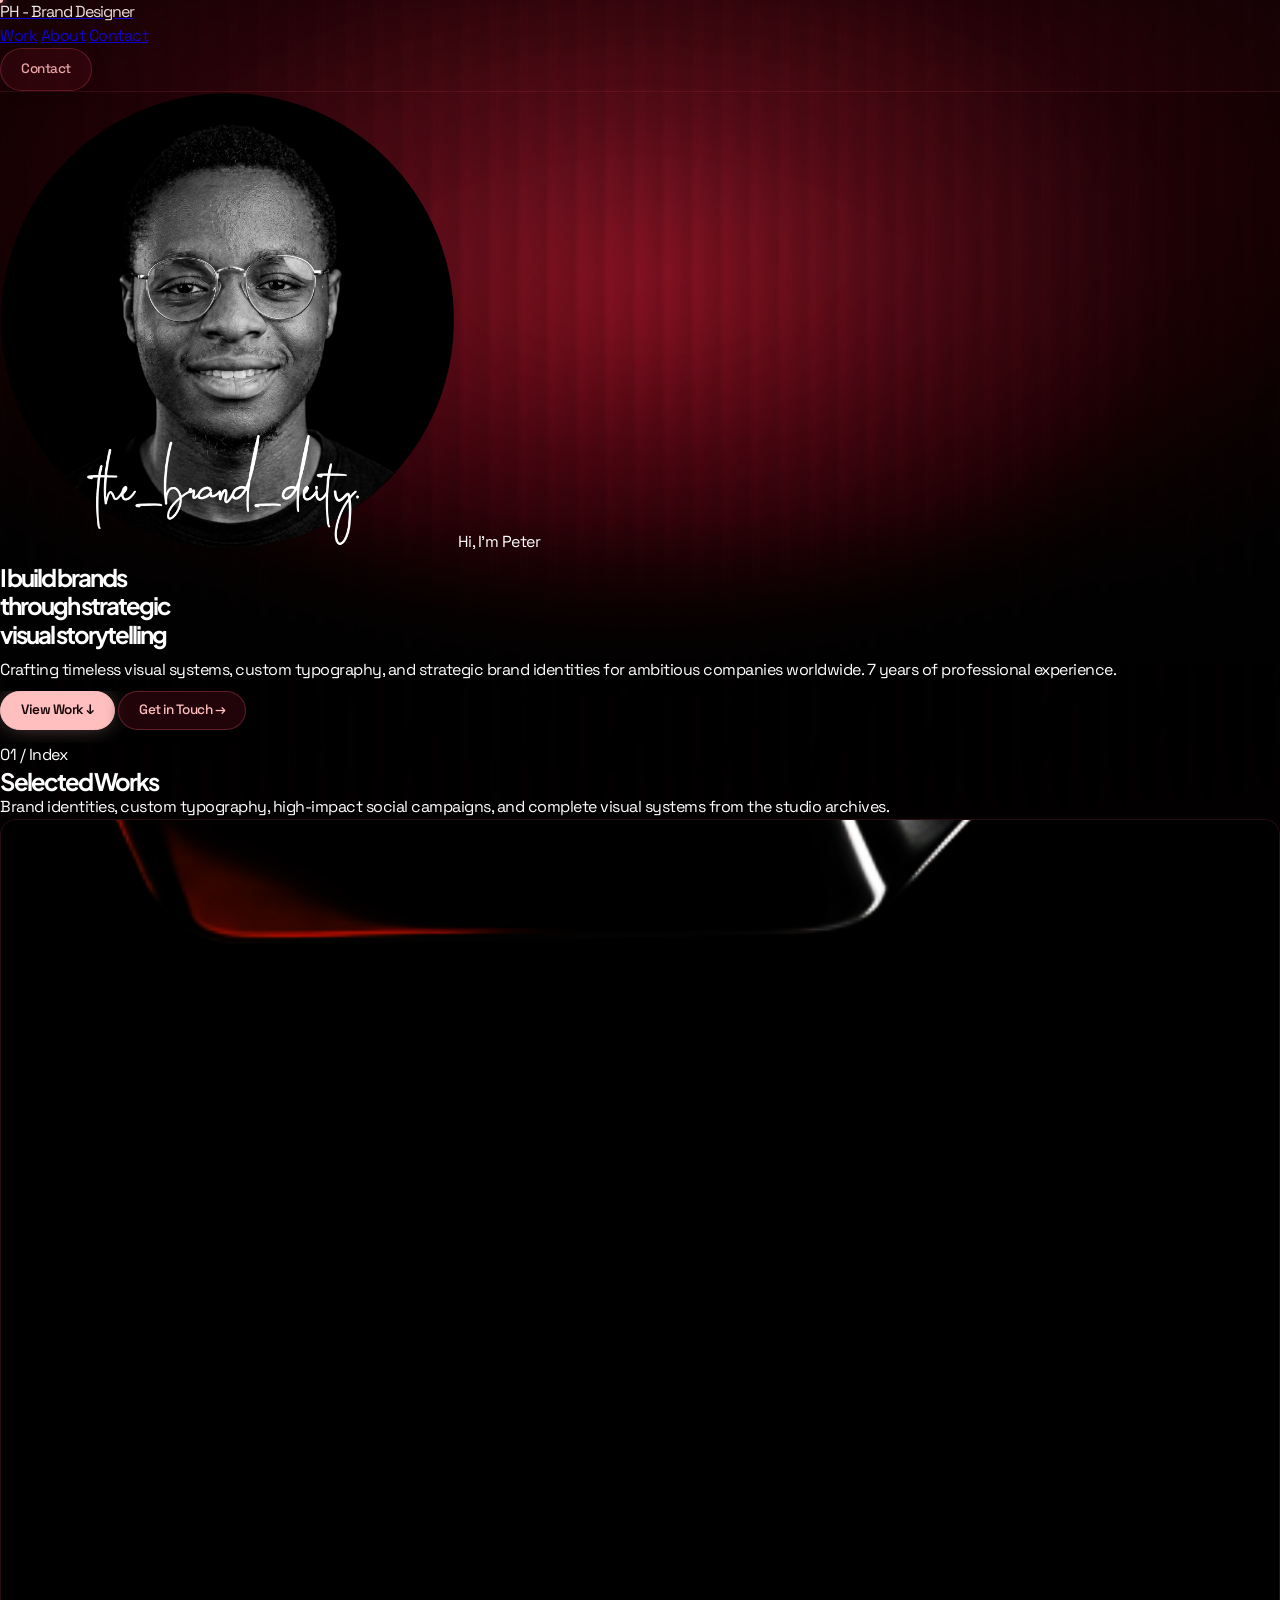
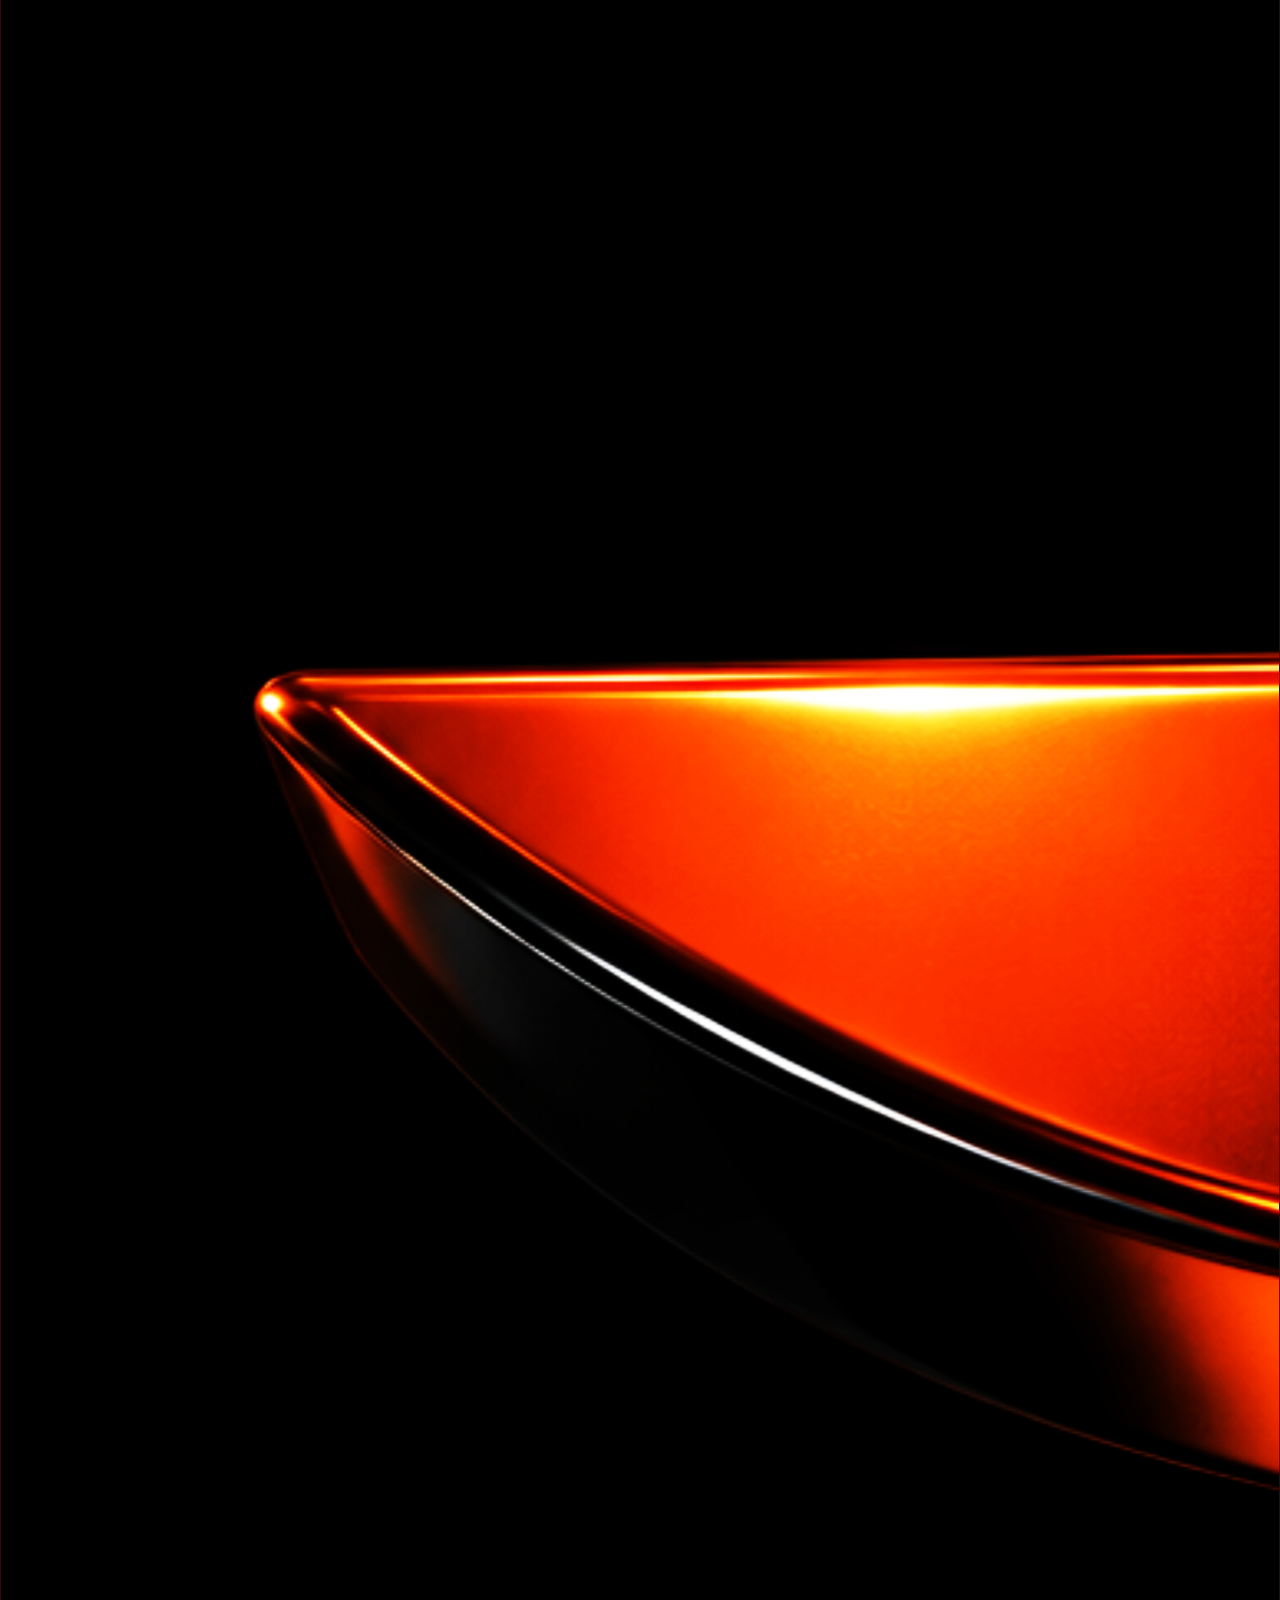
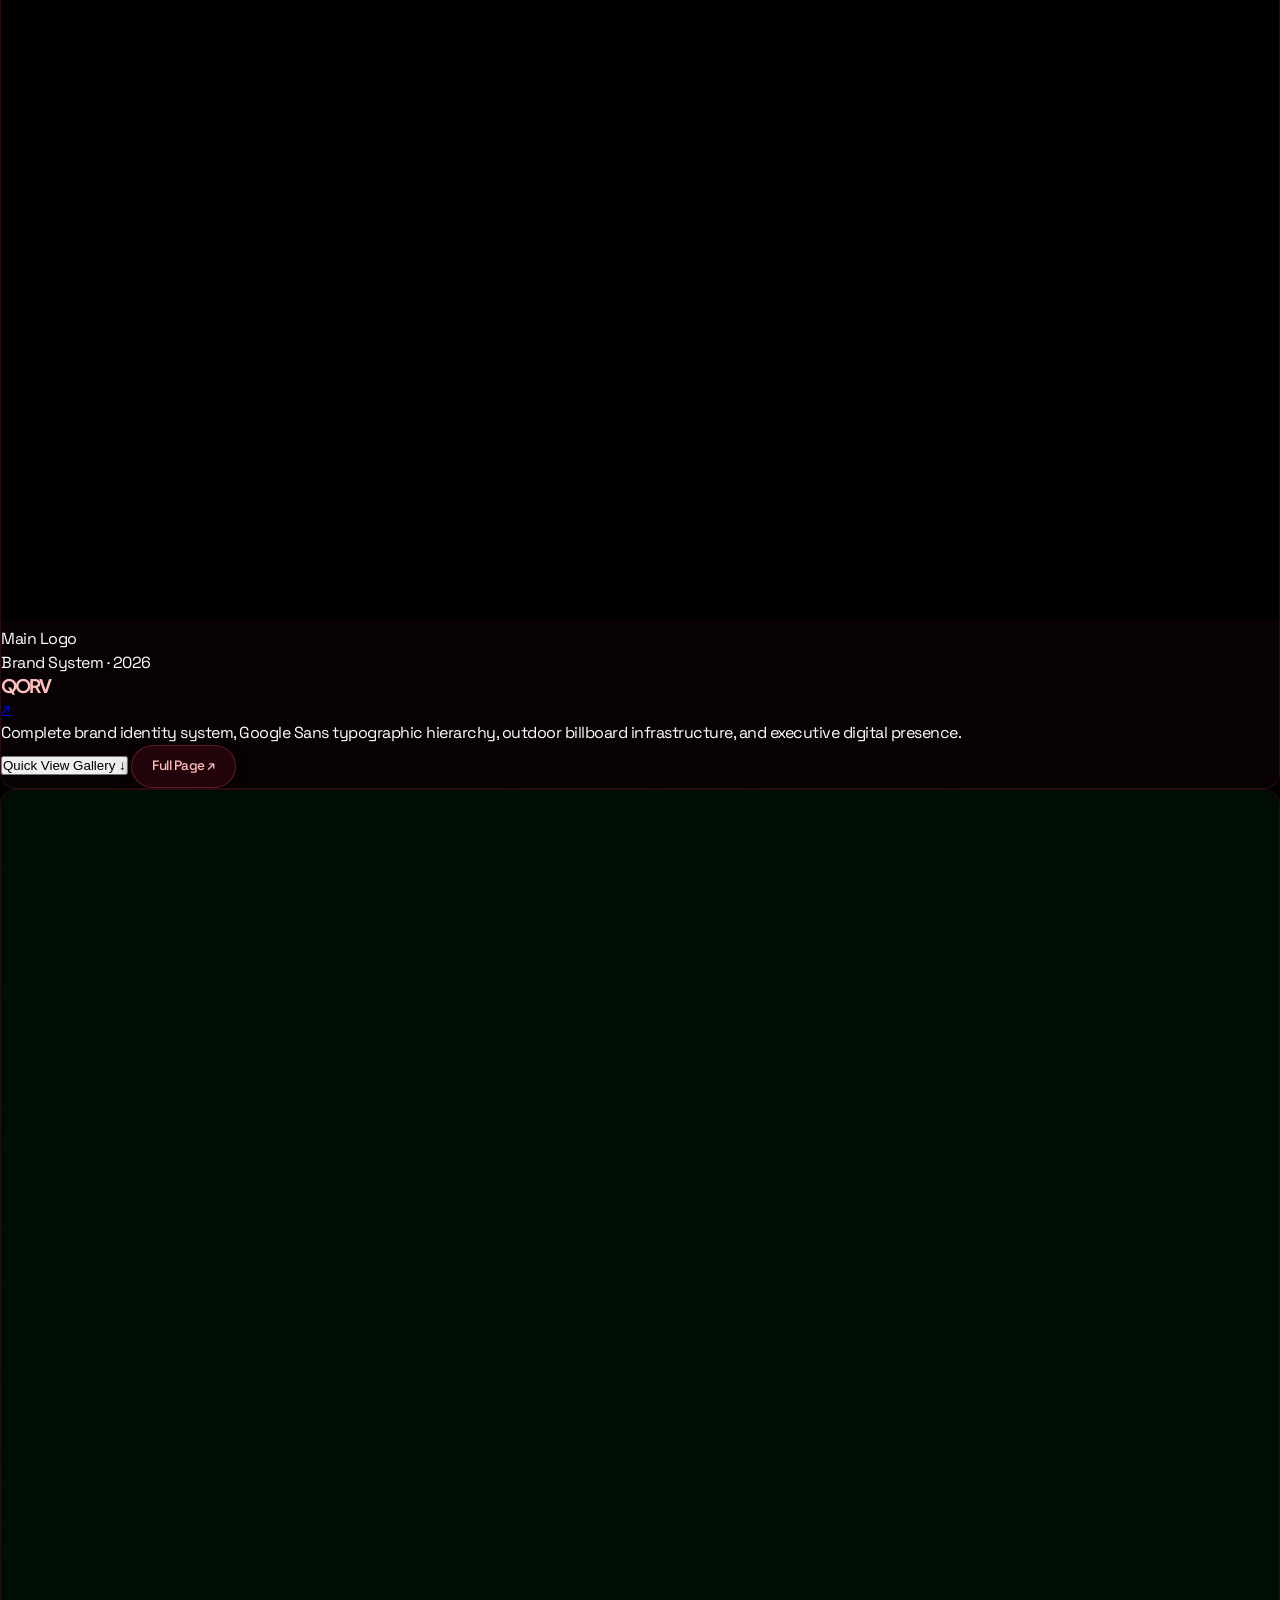
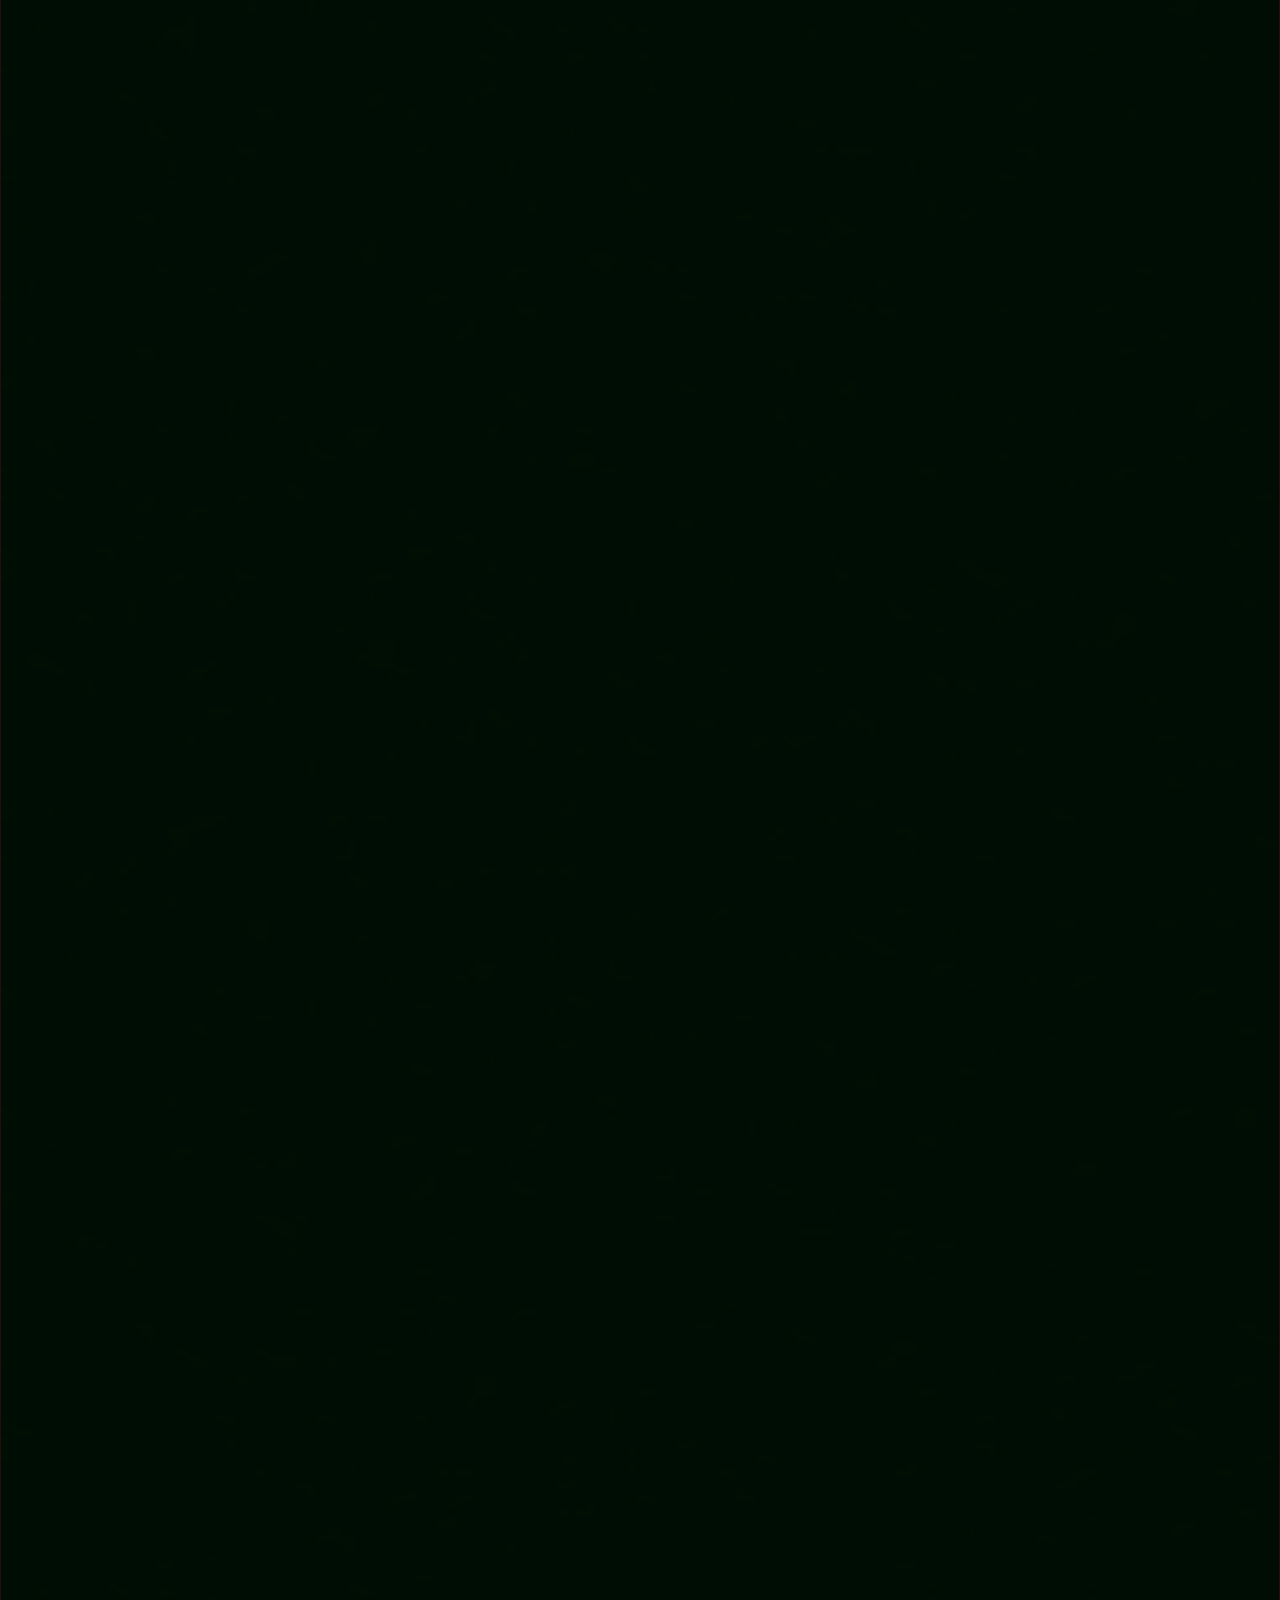
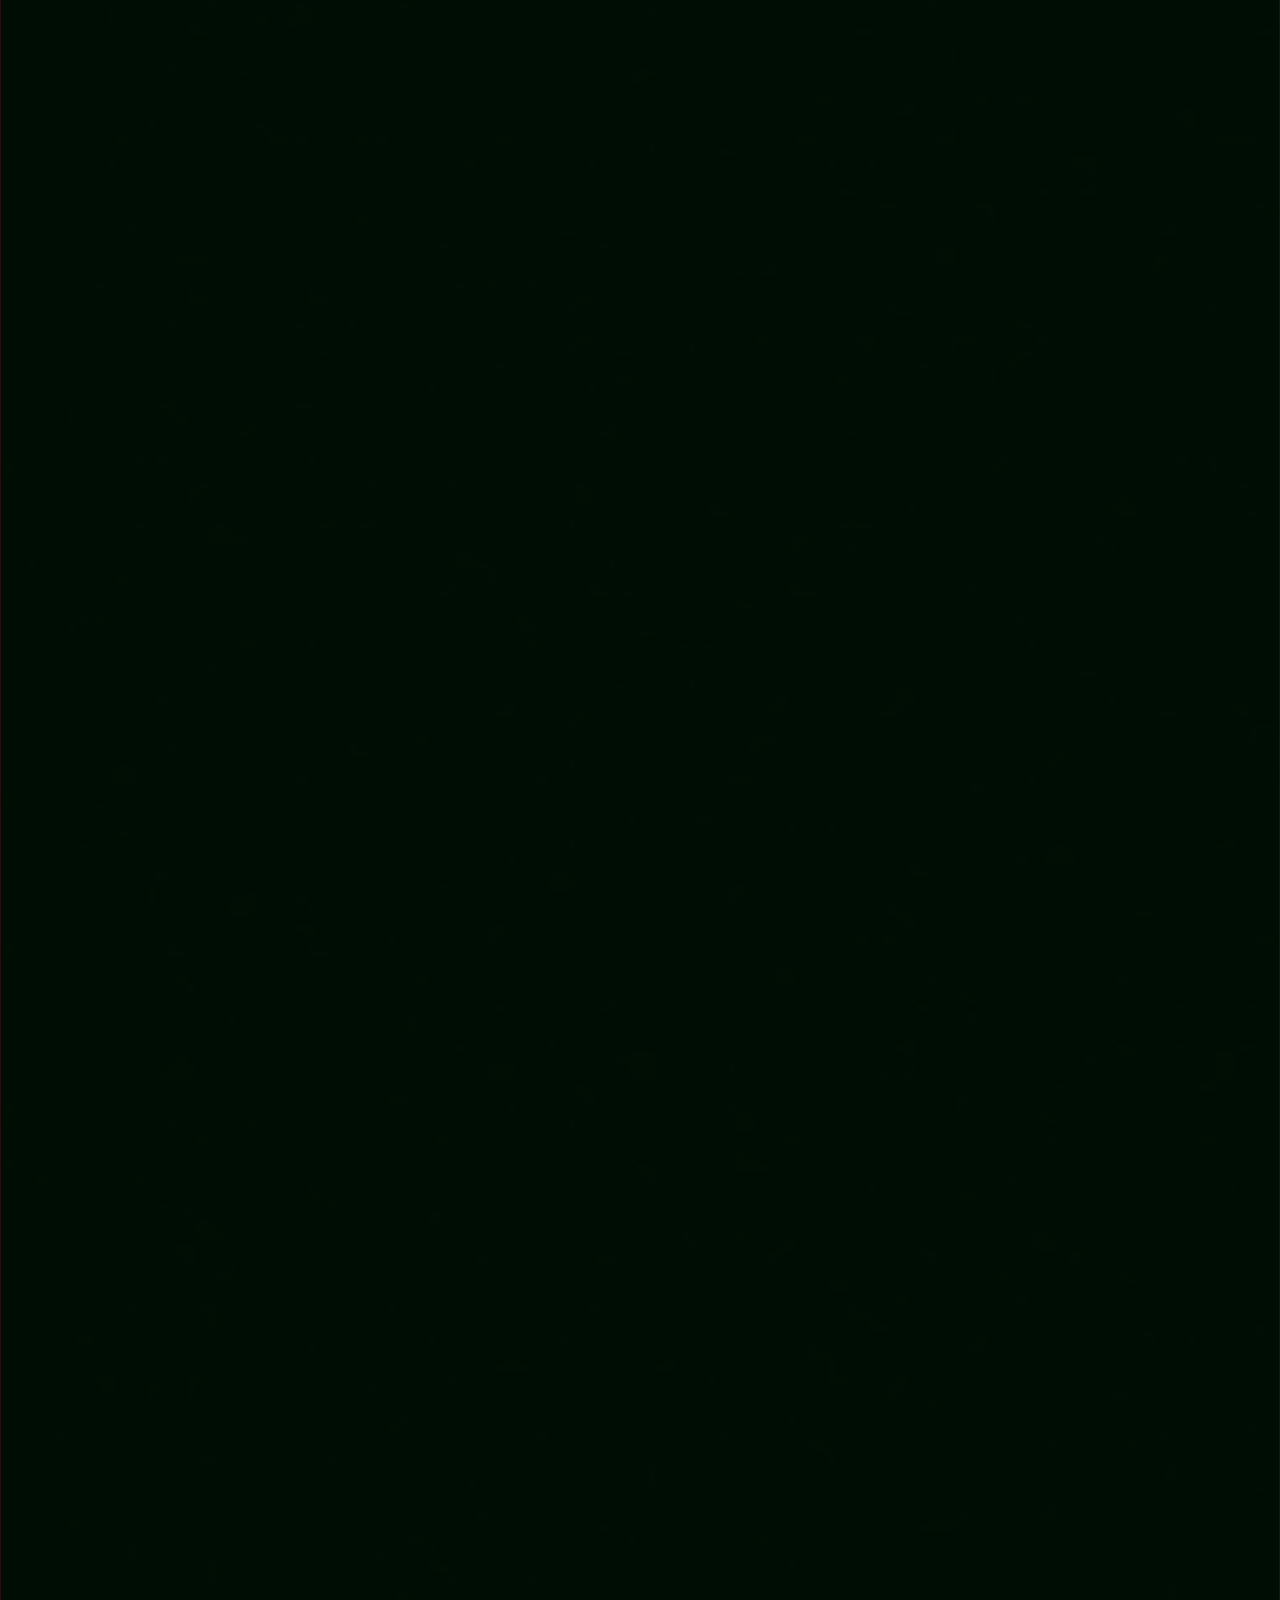
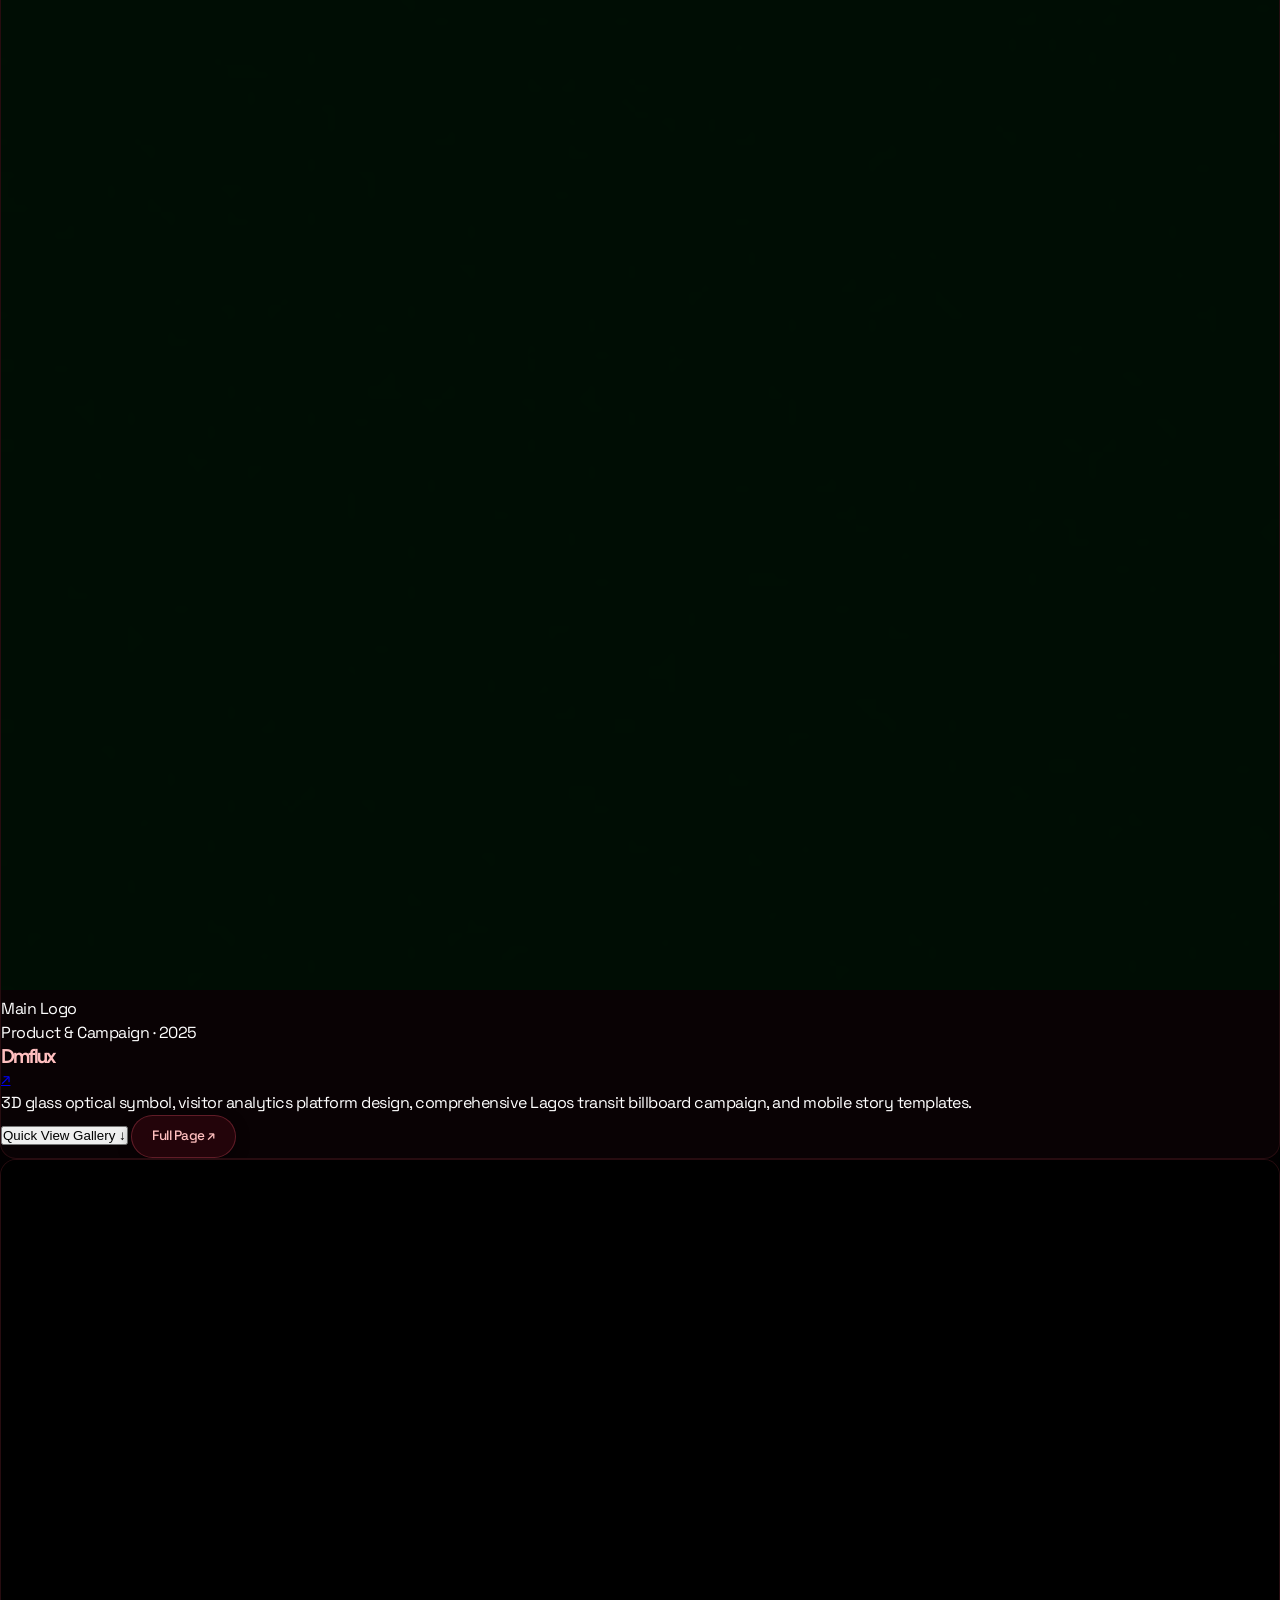
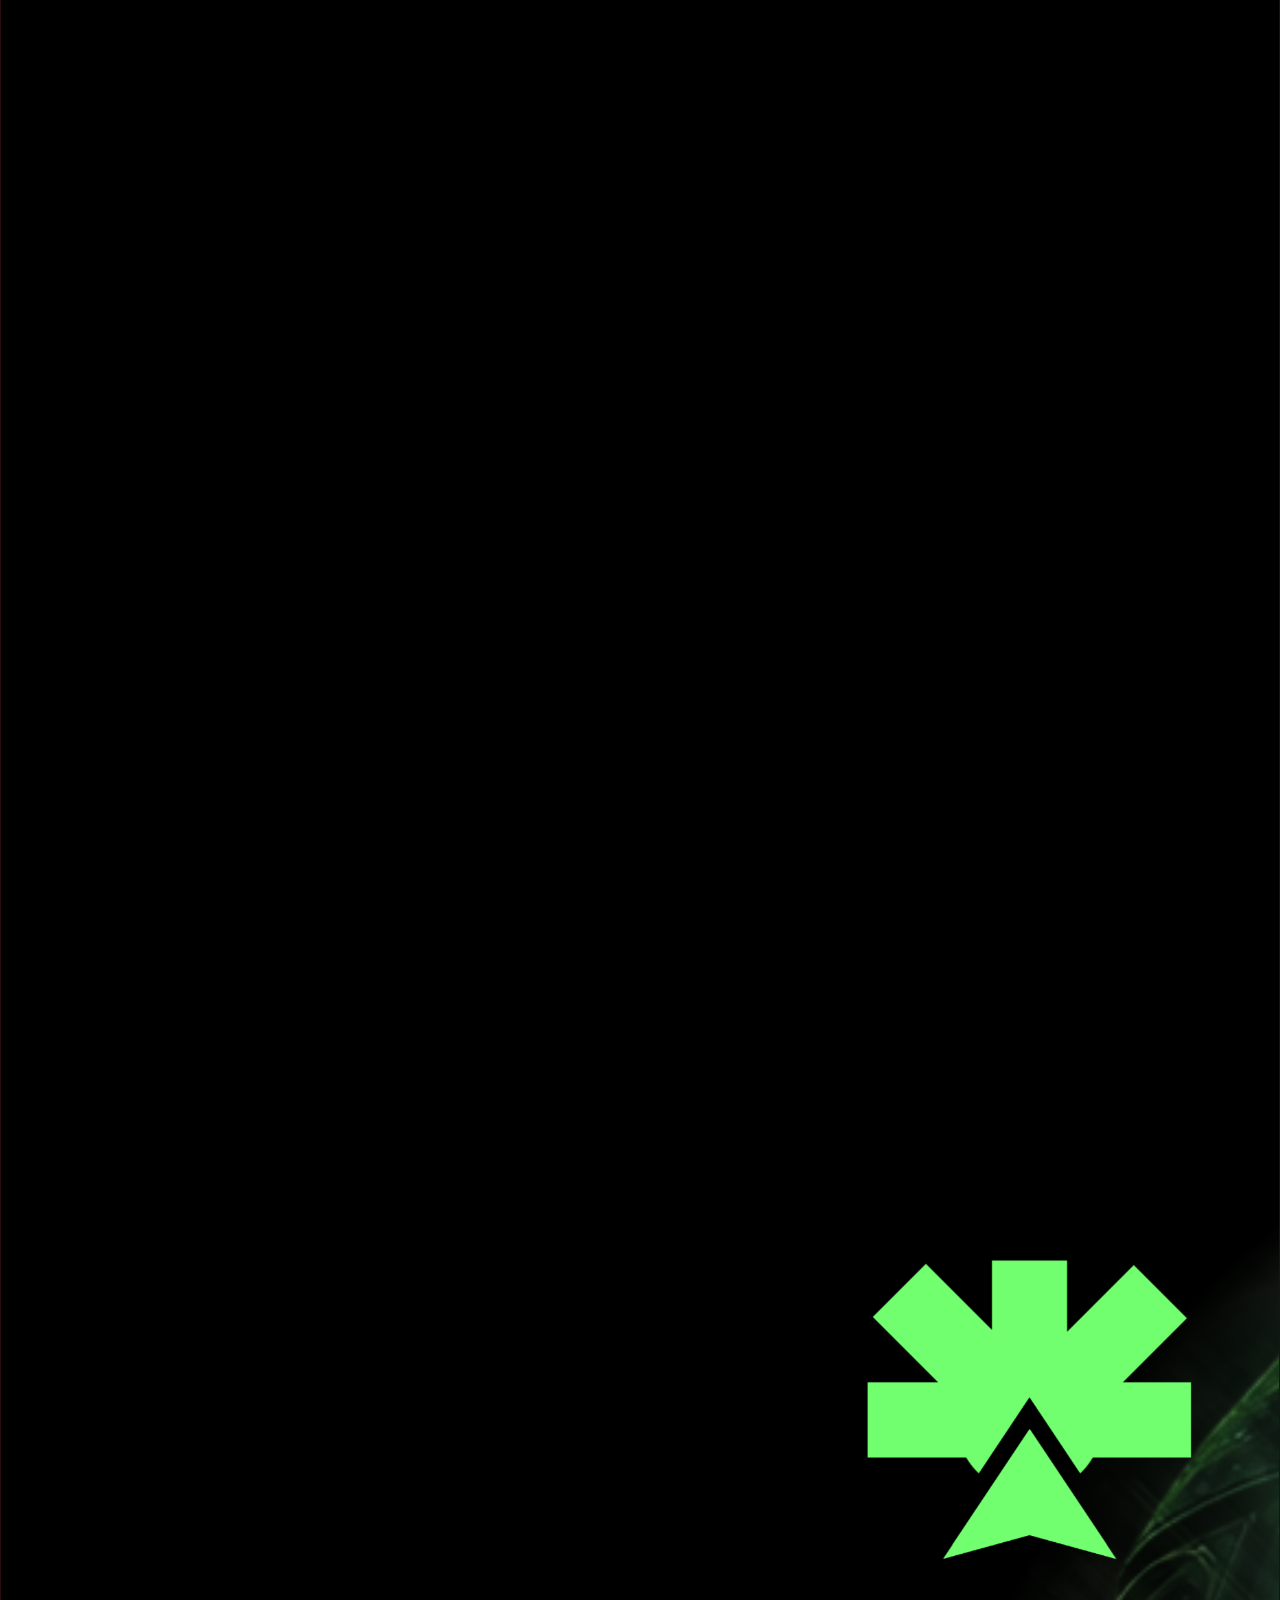
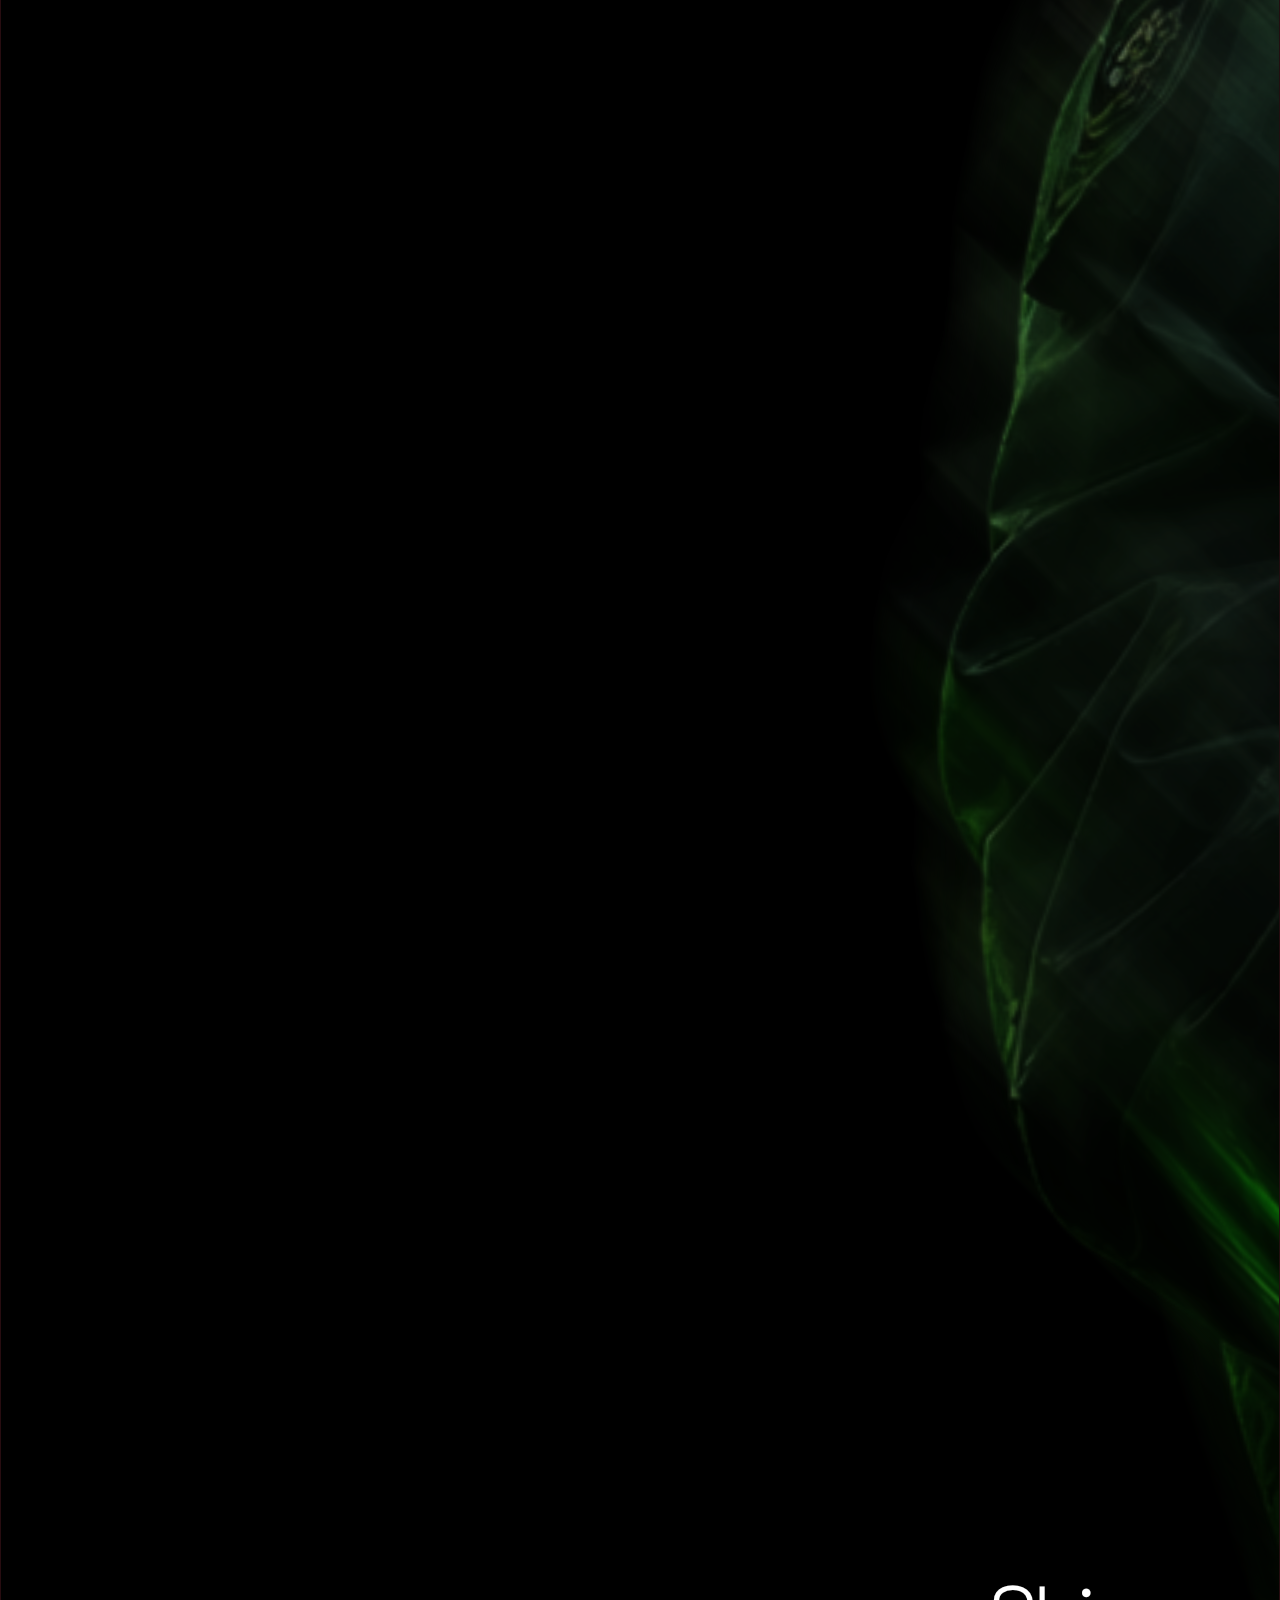
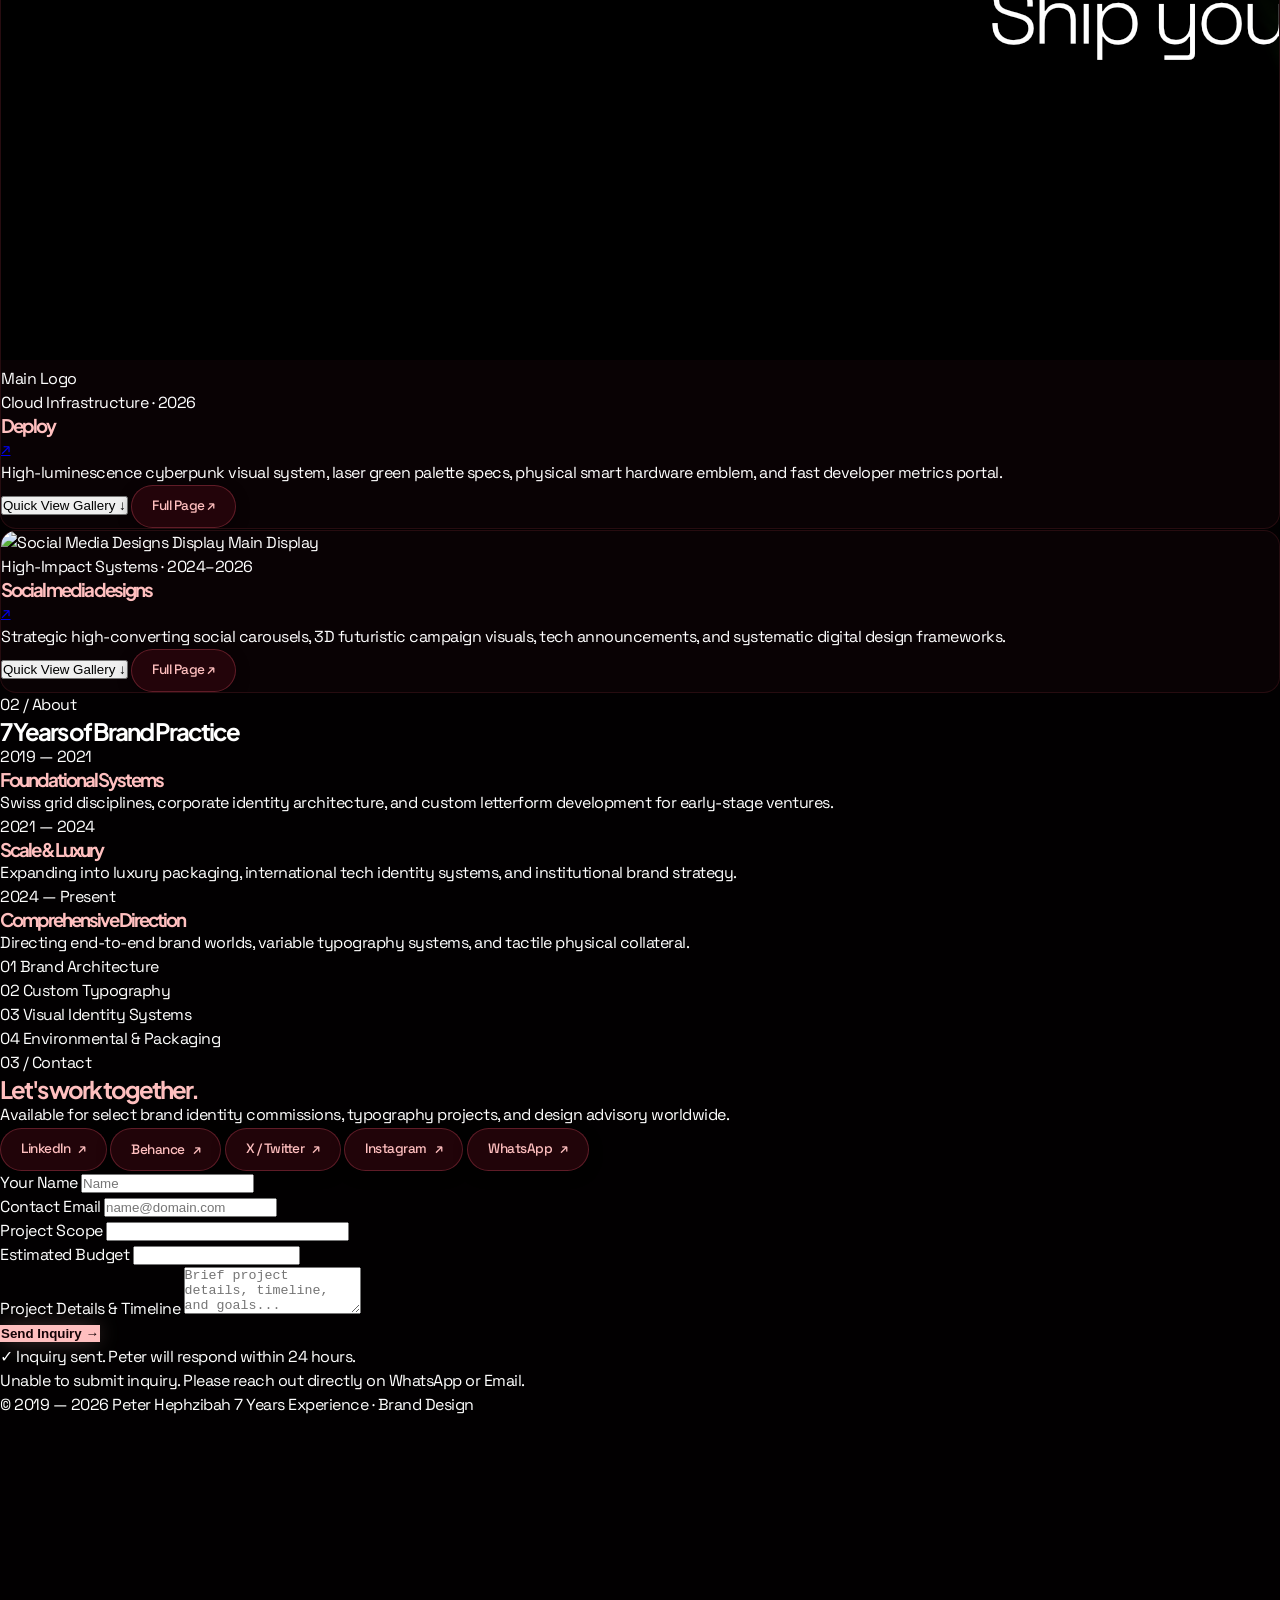
==== commit 689b9365: "Add files via upload" ====
--- a/index.html
+++ b/index.html
@@ -9,10 +9,10 @@
   <!-- Favicon -->
   <link rel="icon" type="image/svg+xml" href="data:image/svg+xml,<svg xmlns='http://www.w3.org/2000/svg' viewBox='0 0 100 100'><rect width='100' height='100' fill='%23000'/><text x='50' y='64' fill='%23FFF' font-family='sans-serif' font-weight='700' font-size='44' text-anchor='middle'>PH</text></svg>">
 
-  <!-- Google Font: Space Grotesk exclusively -->
+  <!-- Google Fonts: Plus Jakarta Sans (Titles) & Space Grotesk (Body) -->
   <link rel="preconnect" href="https://fonts.googleapis.com">
   <link rel="preconnect" href="https://fonts.gstatic.com" crossorigin>
-  <link href="https://fonts.googleapis.com/css2?family=Space+Grotesk:wght@300;400;500;600;700&display=swap" rel="stylesheet">
+  <link href="https://fonts.googleapis.com/css2?family=Plus+Jakarta+Sans:ital,wght@0,400..800;1,400..800&family=Space+Grotesk:wght@300;400;500;600;700&display=swap" rel="stylesheet">
 
   <!-- Tailwind CSS via CDN -->
   <script src="https://cdn.tailwindcss.com"></script>
@@ -21,11 +21,12 @@
       theme: {
         extend: {
           fontFamily: {
+            display: ['"Plus Jakarta Sans"', 'sans-serif'],
             sans: ['"Space Grotesk"', 'sans-serif'],
             mono: ['"Space Grotesk"', 'monospace'],
           },
           letterSpacing: {
-            'tightest': '-1px',
+            'tightest': '-2px',
           }
         }
       }
@@ -48,7 +49,7 @@
       
       <!-- Monogram & Name -->
       <a href="#" class="flex items-center gap-3">
-        <span class="font-bold text-sm tracking-neg-1 text-[#FFBFBF] uppercase">Peter Hephzibah</span>
+        <span class="font-bold text-sm tracking-neg-1px text-white">PH - Brand Designer</span>
       </a>
 
       <!-- Minimal Navigation Links -->
@@ -67,22 +68,29 @@
   </header>
 
   <!-- ==========================================================================
-       HERO SECTION — CENTERED, SPACE GROTESK, TEXT PULL-UP ANIMATION
+       HERO SECTION — CENTERED, PLUS JAKARTA SANS TITLES, FRACTAL GLASS + RED GLOW
        ========================================================================== -->
-  <main>
-    <section class="min-h-[85vh] pt-36 pb-20 px-6 flex flex-col items-center justify-center text-center relative hero-pull-up-group max-w-4xl mx-auto">
-      
-      <!-- Avatar Icon & Intro ('hi i'm peter') -->
+  <main class="relative">
+    <!-- Fractal Glass + Red Glow Backdrop behind the Header / Hero Section -->
+    <div class="hero-fractal-backdrop" aria-hidden="true">
+      <div class="hero-red-glow"></div>
+      <div class="hero-fractal-flutes"></div>
+      <div class="hero-fractal-prism"></div>
+    </div>
+
+    <section class="min-h-[85vh] pt-36 pb-24 px-6 flex flex-col items-center justify-center text-center relative z-10 hero-pull-up-group max-w-4xl mx-auto">
+      
+      <!-- Avatar Icon & Intro ('Hi, I'm Peter') -->
       <div class="pull-up-mask mb-6">
         <div class="pull-up-text flex flex-col items-center gap-3">
           <img src="assets/icons/mypic.png" alt="Peter Hephzibah" class="w-[70px] h-[70px] object-cover rounded-full border-2 border-zinc-700/80 shadow-lg">
-          <span class="text-sm sm:text-base text-zinc-400 font-normal tracking-normal lowercase">Hi, i'm Peter</span>
+          <span class="text-sm sm:text-base text-white font-normal tracking-normal">Hi, I'm Peter</span>
         </div>
       </div>
 
       <!-- Main Headline -->
       <div class="pull-up-mask">
-        <h1 class="pull-up-text delay-100 font-bold text-3xl sm:text-5xl md:text-6xl text-[#FFBFBF] tracking-neg-1 leading-[1.14]">
+        <h1 class="pull-up-text delay-100 font-bold text-3xl sm:text-5xl md:text-6xl text-white tracking-neg-1 leading-[1.18] pb-2">
           I build brands <br> through strategic <br> visual storytelling
         </h1>
       </div>
@@ -117,7 +125,7 @@
       <div class="flex flex-col md:flex-row md:items-end justify-between mb-16 pb-4 border-b border-zinc-900 scroll-reveal">
         <div>
           <span class="text-xs uppercase tracking-wider text-zinc-500 block mb-1">01 / Index</span>
-          <h2 class="font-bold text-3xl md:text-4xl text-[#FFBFBF] tracking-neg-1">
+          <h2 class="font-bold text-3xl md:text-4xl text-white tracking-neg-1">
             Selected Works
           </h2>
         </div>
@@ -134,7 +142,7 @@
           <div>
             <!-- Main Logo Display -->
             <div class="relative h-64 rounded-xl overflow-hidden bg-[#050505] border border-zinc-800 mb-6 group-hover:border-zinc-600 transition-colors cursor-pointer" data-project-id="qorv">
-              <img src="assets/qorv/qorv.png" alt="QORV Primary Logo" class="w-full h-full object-cover group-hover:scale-105 transition-transform duration-500">
+              <img src="assets/qorv/qovinsta13.png" alt="QORV Primary Logo" class="w-full h-full object-cover group-hover:scale-105 transition-transform duration-500">
               <span class="absolute top-3 right-3 text-[10px] font-mono px-2 py-0.5 rounded bg-black/75 border border-white/20 text-zinc-300">
                 Main Logo
               </span>
@@ -288,7 +296,7 @@
       
       <div class="mb-12 pb-4 border-b border-zinc-900 scroll-reveal">
         <span class="text-xs uppercase tracking-wider text-zinc-500 block mb-1">02 / About</span>
-        <h2 class="font-bold text-3xl md:text-4xl text-[#FFBFBF] tracking-neg-1">
+        <h2 class="font-bold text-3xl md:text-4xl text-white tracking-neg-1">
           7 Years of Brand Practice
         </h2>
       </div>
--- a/style.css
+++ b/style.css
@@ -1,9 +1,12 @@
 /* ==========================================================================
    PETER HEPHZIBAH — MINIMALISTIC PORTFOLIO
-   Typography: Space Grotesk (character spacing: -1px)
+   Titles Font: Plus Jakarta Sans (character spacing: -2px)
+   Body Font: Space Grotesk
    Palette: Very Dark Red to Black Gradient, Pale Red (#FFBFBF) Titles & Light Buttons,
             Dark Red Buttons, Red Rim Lighting on Hover
    ========================================================================== */
+
+@import url('https://fonts.googleapis.com/css2?family=Plus+Jakarta+Sans:ital,wght@0,400..800;1,400..800&family=Space+Grotesk:wght@300;400;500;600;700&display=swap');
 
 :root {
   --bg-primary: #020001;
@@ -65,14 +68,21 @@
 }
 
 /* ==========================================================================
-   TYPOGRAPHY - SPACE GROTESK, CHARACTER SPACING -1, PALE RED (#FFBFBF) TITLES
+   TYPOGRAPHY - PLUS JAKARTA SANS ON ALL TITLES, CHARACTER SPACING -2PX
+   Default accent titles: Pale Red (#FFBFBF)
+   Primary featured titles (Header, Selected Works, 7 Years): Pure White (#FFFFFF)
    ========================================================================== */
 h1, h2, h3, h4, h5, h6 {
-  font-family: 'Space Grotesk', sans-serif;
-  letter-spacing: -1px !important;
+  font-family: 'Plus Jakarta Sans', -apple-system, BlinkMacSystemFont, sans-serif !important;
+  letter-spacing: -2px !important;
   font-weight: 700;
-  line-height: 1.1;
-  color: #FFBFBF !important;
+  line-height: 1.18;
+  color: #FFBFBF;
+}
+
+.text-white,
+.heading-white {
+  color: #FFFFFF !important;
 }
 
 .title-pale-red,
@@ -80,8 +90,14 @@
   color: #FFBFBF !important;
 }
 
-.tracking-neg-1 {
+.tracking-neg-1,
+.tracking-neg-2 {
+  font-family: 'Plus Jakarta Sans', -apple-system, BlinkMacSystemFont, sans-serif !important;
   letter-spacing: -2px !important;
+}
+
+.tracking-neg-1px {
+  letter-spacing: -1px !important;
 }
 
 /* ==========================================================================
@@ -90,8 +106,8 @@
 .pull-up-mask {
   display: block;
   overflow: hidden;
-  line-height: 1.15;
-  padding-bottom: 0.08em;
+  line-height: 1.2;
+  padding-bottom: 0.75rem;
 }
 
 .pull-up-inline {
@@ -229,21 +245,102 @@
 }
 
 /* ==========================================================================
-   SECTION HOVER RIM LIGHTING (RED)
+   FRACTAL GLASS HEADER BACKDROP WITH RED GLOW
+   Fluted vertical prism glass ribs refracting a deep crimson red aura
+   ========================================================================== */
+.hero-fractal-backdrop {
+  position: absolute;
+  top: 0;
+  left: 0;
+  right: 0;
+  height: 92vh;
+  min-height: 660px;
+  max-height: 940px;
+  overflow: hidden;
+  pointer-events: none;
+  z-index: 0;
+  mask-image: linear-gradient(to bottom, #000000 0%, rgba(0, 0, 0, 0.96) 62%, rgba(0, 0, 0, 0) 100%);
+  -webkit-mask-image: linear-gradient(to bottom, #000000 0%, rgba(0, 0, 0, 0.96) 62%, rgba(0, 0, 0, 0) 100%);
+}
+
+.hero-red-glow {
+  position: absolute;
+  inset: -12% -10% 0 -10%;
+  background:
+    radial-gradient(ellipse 46% 50% at 50% 42%, rgba(225, 22, 54, 0.48) 0%, rgba(165, 12, 34, 0.26) 42%, transparent 76%),
+    radial-gradient(ellipse 72% 58% at 50% 34%, rgba(255, 95, 120, 0.16) 0%, rgba(115, 6, 22, 0.18) 52%, transparent 82%);
+  filter: blur(30px);
+  transform: translateZ(0);
+}
+
+.hero-fractal-flutes {
+  position: absolute;
+  inset: 0;
+  background-image:
+    repeating-linear-gradient(
+      90deg,
+      rgba(255, 255, 255, 0.015) 0px,
+      rgba(255, 191, 191, 0.095) 1px,
+      rgba(255, 85, 110, 0.035) 5px,
+      rgba(4, 0, 2, 0.56) 15px,
+      rgba(0, 0, 0, 0.74) 23px,
+      rgba(255, 191, 191, 0.05) 27px,
+      rgba(255, 255, 255, 0.015) 29px
+    );
+  backdrop-filter: blur(24px) saturate(140%);
+  -webkit-backdrop-filter: blur(24px) saturate(140%);
+  opacity: 0.115;
+  mask-image: radial-gradient(ellipse 88% 82% at 50% 42%, #000000 28%, rgba(0, 0, 0, 0.65) 64%, transparent 98%);
+  -webkit-mask-image: radial-gradient(ellipse 88% 82% at 50% 42%, #000000 28%, rgba(0, 0, 0, 0.65) 64%, transparent 98%);
+}
+
+.hero-fractal-prism {
+  position: absolute;
+  inset: 0;
+  background-image:
+    repeating-linear-gradient(
+      118deg,
+      transparent 0px,
+      transparent 44px,
+      rgba(255, 191, 191, 0.04) 45px,
+      rgba(255, 75, 100, 0.03) 53px,
+      rgba(0, 0, 0, 0.28) 72px,
+      transparent 92px
+    ),
+    repeating-linear-gradient(
+      62deg,
+      transparent 0px,
+      transparent 62px,
+      rgba(255, 255, 255, 0.025) 63px,
+      rgba(220, 30, 60, 0.035) 75px,
+      transparent 108px
+    ),
+    url("data:image/svg+xml,%3Csvg viewBox='0 0 200 200' xmlns='http://www.w3.org/2000/svg'%3E%3Cfilter id='fractalNoise'%3E%3CfeTurbulence type='fractalNoise' baseFrequency='0.85' numOctaves='3' stitchTiles='stitch'/%3E%3C/filter%3E%3Crect width='100%25' height='100%25' filter='url(%23fractalNoise)' opacity='0.045'/%3E%3C/svg%3E");
+  mix-blend-mode: screen;
+  opacity: 0.1;
+  mask-image: radial-gradient(ellipse 78% 76% at 50% 42%, #000000 22%, transparent 95%);
+  -webkit-mask-image: radial-gradient(ellipse 78% 76% at 50% 42%, #000000 22%, transparent 95%);
+}
+
+/* ==========================================================================
+   SECTION HOVER RIM LIGHTING (RED — +50% GLOW INTENSITY)
    Atmospheric red perimeter rim glow on section and card hover
    ========================================================================== */
 section {
   position: relative;
+  z-index: 2;
   border-radius: 1.5rem;
   transition: border-color 0.45s ease, box-shadow 0.45s ease;
 }
 
 section:hover {
-  border-color: rgba(255, 100, 125, 0.45) !important;
+  border-color: rgba(255, 100, 125, 0.68) !important;
   box-shadow: 
-    0 -10px 45px -10px rgba(220, 25, 50, 0.25),
-    0 0 50px -15px rgba(200, 20, 45, 0.2),
-    inset 0 1px 1px 0 rgba(255, 191, 191, 0.35);
+    0 -10px 68px -6px rgba(220, 25, 50, 0.38),
+    0 0 75px -10px rgba(200, 20, 45, 0.30),
+    inset 0 0 0 1px rgba(255, 90, 115, 0.25),
+    inset 0 1px 2px 0 rgba(255, 191, 191, 0.53),
+    inset 0 0 36px -10px rgba(220, 25, 50, 0.22);
 }
 
 /* Dud Tag */
@@ -291,10 +388,6 @@
   transition: transform 0.08s ease-out;
   box-shadow: 0 0 10px rgba(255, 191, 191, 0.85);
 }
-  z-index: 9999;
-  transform: translate(-50%, -50%);
-  transition: transform 0.08s ease-out;
-}
 
 /* Toast for Dud Clicks */
 #dud-toast {
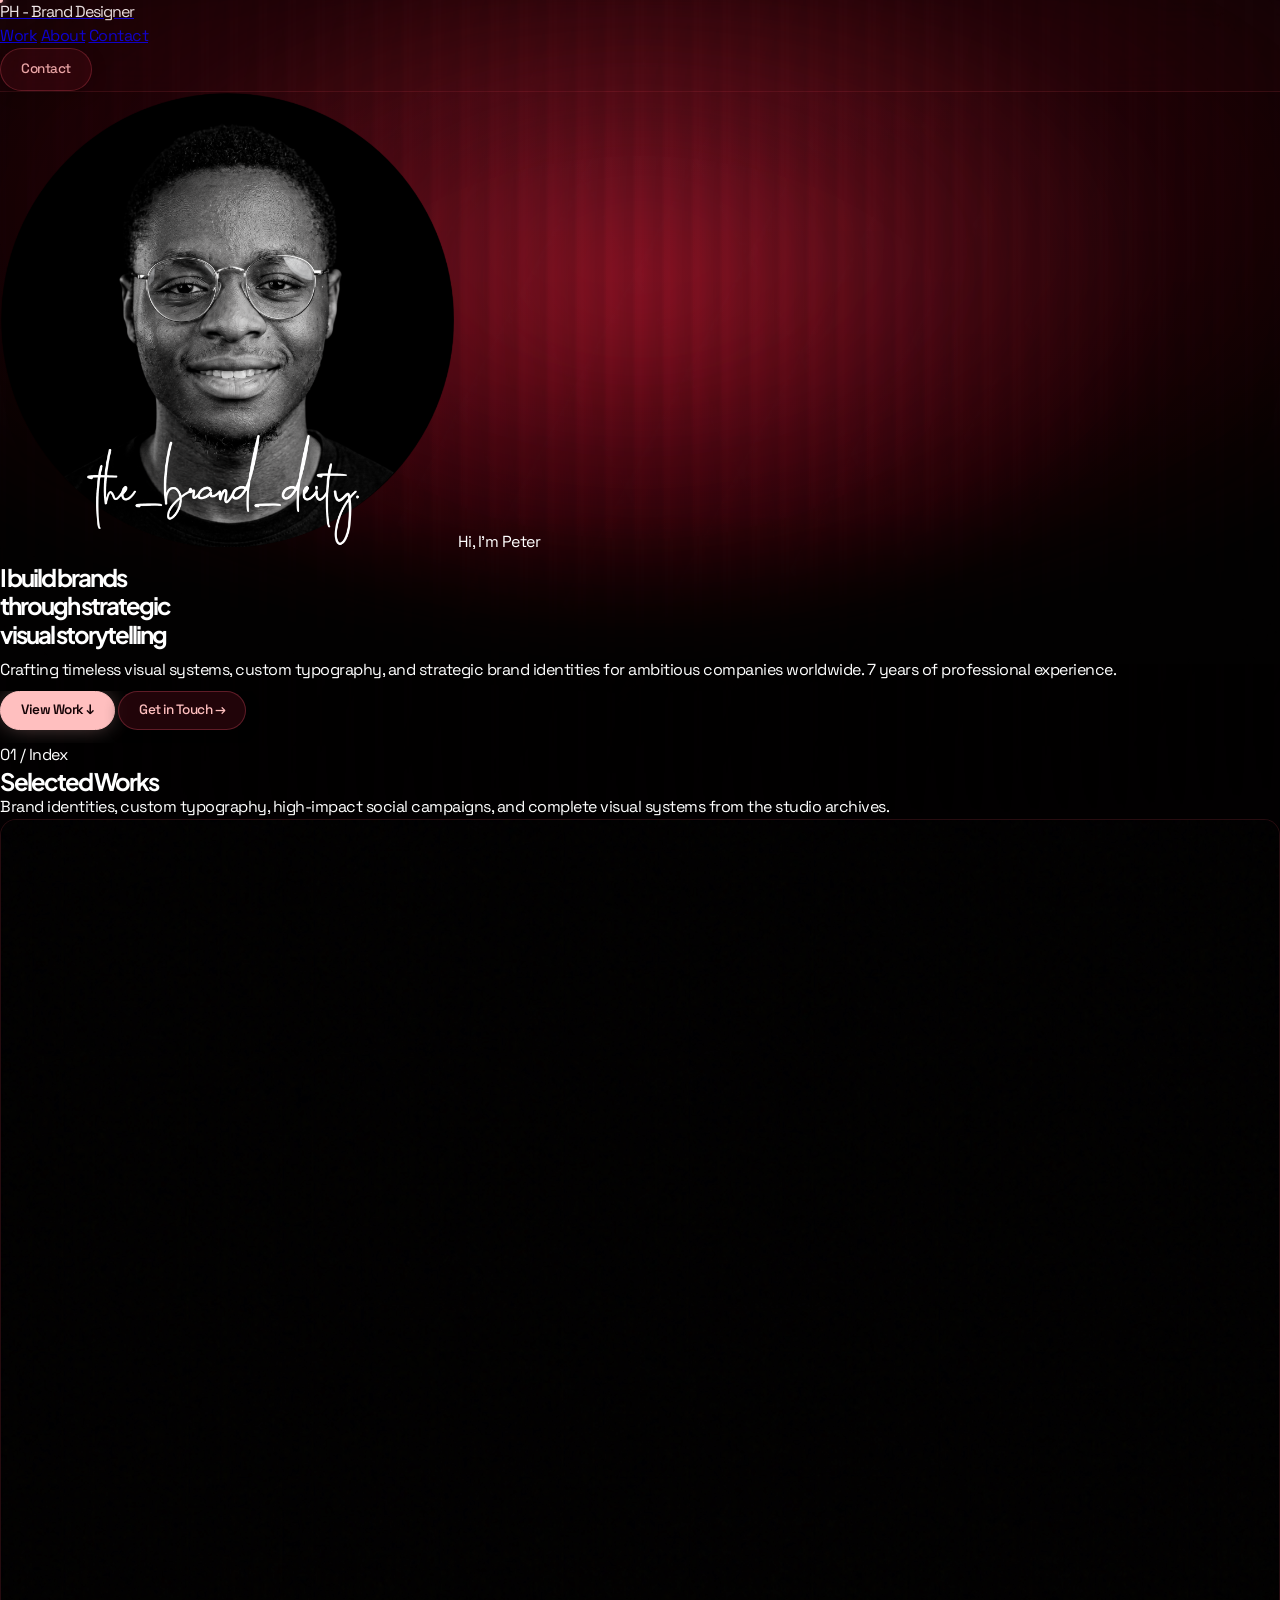
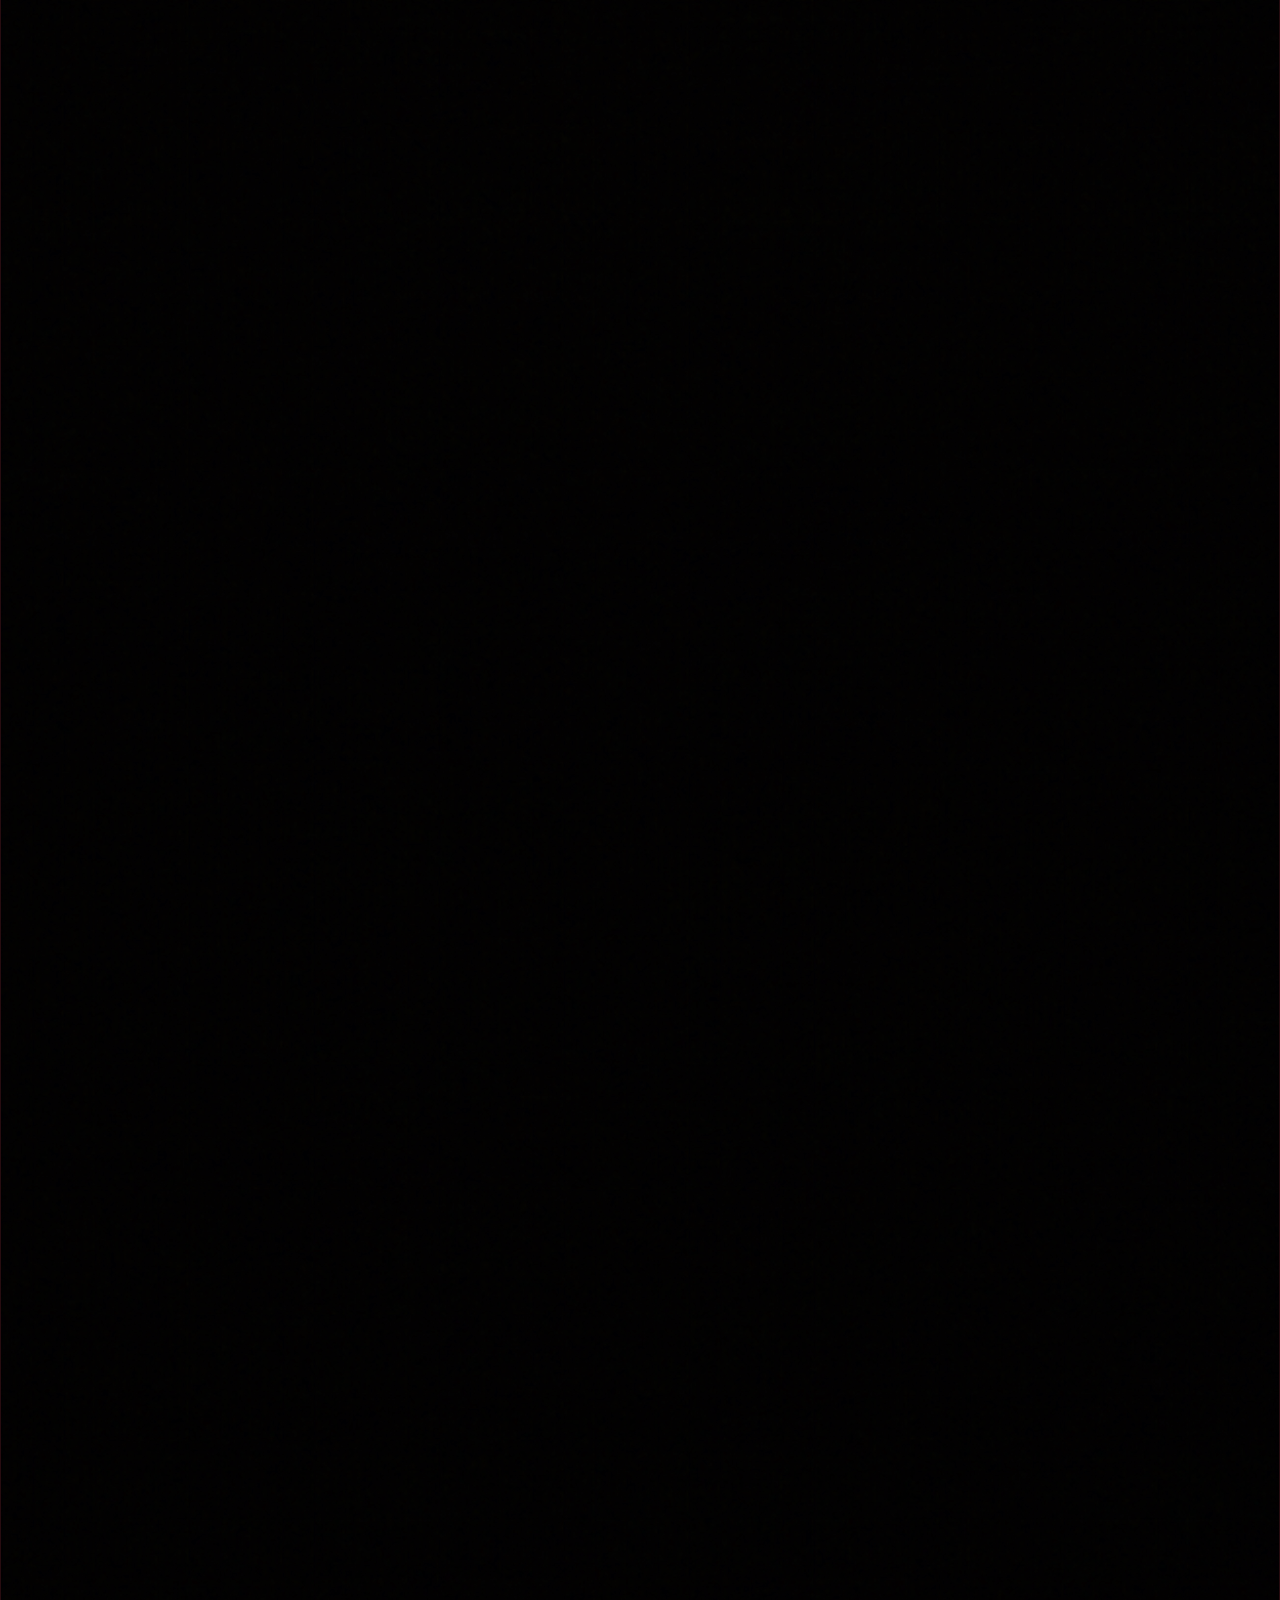
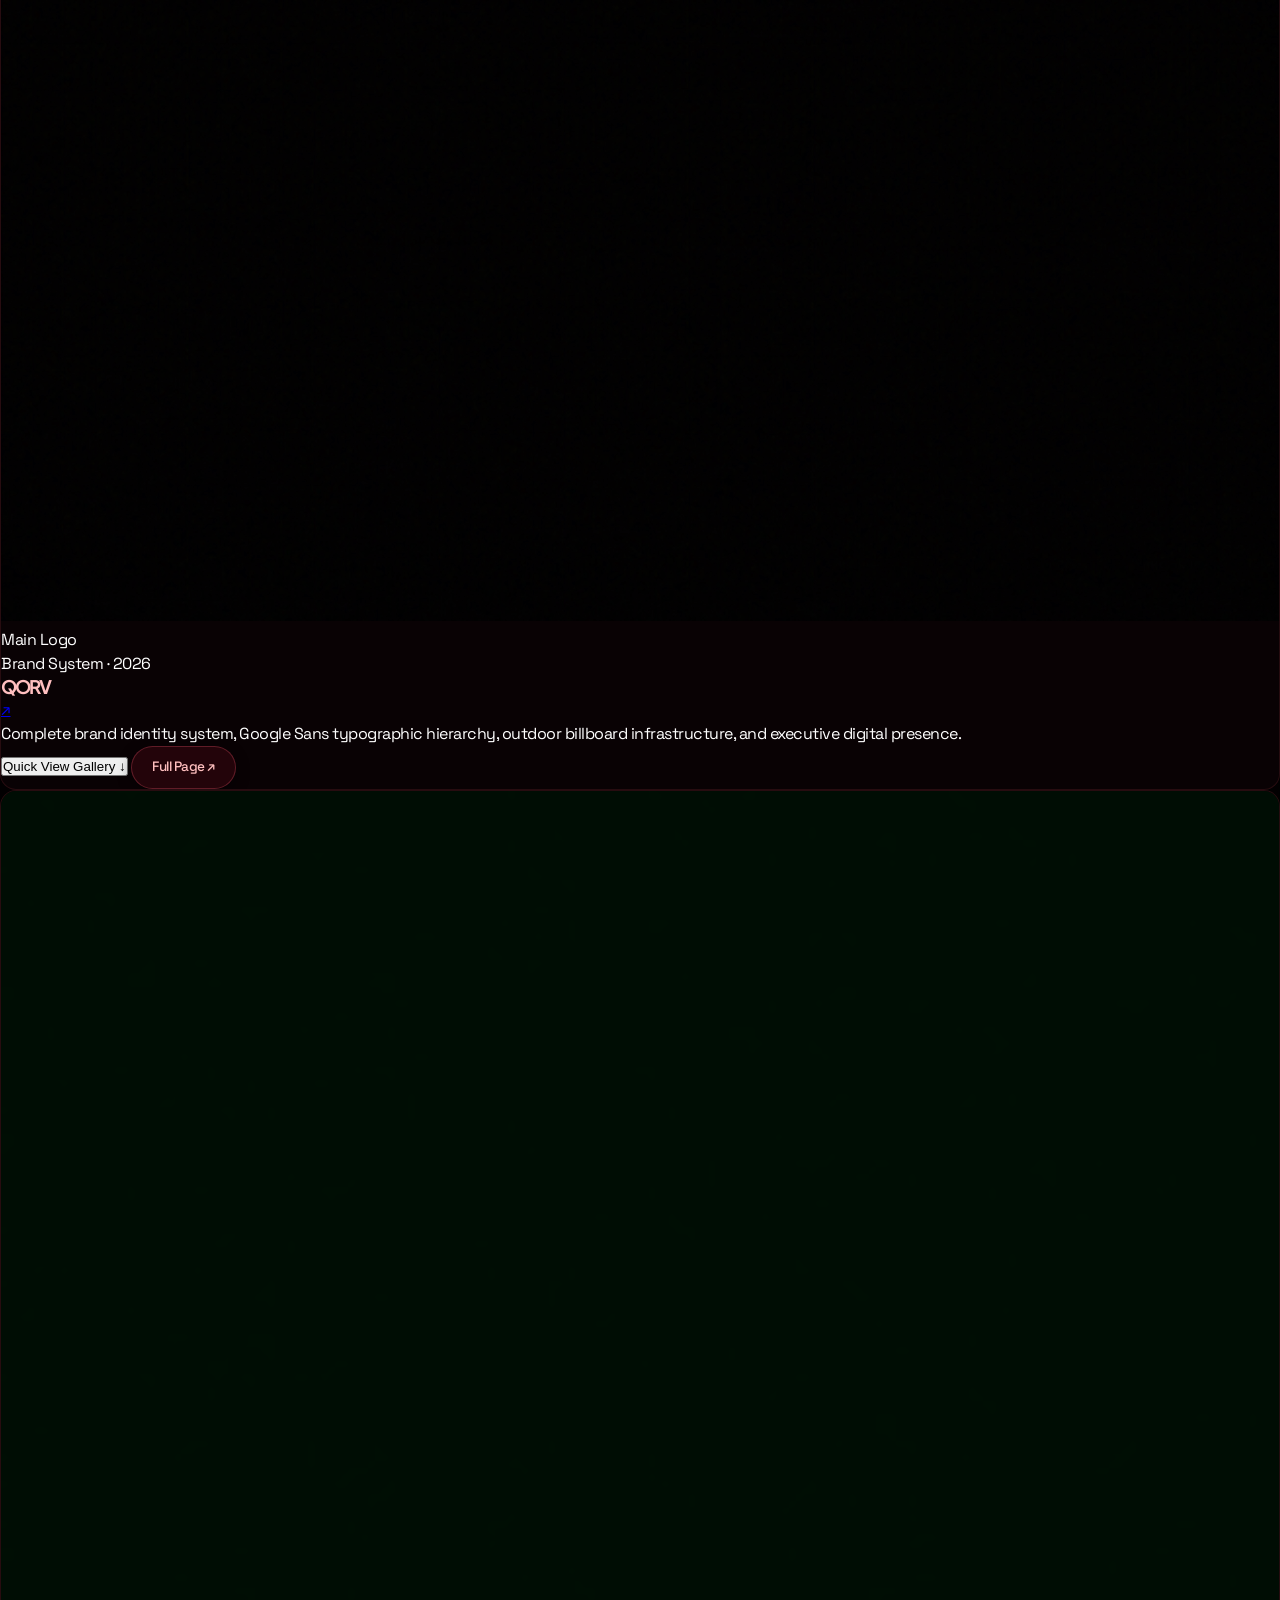
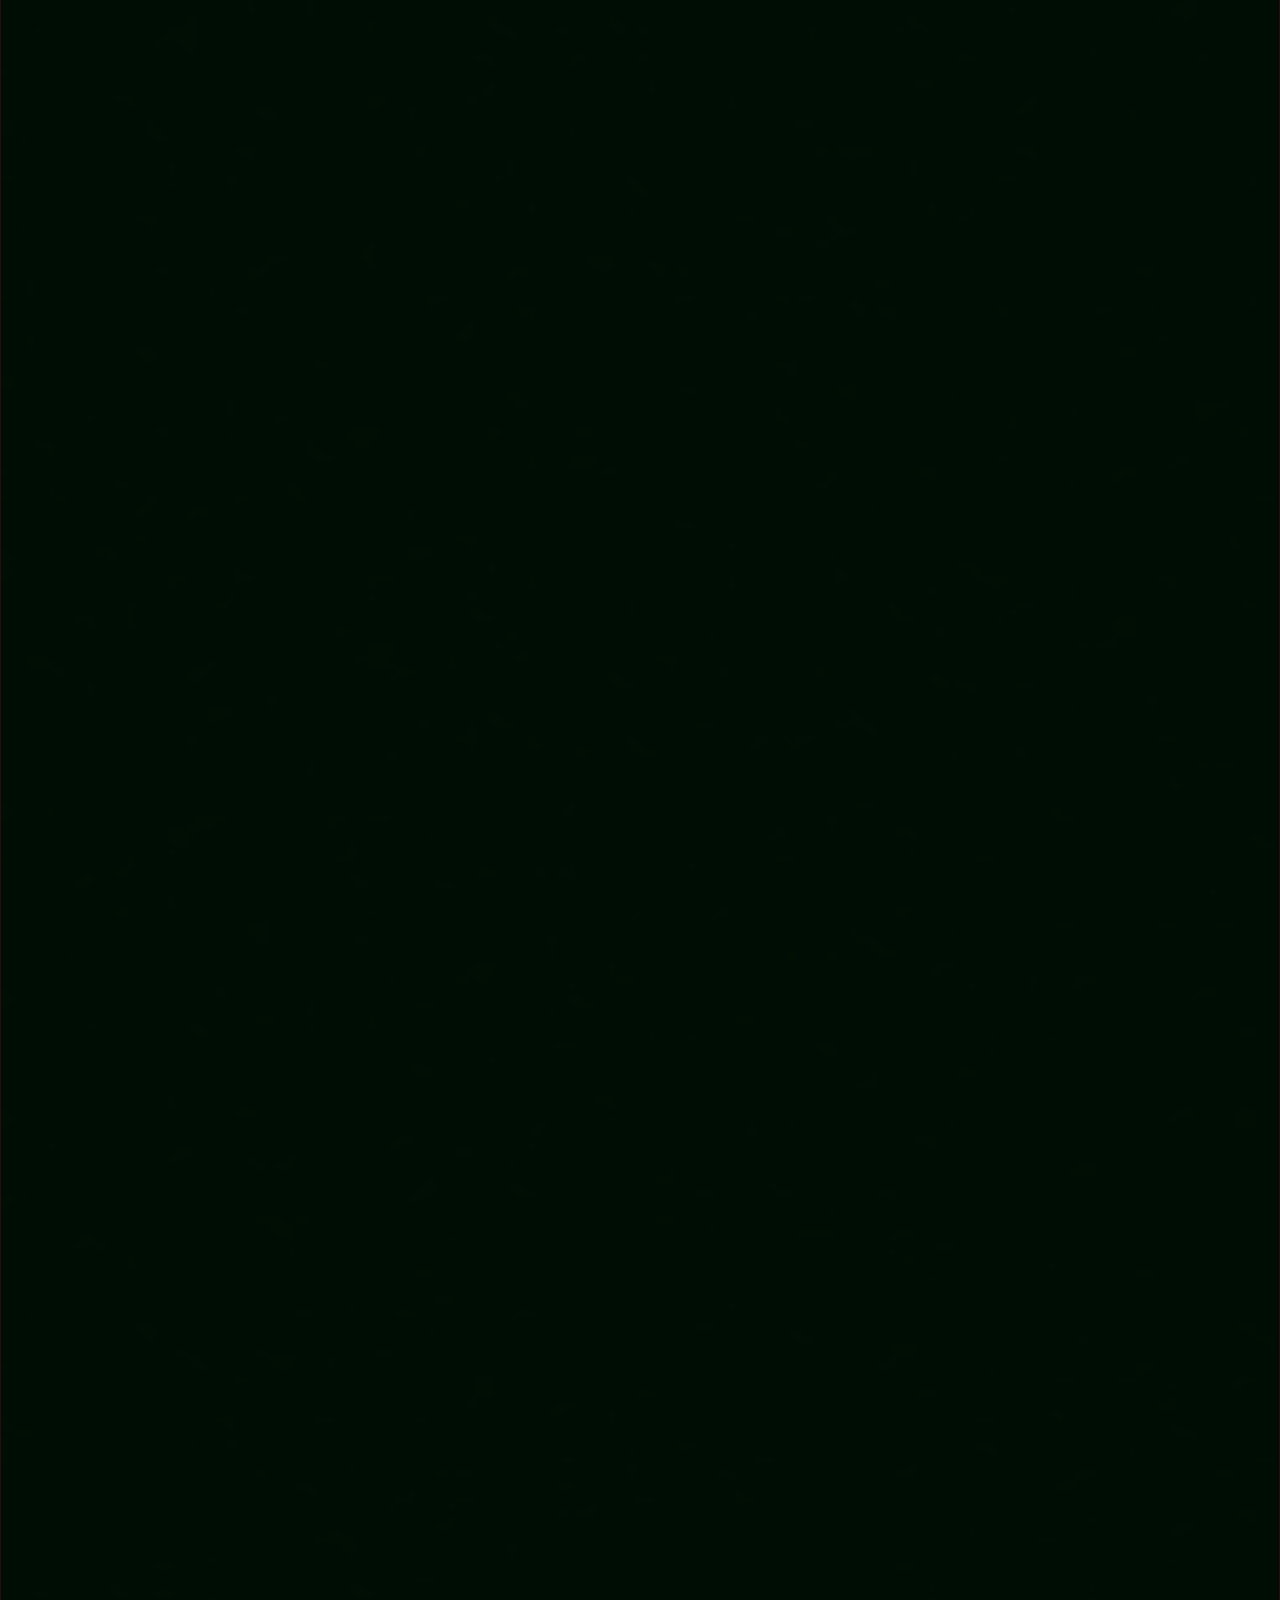
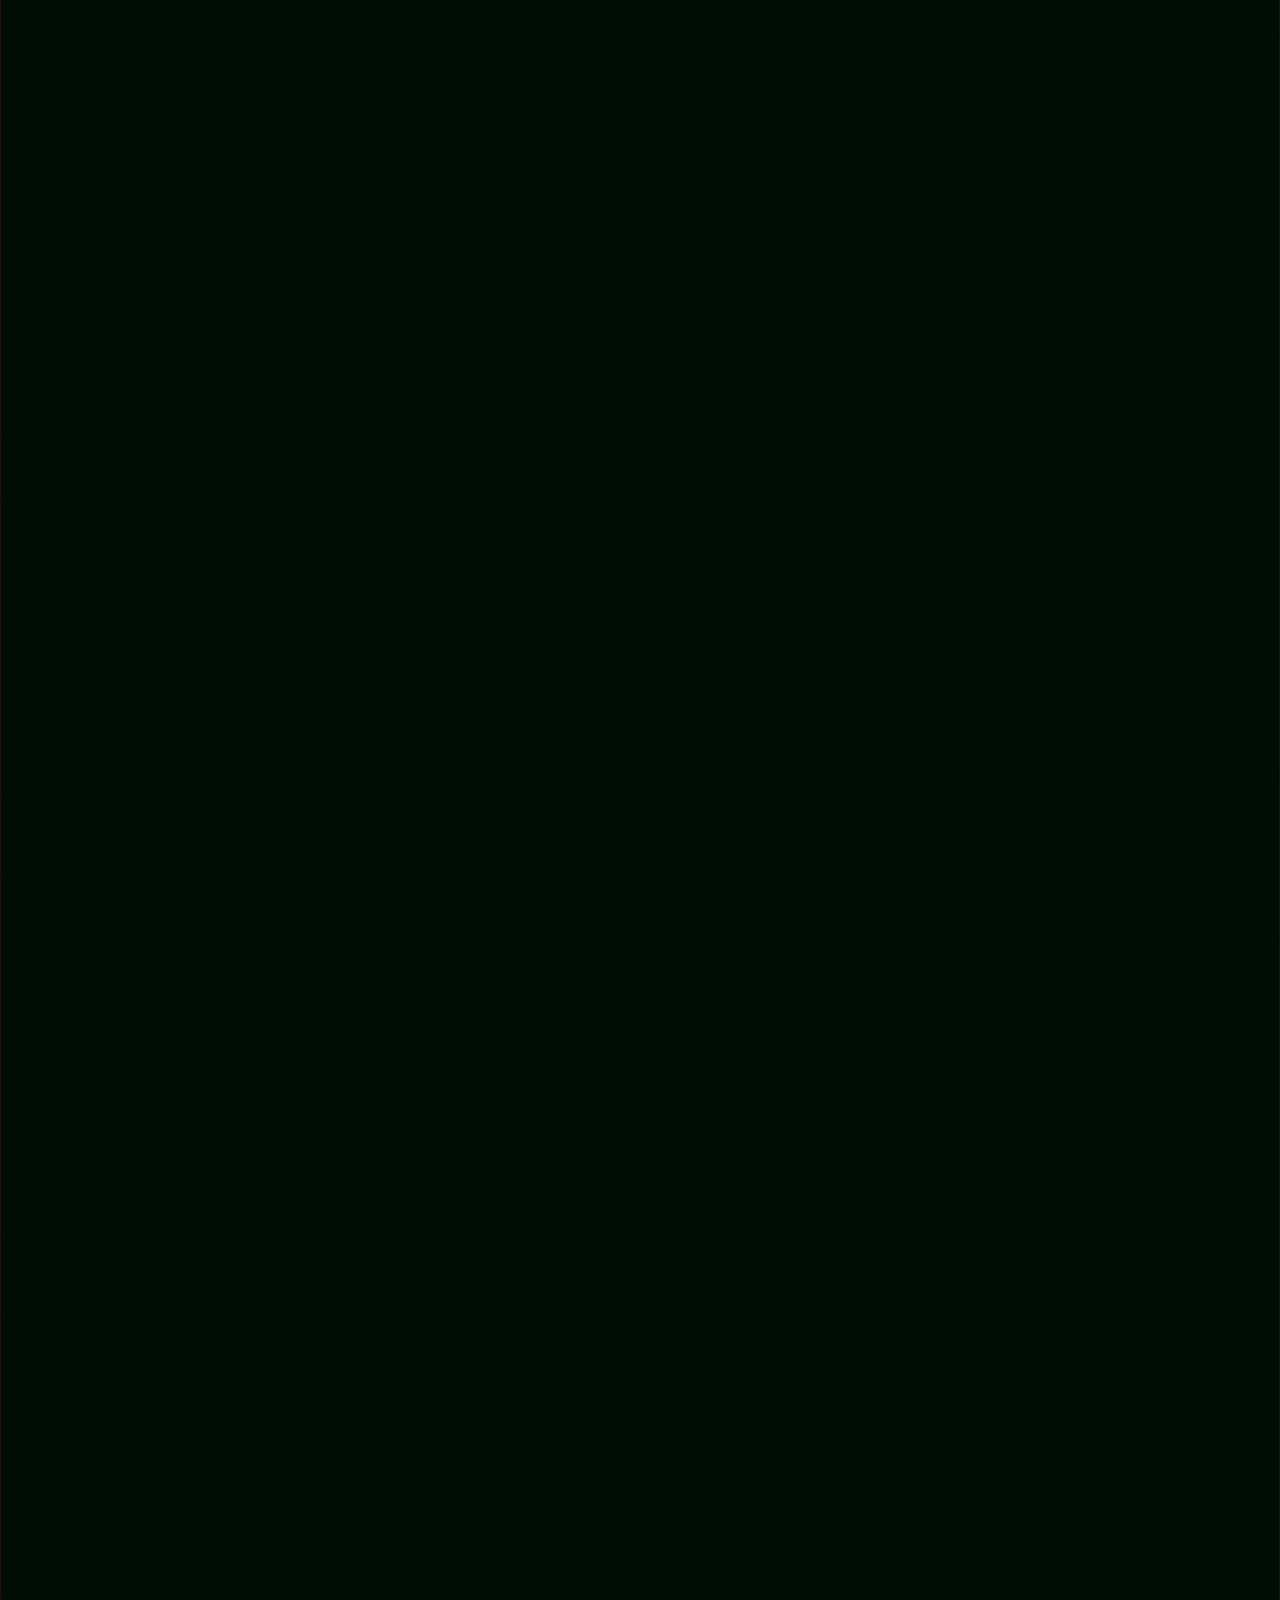
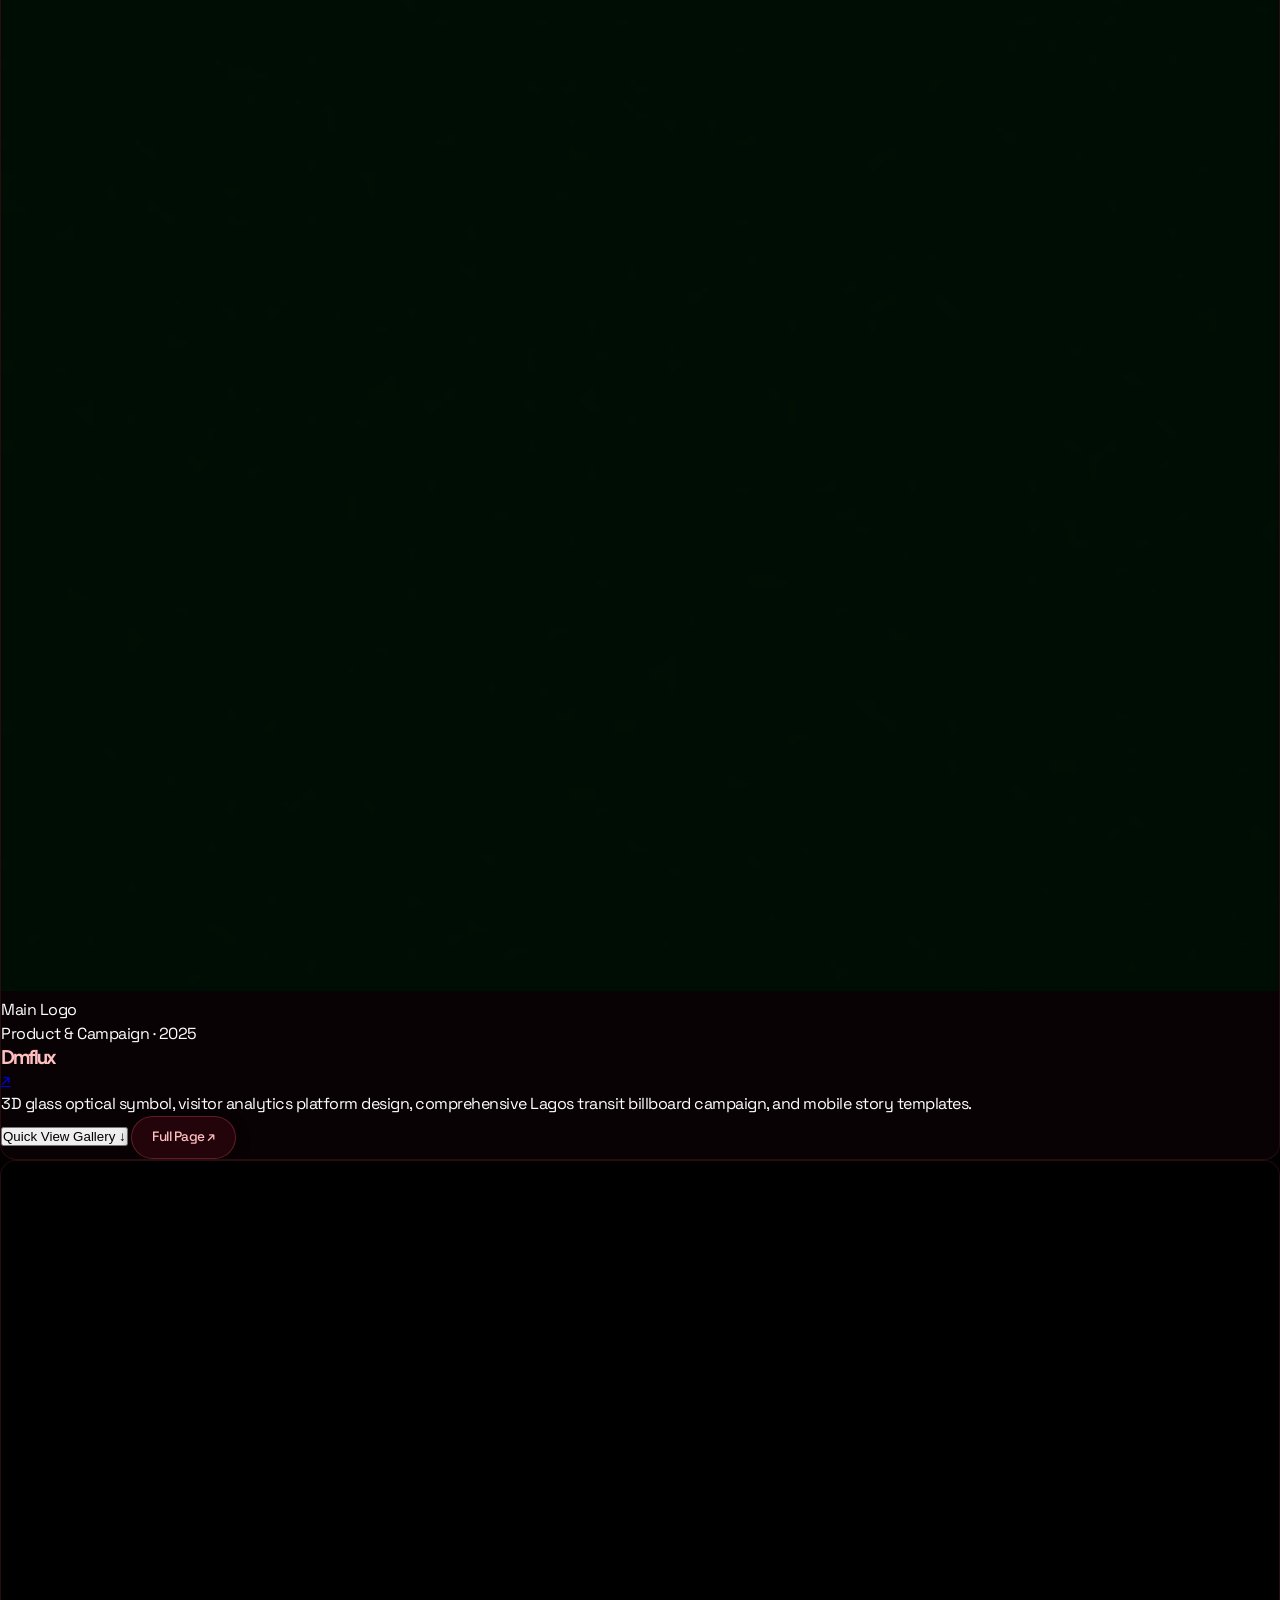
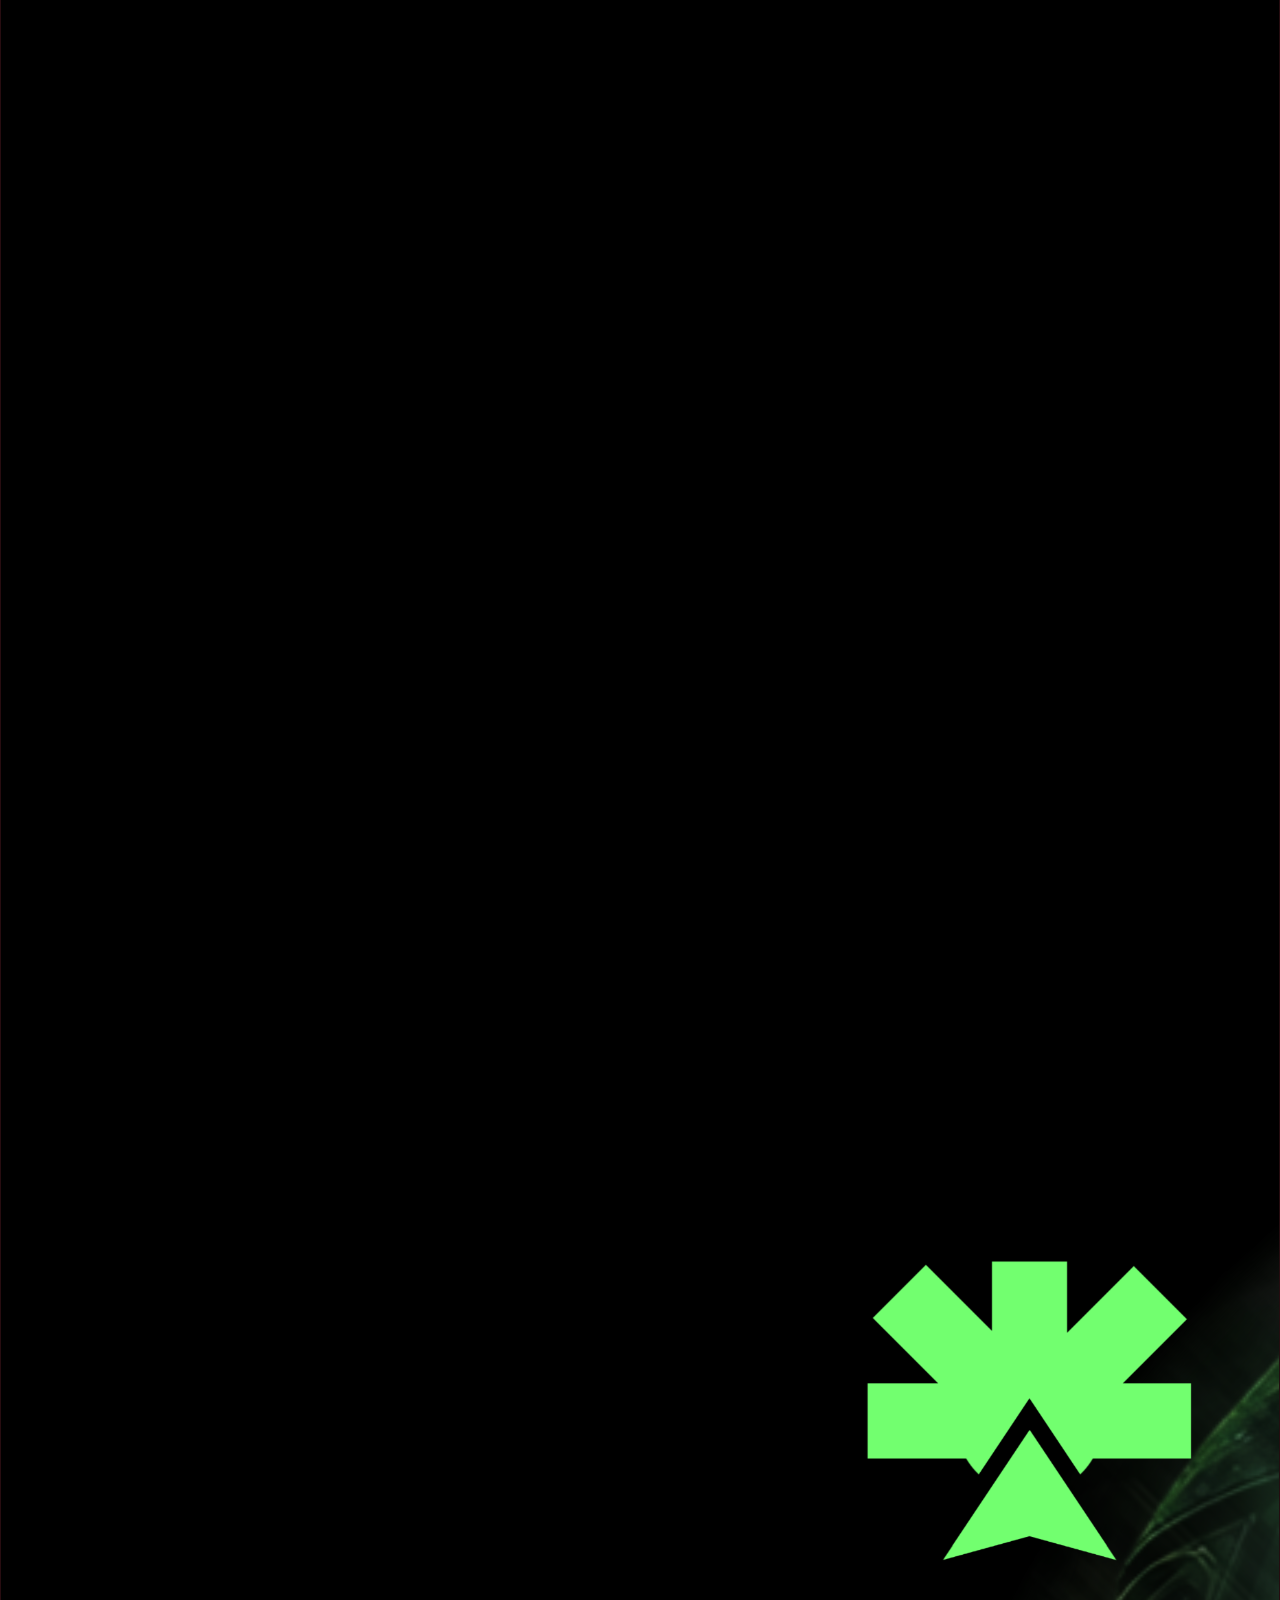
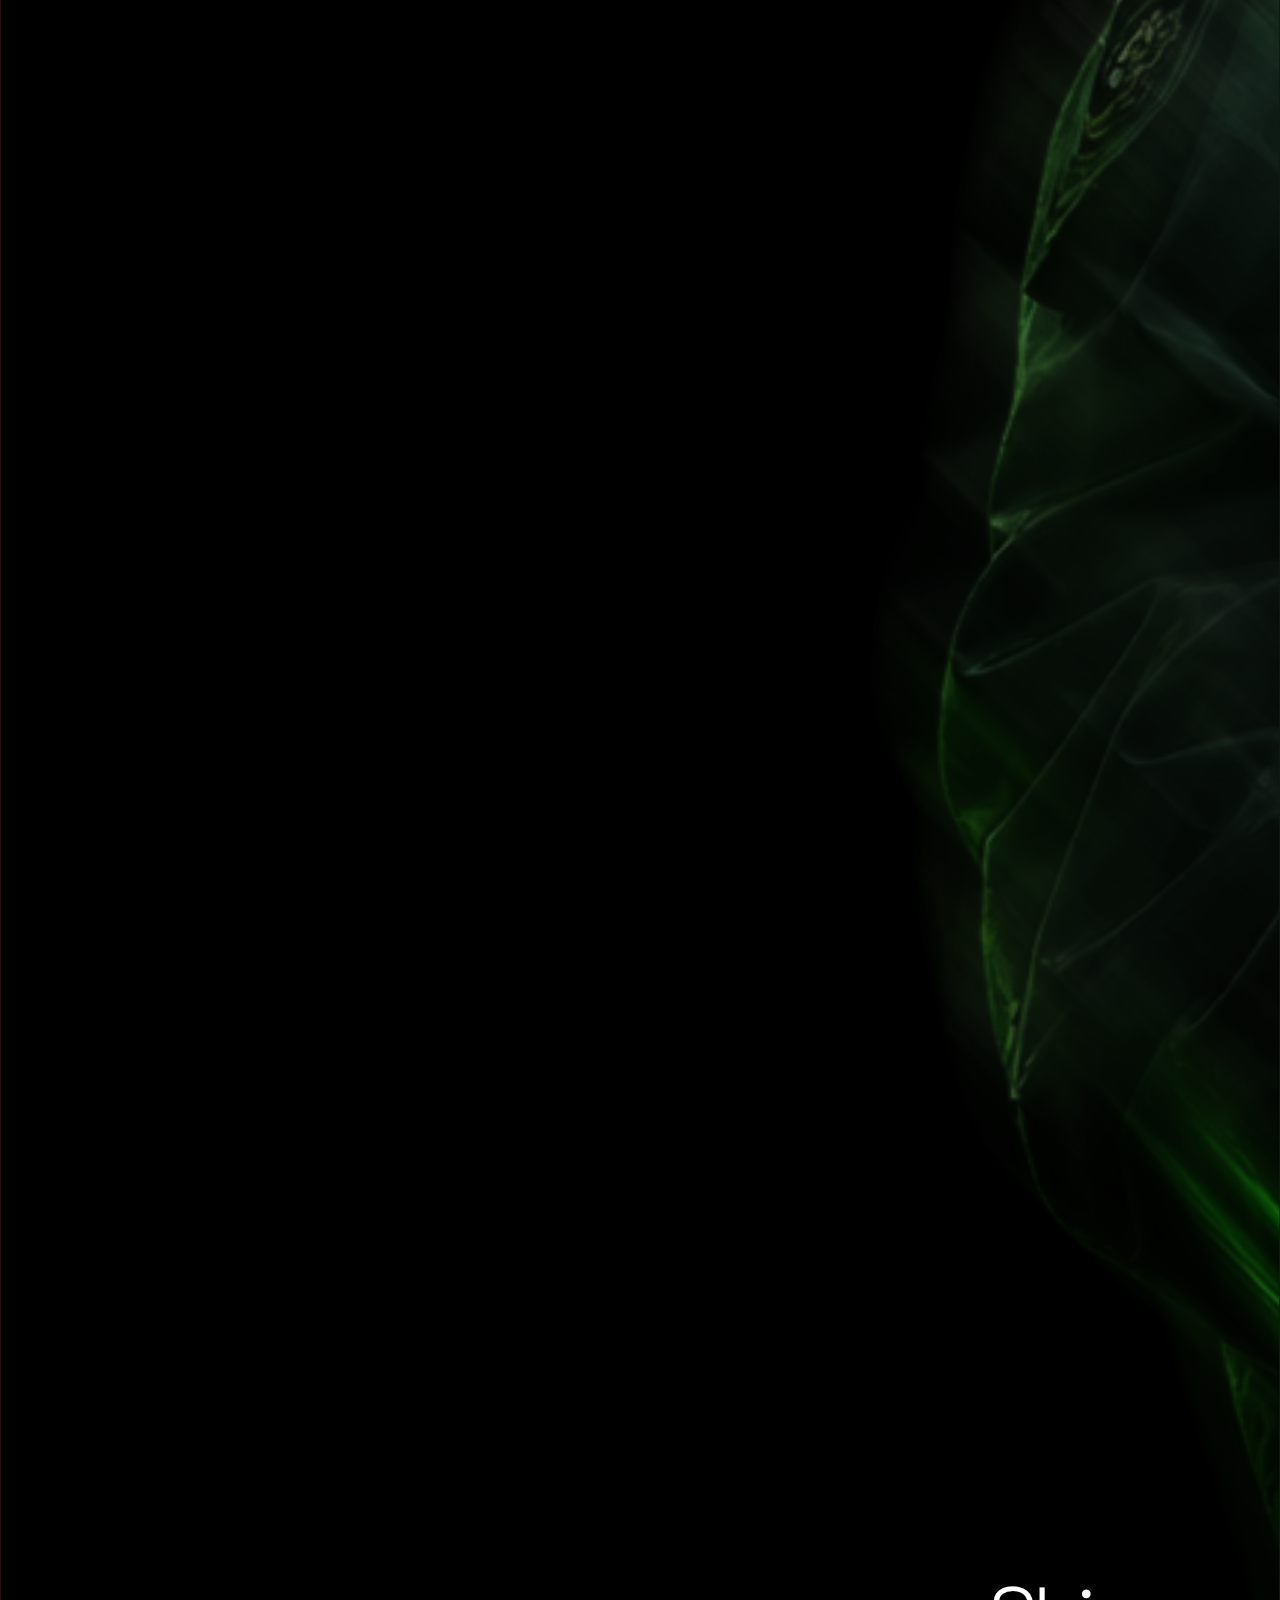
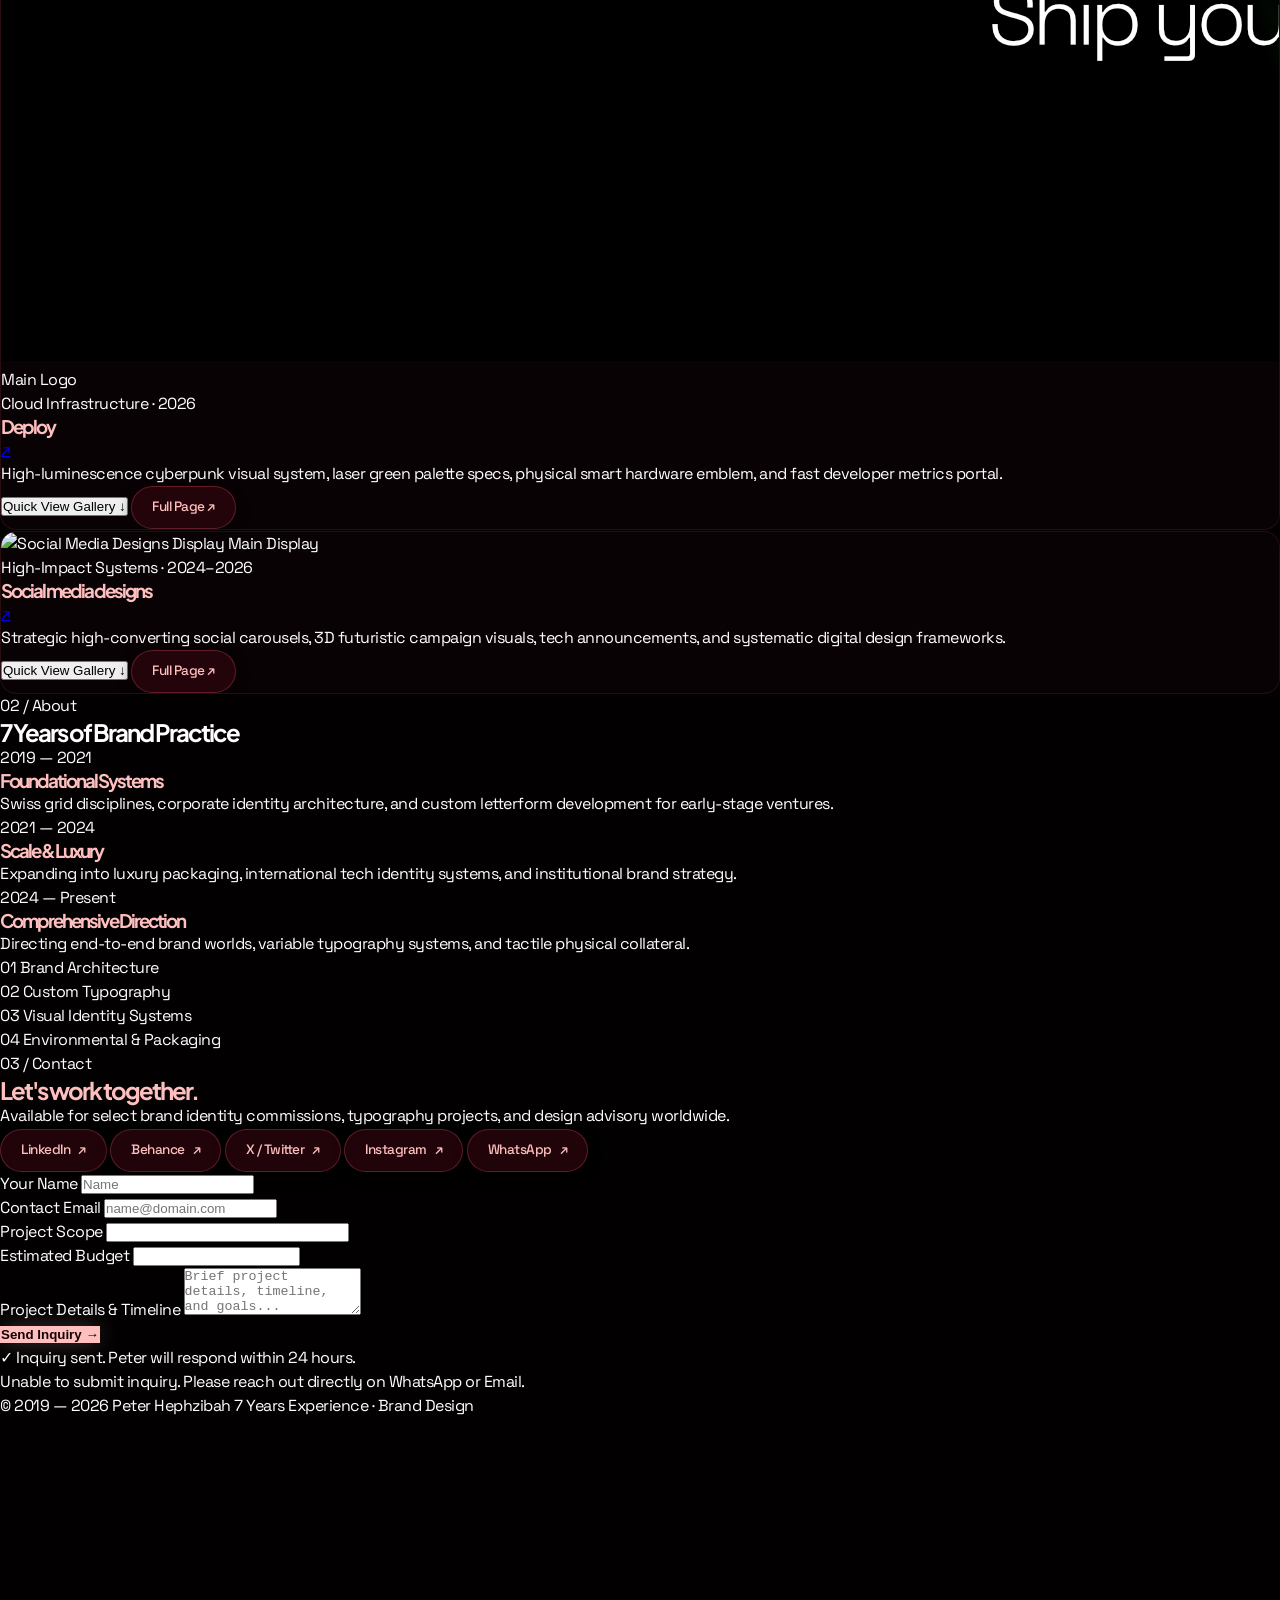
==== commit 998454c8: "Update index.html" ====
--- a/index.html
+++ b/index.html
@@ -142,7 +142,7 @@
           <div>
             <!-- Main Logo Display -->
             <div class="relative h-64 rounded-xl overflow-hidden bg-[#050505] border border-zinc-800 mb-6 group-hover:border-zinc-600 transition-colors cursor-pointer" data-project-id="qorv">
-              <img src="assets/qorv/qovinsta13.png" alt="QORV Primary Logo" class="w-full h-full object-cover group-hover:scale-105 transition-transform duration-500">
+              <img src="assets/qorv/qorv.png" alt="QORV Primary Logo" class="w-full h-full object-cover group-hover:scale-105 transition-transform duration-500">
               <span class="absolute top-3 right-3 text-[10px] font-mono px-2 py-0.5 rounded bg-black/75 border border-white/20 text-zinc-300">
                 Main Logo
               </span>
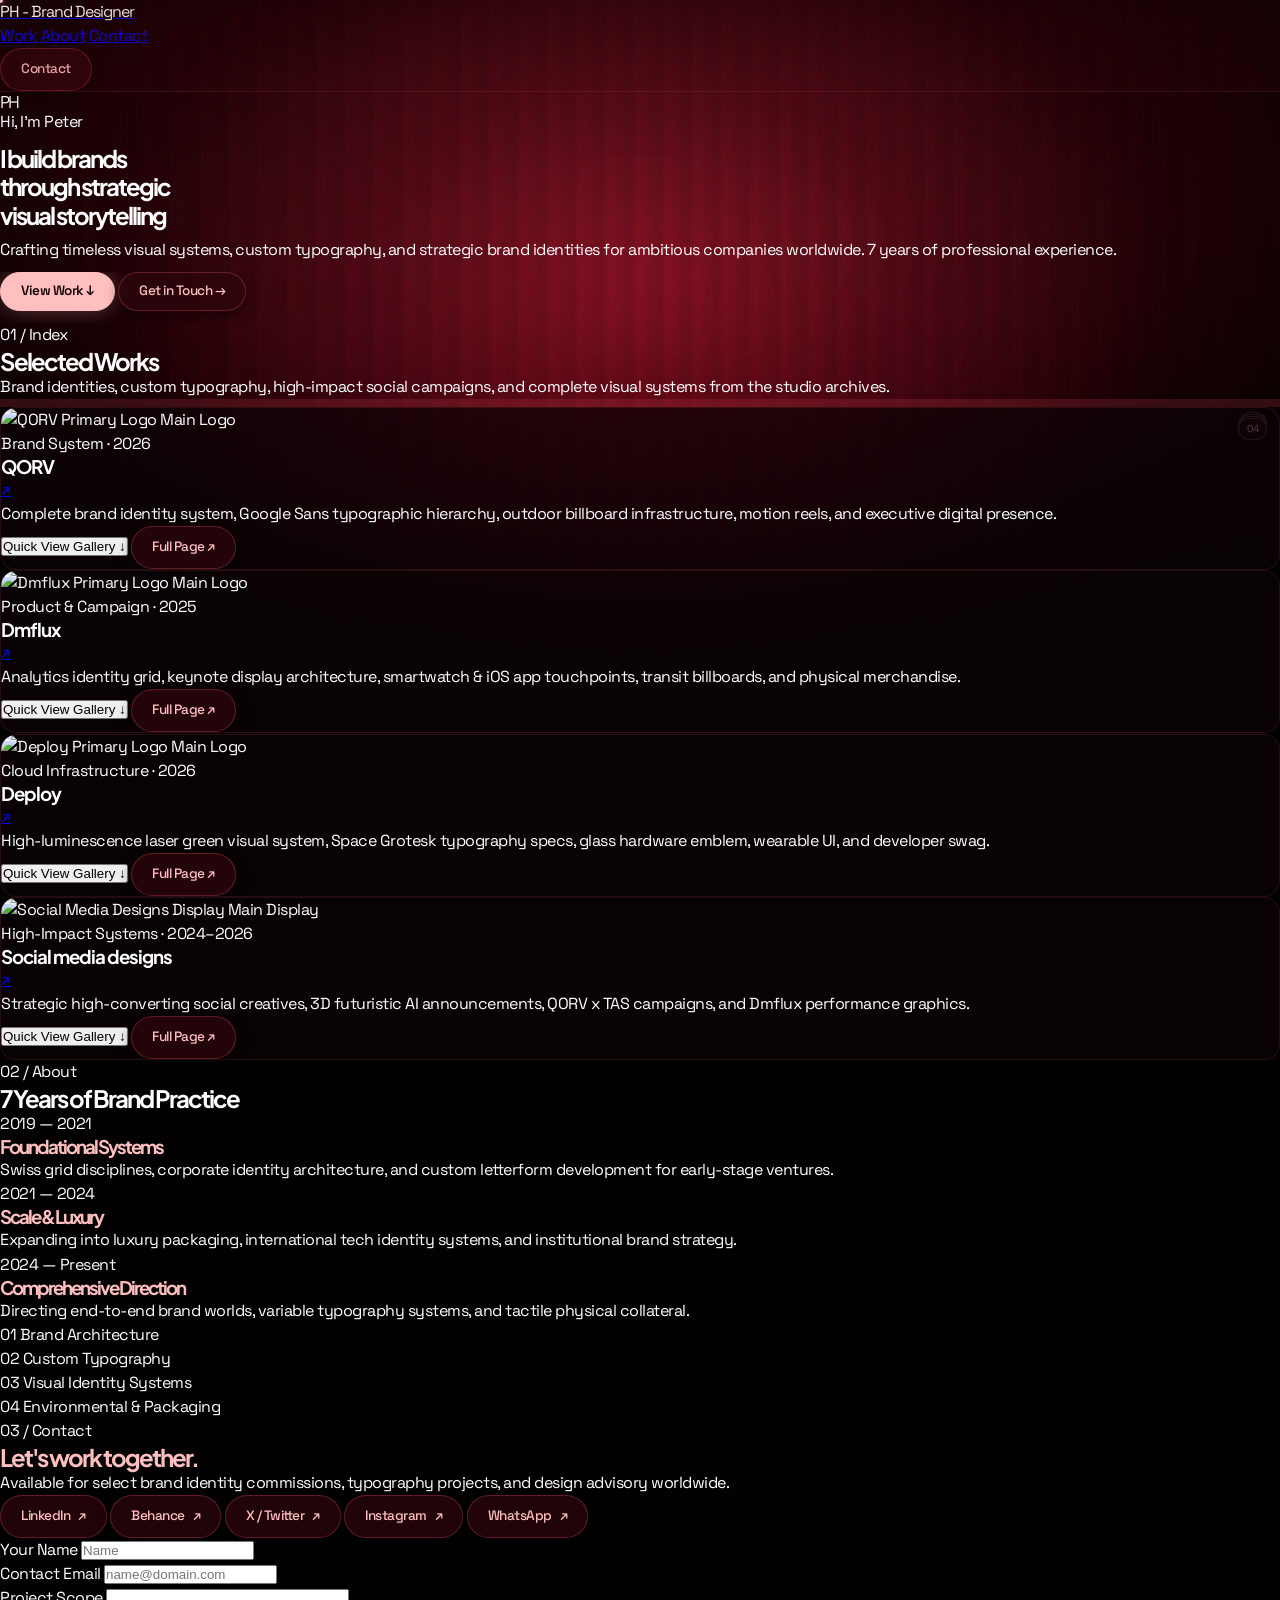
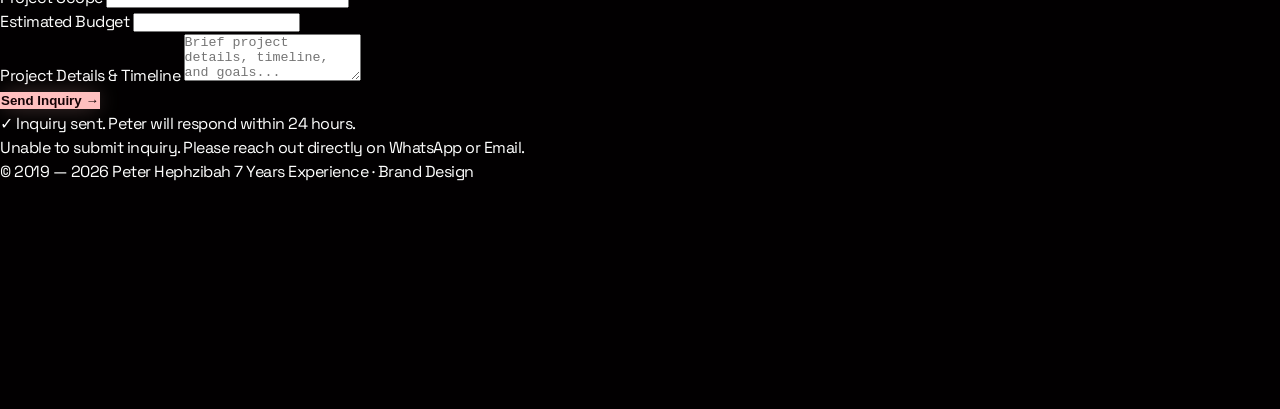
==== commit 43254aab: "Add files via upload" ====
--- a/index.html
+++ b/index.html
@@ -83,7 +83,10 @@
       <!-- Avatar Icon & Intro ('Hi, I'm Peter') -->
       <div class="pull-up-mask mb-6">
         <div class="pull-up-text flex flex-col items-center gap-3">
-          <img src="assets/icons/mypic.png" alt="Peter Hephzibah" class="w-[70px] h-[70px] object-cover rounded-full border-2 border-zinc-700/80 shadow-lg">
+          <div class="w-[70px] h-[70px] rounded-full border-2 border-zinc-700/80 shadow-lg bg-[#1c0408] flex items-center justify-center overflow-hidden">
+            <img src="assets/icons/mypic.png?v=2" alt="Peter Hephzibah" class="w-full h-full object-cover" onerror="this.style.display='none'; this.nextElementSibling.classList.remove('hidden');">
+            <span class="hidden text-lg font-bold tracking-neg-1 text-white">PH</span>
+          </div>
           <span class="text-sm sm:text-base text-white font-normal tracking-normal">Hi, I'm Peter</span>
         </div>
       </div>
@@ -122,7 +125,7 @@
          ========================================================================== -->
     <section id="work" class="py-24 px-6 md:px-12 max-w-6xl mx-auto border-t border-zinc-900">
       
-      <div class="flex flex-col md:flex-row md:items-end justify-between mb-16 pb-4 border-b border-zinc-900 scroll-reveal">
+      <div class="flex flex-col md:flex-row md:items-end justify-between mb-12 pb-4 border-b border-zinc-900 scroll-reveal">
         <div>
           <span class="text-xs uppercase tracking-wider text-zinc-500 block mb-1">01 / Index</span>
           <h2 class="font-bold text-3xl md:text-4xl text-white tracking-neg-1">
@@ -134,15 +137,52 @@
         </p>
       </div>
 
+      <!-- 4-Part Layered Scroll Showcase (12 Assets Grouped 1-3, 4-6, 7-9, 10-12) -->
+      <div id="scroll-layer-grid" class="grid grid-cols-1 sm:grid-cols-2 lg:grid-cols-4 gap-5 mb-16 scroll-reveal">
+
+        <!-- Part 1: Images 1-3 -->
+        <div class="scroll-layer-slot relative aspect-square rounded-2xl overflow-hidden bg-[#0a0204] shadow-xl" data-slot-index="0">
+          <img src="assets/Scroll/mockup-opt.png" alt="Archive Showcase 01" class="scroll-layer-img is-base">
+          <img src="assets/Scroll/mockup-opt2.png" alt="Archive Showcase 02" class="scroll-layer-img scroll-layer-slide" data-layer="2">
+          <img src="assets/Scroll/mockup-opt3.png" alt="Archive Showcase 03" class="scroll-layer-img scroll-layer-slide" data-layer="3">
+          <span class="scroll-layer-badge">01</span>
+        </div>
+
+        <!-- Part 2: Images 4, 5, 10 -->
+        <div class="scroll-layer-slot relative aspect-square rounded-2xl overflow-hidden bg-[#0a0204] shadow-xl" data-slot-index="1">
+          <img src="assets/Scroll/mockup-opt4.png" alt="Archive Showcase 04" class="scroll-layer-img is-base">
+          <img src="assets/Scroll/mockup-opt5.png" alt="Archive Showcase 05" class="scroll-layer-img scroll-layer-slide" data-layer="2">
+          <img src="assets/Scroll/mockup-opt10.png" alt="Archive Showcase 10" class="scroll-layer-img scroll-layer-slide" data-layer="3">
+          <span class="scroll-layer-badge">02</span>
+        </div>
+
+        <!-- Part 3: Images 7-9 -->
+        <div class="scroll-layer-slot relative aspect-square rounded-2xl overflow-hidden bg-[#0a0204] shadow-xl" data-slot-index="2">
+          <img src="assets/Scroll/mockup-opt7.png" alt="Archive Showcase 07" class="scroll-layer-img is-base">
+          <img src="assets/Scroll/mockup-opt8.png" alt="Archive Showcase 08" class="scroll-layer-img scroll-layer-slide" data-layer="2">
+          <img src="assets/Scroll/mockup-opt9.png" alt="Archive Showcase 09" class="scroll-layer-img scroll-layer-slide" data-layer="3">
+          <span class="scroll-layer-badge">03</span>
+        </div>
+
+        <!-- Part 4: Images 11, 6, 12 -->
+        <div class="scroll-layer-slot relative aspect-square rounded-2xl overflow-hidden bg-[#0a0204] shadow-xl" data-slot-index="3">
+          <img src="assets/Scroll/mockup-opt11.png" alt="Archive Showcase 11" class="scroll-layer-img is-base">
+          <img src="assets/Scroll/mockup-opt6.png" alt="Archive Showcase 06" class="scroll-layer-img scroll-layer-slide" data-layer="2">
+          <img src="assets/Scroll/mockup-opt12.png" alt="Archive Showcase 12" class="scroll-layer-img scroll-layer-slide" data-layer="3">
+          <span class="scroll-layer-badge">04</span>
+        </div>
+
+      </div>
+
       <!-- Projects Grid (2x2 Balanced Layout) -->
       <div class="grid grid-cols-1 md:grid-cols-2 gap-8">
 
-        <!-- Project 1: QORV (korv) -->
+        <!-- Project 1: QORV -->
         <article class="minimal-card p-6 flex flex-col justify-between group scroll-reveal reveal-delay-1">
           <div>
             <!-- Main Logo Display -->
             <div class="relative h-64 rounded-xl overflow-hidden bg-[#050505] border border-zinc-800 mb-6 group-hover:border-zinc-600 transition-colors cursor-pointer" data-project-id="qorv">
-              <img src="assets/qorv/qorv.png" alt="QORV Primary Logo" class="w-full h-full object-cover group-hover:scale-105 transition-transform duration-500">
+              <img src="assets/Qorv/qorv-opt.png" alt="QORV Primary Logo" class="w-full h-full object-cover group-hover:scale-105 transition-transform duration-500">
               <span class="absolute top-3 right-3 text-[10px] font-mono px-2 py-0.5 rounded bg-black/75 border border-white/20 text-zinc-300">
                 Main Logo
               </span>
@@ -152,7 +192,7 @@
             <div class="flex items-start justify-between">
               <div>
                 <span class="text-[11px] text-zinc-500 uppercase tracking-wider block">Brand System · 2026</span>
-                <h3 class="font-bold text-xl text-[#FFBFBF] mt-1 tracking-neg-1">QORV</h3>
+                <h3 class="font-bold text-xl text-white mt-1 tracking-neg-1px">QORV</h3>
               </div>
               <a href="qorv.html" class="text-xs text-zinc-400 hover:text-[#FFBFBF] p-1 transition-colors" title="Open Case Study">
                 ↗
@@ -160,7 +200,7 @@
             </div>
 
             <p class="text-xs text-zinc-400 mt-2 font-light leading-relaxed">
-              Complete brand identity system, Google Sans typographic hierarchy, outdoor billboard infrastructure, and executive digital presence.
+              Complete brand identity system, Google Sans typographic hierarchy, outdoor billboard infrastructure, motion reels, and executive digital presence.
             </p>
           </div>
 
@@ -180,7 +220,7 @@
           <div>
             <!-- Main Logo Display -->
             <div class="relative h-64 rounded-xl overflow-hidden bg-[#050505] border border-zinc-800 mb-6 group-hover:border-zinc-600 transition-colors cursor-pointer" data-project-id="dmflux">
-              <img src="assets/dmflux/dmfluxsoc.png" alt="Dmflux Primary Logo" class="w-full h-full object-cover group-hover:scale-105 transition-transform duration-500">
+              <img src="assets/Dmflux/dmflux-opt.png" alt="Dmflux Primary Logo" class="w-full h-full object-cover group-hover:scale-105 transition-transform duration-500">
               <span class="absolute top-3 right-3 text-[10px] font-mono px-2 py-0.5 rounded bg-black/75 border border-white/20 text-zinc-300">
                 Main Logo
               </span>
@@ -189,7 +229,7 @@
             <div class="flex items-start justify-between">
               <div>
                 <span class="text-[11px] text-zinc-500 uppercase tracking-wider block">Product & Campaign · 2025</span>
-                <h3 class="font-bold text-xl text-[#FFBFBF] mt-1 tracking-neg-1">Dmflux</h3>
+                <h3 class="font-bold text-xl text-white mt-1 tracking-neg-1px">Dmflux</h3>
               </div>
               <a href="dmflux.html" class="text-xs text-zinc-400 hover:text-[#FFBFBF] p-1 transition-colors" title="Open Case Study">
                 ↗
@@ -197,7 +237,7 @@
             </div>
 
             <p class="text-xs text-zinc-400 mt-2 font-light leading-relaxed">
-              3D glass optical symbol, visitor analytics platform design, comprehensive Lagos transit billboard campaign, and mobile story templates.
+              Analytics identity grid, keynote display architecture, smartwatch & iOS app touchpoints, transit billboards, and physical merchandise.
             </p>
           </div>
 
@@ -217,7 +257,7 @@
           <div>
             <!-- Main Logo Display -->
             <div class="relative h-64 rounded-xl overflow-hidden bg-[#050505] border border-zinc-800 mb-6 group-hover:border-zinc-600 transition-colors cursor-pointer" data-project-id="deploy">
-              <img src="assets/Deploy/deploy_sm2.png" alt="Deploy Primary Logo" class="w-full h-full object-cover group-hover:scale-105 transition-transform duration-500">
+              <img src="assets/Deploy/deploy-opt2.png" alt="Deploy Primary Logo" class="w-full h-full object-cover group-hover:scale-105 transition-transform duration-500">
               <span class="absolute top-3 right-3 text-[10px] font-mono px-2 py-0.5 rounded bg-black/75 border border-white/20 text-zinc-300">
                 Main Logo
               </span>
@@ -226,7 +266,7 @@
             <div class="flex items-start justify-between">
               <div>
                 <span class="text-[11px] text-zinc-500 uppercase tracking-wider block">Cloud Infrastructure · 2026</span>
-                <h3 class="font-bold text-xl text-[#FFBFBF] mt-1 tracking-neg-1">Deploy</h3>
+                <h3 class="font-bold text-xl text-white mt-1 tracking-neg-1px">Deploy</h3>
               </div>
               <a href="deploy.html" class="text-xs text-zinc-400 hover:text-[#FFBFBF] p-1 transition-colors" title="Open Case Study">
                 ↗
@@ -234,7 +274,7 @@
             </div>
 
             <p class="text-xs text-zinc-400 mt-2 font-light leading-relaxed">
-              High-luminescence cyberpunk visual system, laser green palette specs, physical smart hardware emblem, and fast developer metrics portal.
+              High-luminescence laser green visual system, Space Grotesk typography specs, glass hardware emblem, wearable UI, and developer swag.
             </p>
           </div>
 
@@ -254,7 +294,7 @@
           <div>
             <!-- Main Display -->
             <div class="relative h-64 rounded-xl overflow-hidden bg-[#050505] border border-zinc-800 mb-6 group-hover:border-zinc-600 transition-colors cursor-pointer" data-project-id="social-media-designs">
-              <img src="assets/Social media designs/qorv smds.png" alt="Social Media Designs Display" class="w-full h-full object-cover group-hover:scale-105 transition-transform duration-500">
+              <img src="assets/Social media designs/smd-opt3.png" alt="Social Media Designs Display" class="w-full h-full object-cover group-hover:scale-105 transition-transform duration-500">
               <span class="absolute top-3 right-3 text-[10px] font-mono px-2 py-0.5 rounded bg-black/75 border border-white/20 text-zinc-300">
                 Main Display
               </span>
@@ -263,7 +303,7 @@
             <div class="flex items-start justify-between">
               <div>
                 <span class="text-[11px] text-zinc-500 uppercase tracking-wider block">High-Impact Systems · 2024–2026</span>
-                <h3 class="font-bold text-xl text-[#FFBFBF] mt-1 tracking-neg-1">Social media designs</h3>
+                <h3 class="font-bold text-xl text-white mt-1 tracking-neg-1px">Social media designs</h3>
               </div>
               <a href="social-media-designs.html" class="text-xs text-zinc-400 hover:text-[#FFBFBF] p-1 transition-colors" title="Open Case Study">
                 ↗
@@ -271,7 +311,7 @@
             </div>
 
             <p class="text-xs text-zinc-400 mt-2 font-light leading-relaxed">
-              Strategic high-converting social carousels, 3D futuristic campaign visuals, tech announcements, and systematic digital design frameworks.
+              Strategic high-converting social creatives, 3D futuristic AI announcements, QORV x TAS campaigns, and Dmflux performance graphics.
             </p>
           </div>
 
--- a/style.css
+++ b/style.css
@@ -445,3 +445,73 @@
 ::-webkit-scrollbar-thumb:hover {
   background: #666666;
 }
+
+/* ==========================================================================
+   4-PART LAYERED SCROLL SHOWCASE (12 ASSETS, 3 SLIDE-UP LAYERS PER SLOT)
+   ========================================================================== */
+.scroll-layer-slot {
+  position: relative;
+  border: 1px solid rgba(255, 80, 100, 0.16);
+  transition: border-color 0.35s ease, box-shadow 0.35s ease;
+}
+
+.scroll-layer-slot:hover {
+  border-color: rgba(255, 191, 191, 0.5);
+  box-shadow:
+    0 0 32px -6px rgba(220, 25, 50, 0.38),
+    inset 0 1px 1px 0 rgba(255, 191, 191, 0.35);
+}
+
+.scroll-layer-img {
+  position: absolute;
+  inset: 0;
+  width: 100%;
+  height: 100%;
+  object-fit: cover;
+  will-change: transform;
+  user-select: none;
+  pointer-events: none;
+}
+
+.scroll-layer-img.is-base {
+  z-index: 1;
+  transform: translate3d(0, 0, 0);
+}
+
+.scroll-layer-slide[data-layer="2"] {
+  z-index: 2;
+  transform: translate3d(0, 100%, 0);
+  transition: transform 0.14s cubic-bezier(0.22, 1, 0.36, 1);
+  box-shadow: 0 -10px 30px rgba(0, 0, 0, 0.65);
+}
+
+.scroll-layer-slide[data-layer="3"] {
+  z-index: 3;
+  transform: translate3d(0, 100%, 0);
+  transition: transform 0.14s cubic-bezier(0.22, 1, 0.36, 1);
+  box-shadow: 0 -10px 30px rgba(0, 0, 0, 0.65);
+}
+
+.scroll-layer-badge {
+  position: absolute;
+  top: 0.75rem;
+  right: 0.75rem;
+  z-index: 10;
+  font-family: 'Space Grotesk', monospace;
+  font-size: 10px;
+  padding: 0.15rem 0.5rem;
+  border-radius: 9999px;
+  background: rgba(14, 2, 5, 0.8);
+  border: 1px solid rgba(255, 191, 191, 0.28);
+  color: #FFBFBF;
+  backdrop-filter: blur(8px);
+  -webkit-backdrop-filter: blur(8px);
+}
+
+@media (prefers-reduced-motion: reduce) {
+  .scroll-layer-slide[data-layer="2"],
+  .scroll-layer-slide[data-layer="3"] {
+    transform: translate3d(0, 0, 0) !important;
+    transition: none !important;
+  }
+}
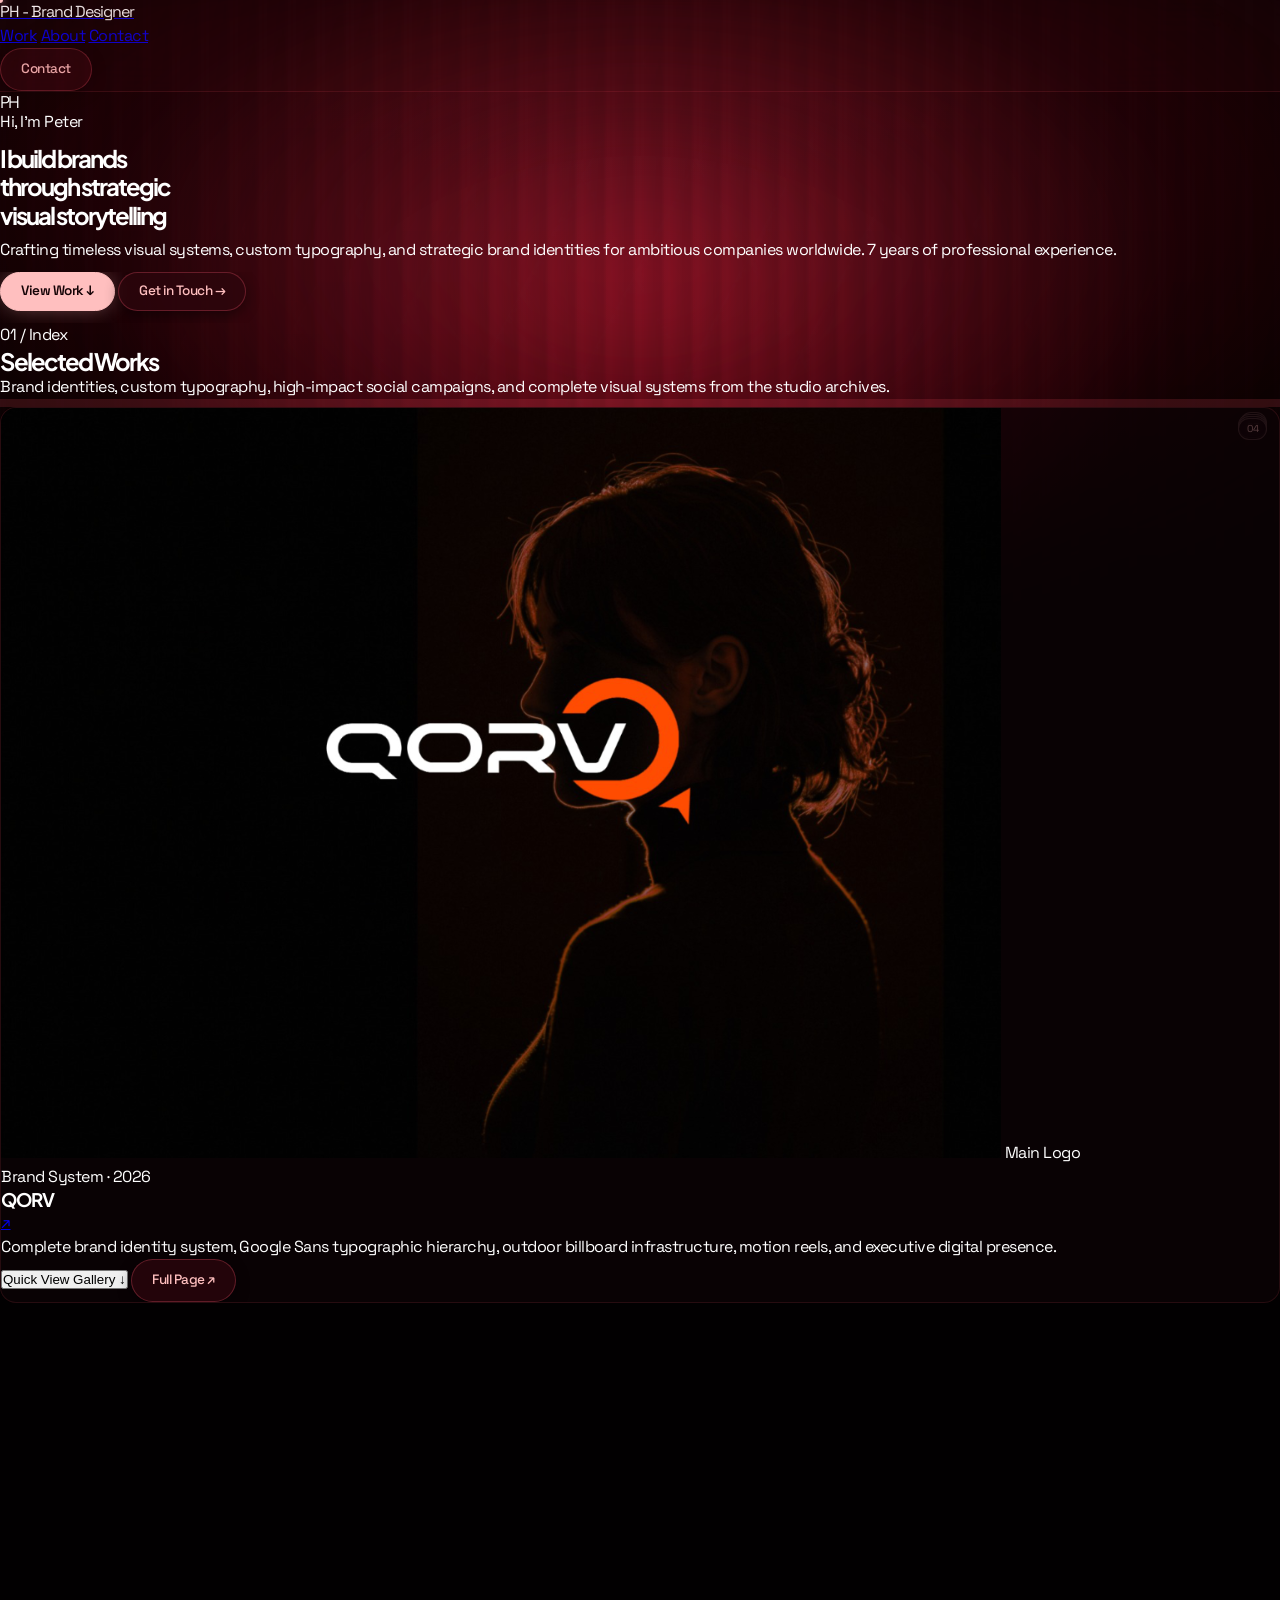
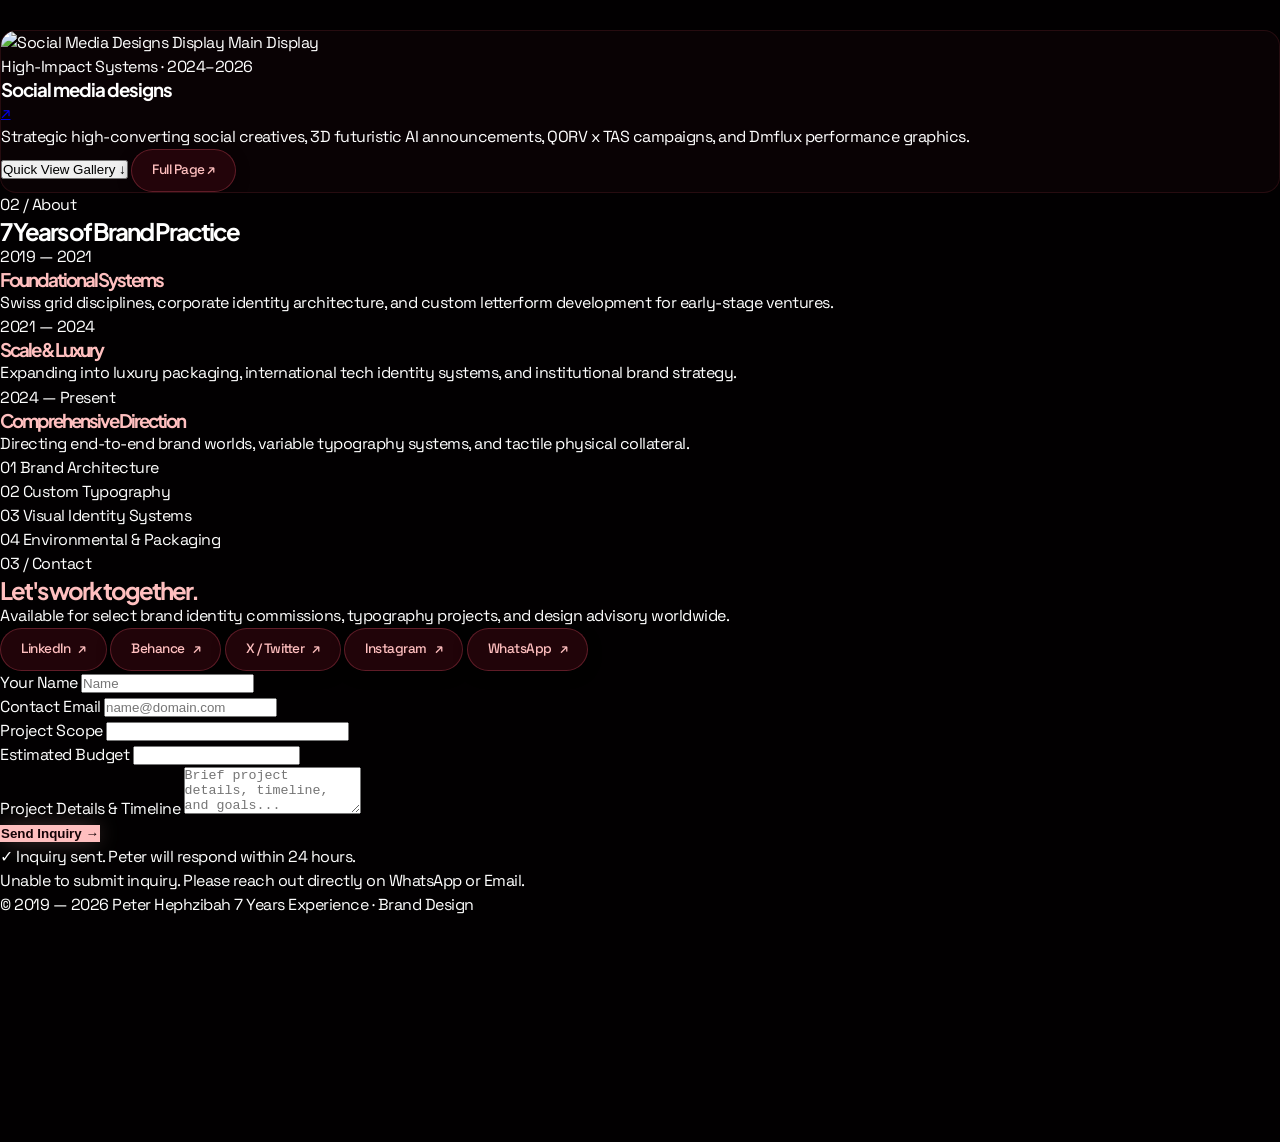
==== commit 03388cc1: "Update index.html" ====
--- a/index.html
+++ b/index.html
@@ -182,7 +182,7 @@
           <div>
             <!-- Main Logo Display -->
             <div class="relative h-64 rounded-xl overflow-hidden bg-[#050505] border border-zinc-800 mb-6 group-hover:border-zinc-600 transition-colors cursor-pointer" data-project-id="qorv">
-              <img src="assets/Qorv/qorv-opt.png" alt="QORV Primary Logo" class="w-full h-full object-cover group-hover:scale-105 transition-transform duration-500">
+              <img src="Assets/Qorv/qorv-opt.png" alt="QORV Primary Logo" class="w-full h-full object-cover group-hover:scale-105 transition-transform duration-500">
               <span class="absolute top-3 right-3 text-[10px] font-mono px-2 py-0.5 rounded bg-black/75 border border-white/20 text-zinc-300">
                 Main Logo
               </span>
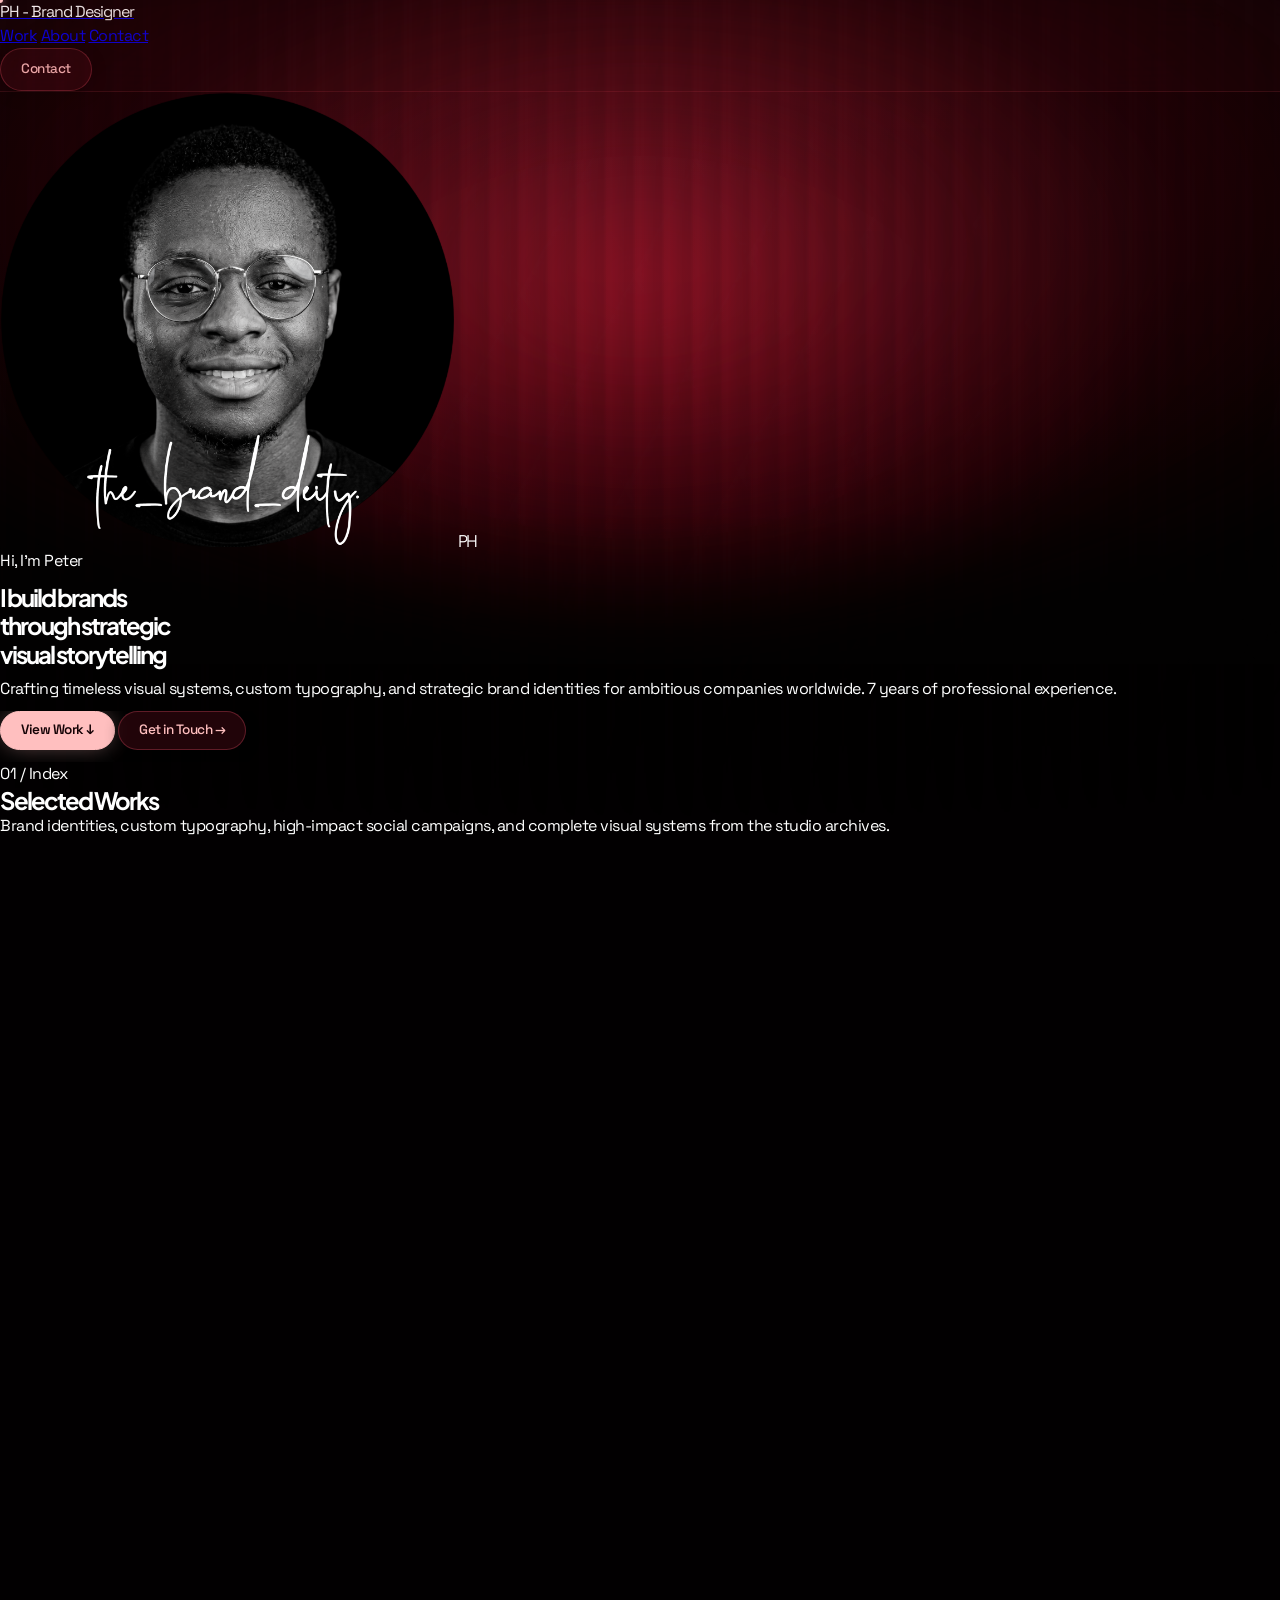
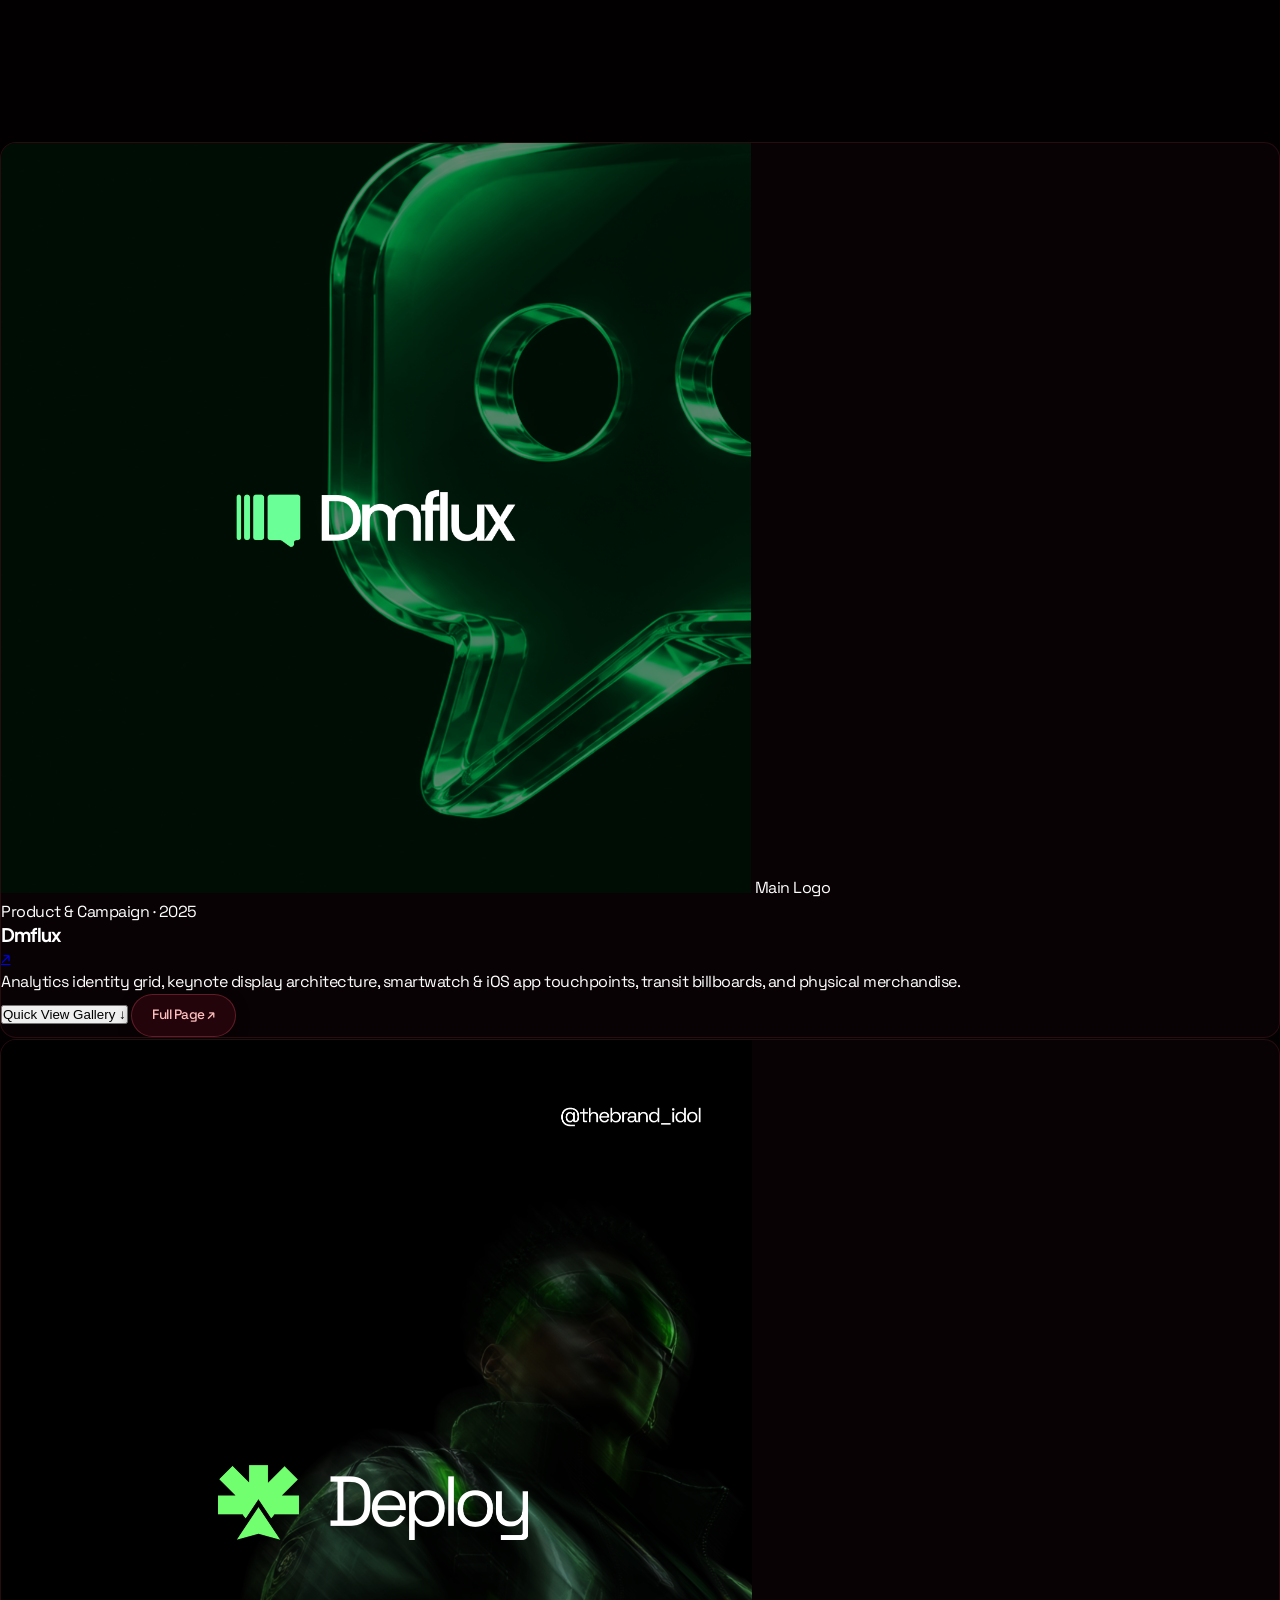
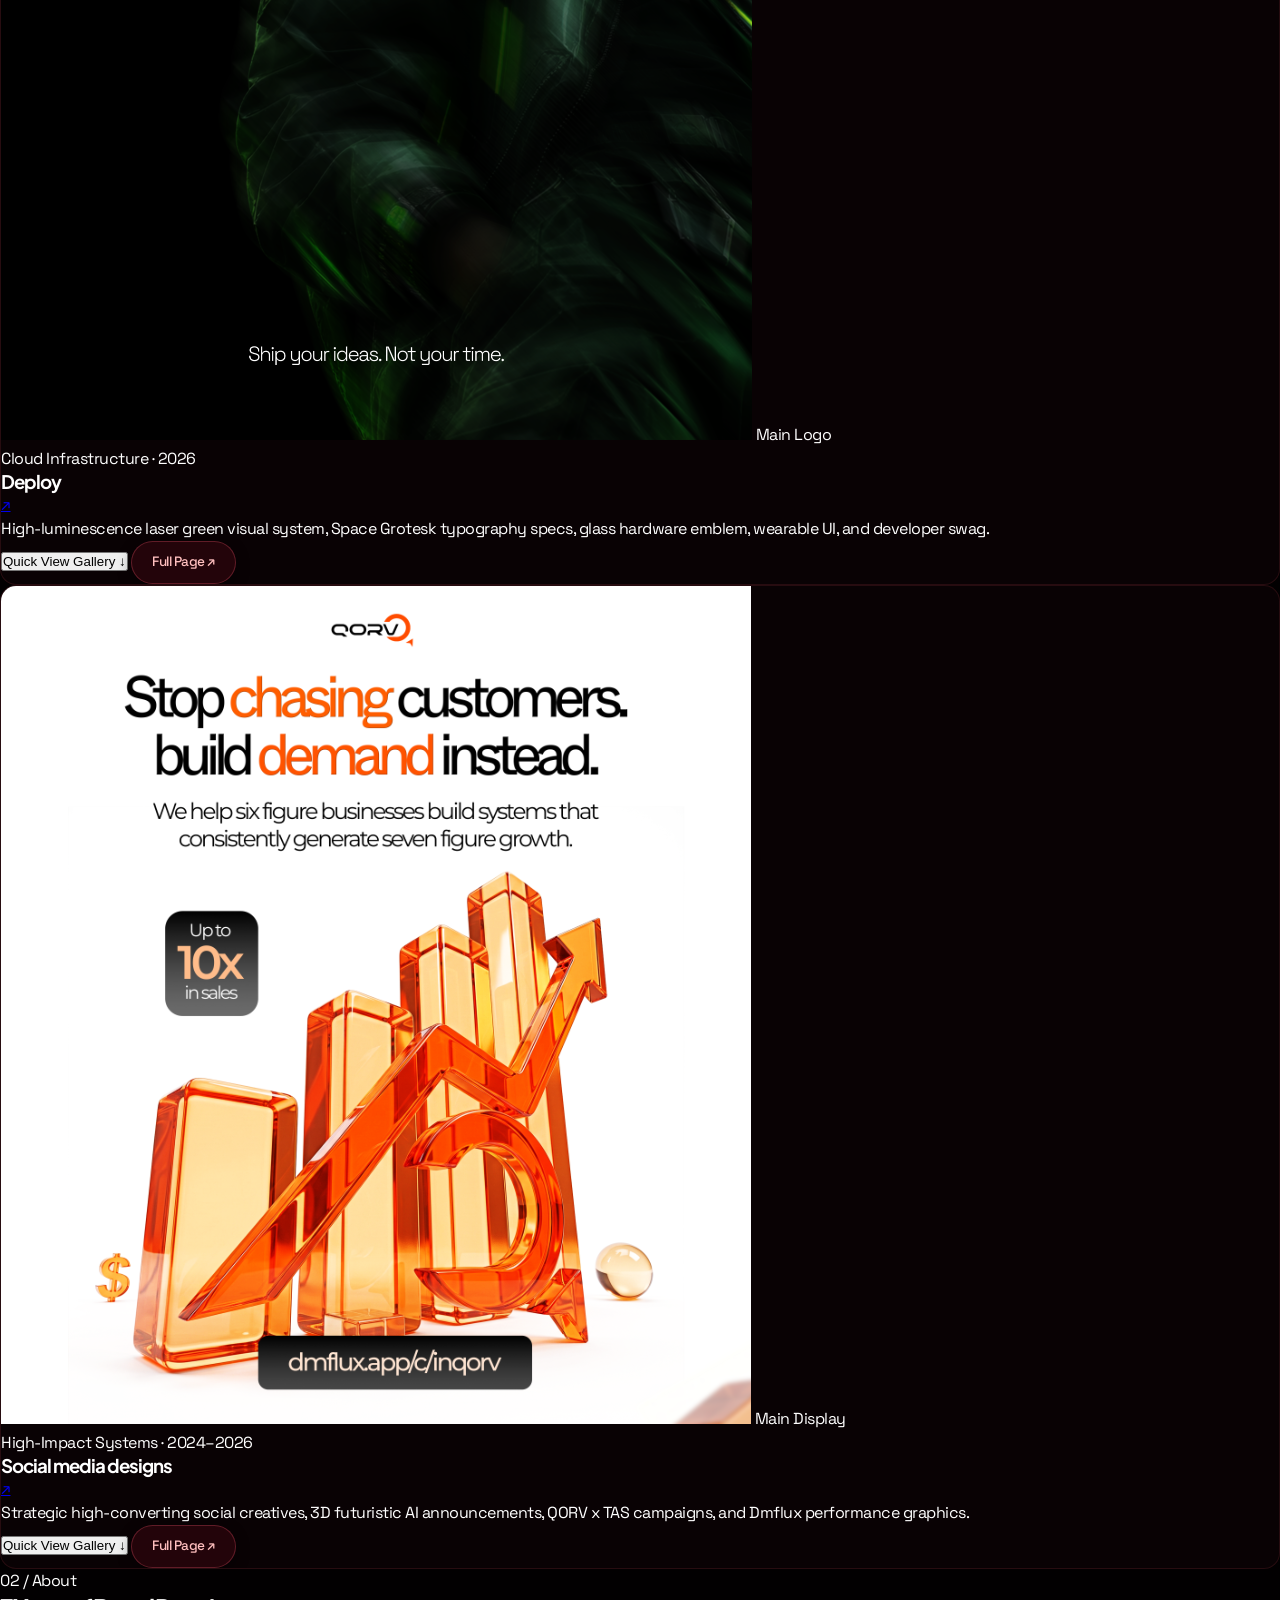
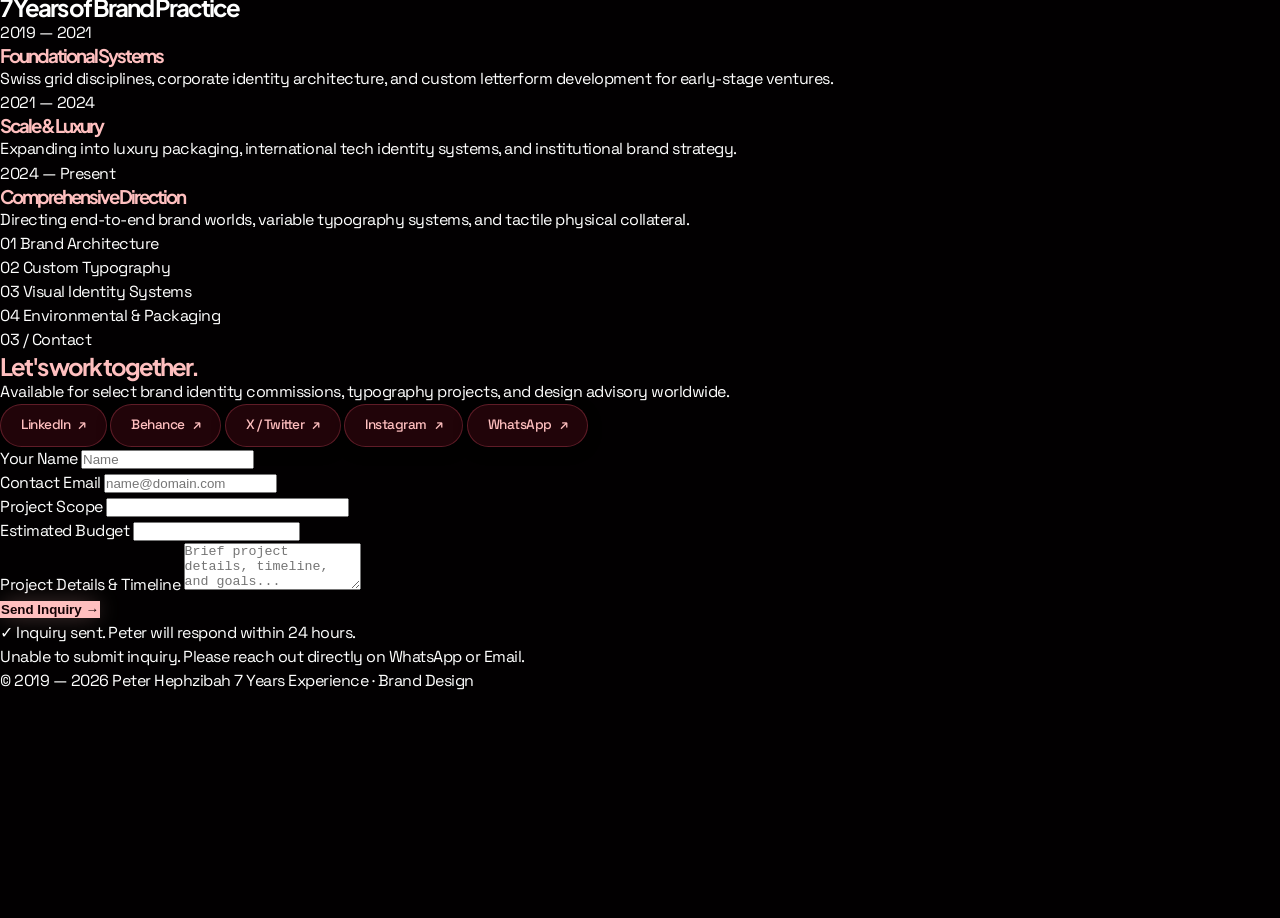
==== commit cc85076b: "Add files via upload" ====
--- a/index.html
+++ b/index.html
@@ -84,7 +84,7 @@
       <div class="pull-up-mask mb-6">
         <div class="pull-up-text flex flex-col items-center gap-3">
           <div class="w-[70px] h-[70px] rounded-full border-2 border-zinc-700/80 shadow-lg bg-[#1c0408] flex items-center justify-center overflow-hidden">
-            <img src="assets/icons/mypic.png?v=2" alt="Peter Hephzibah" class="w-full h-full object-cover" onerror="this.style.display='none'; this.nextElementSibling.classList.remove('hidden');">
+            <img src="Assets/icons/mypic.png?v=2" alt="Peter Hephzibah" class="w-full h-full object-cover" onerror="this.style.display='none'; this.nextElementSibling.classList.remove('hidden');">
             <span class="hidden text-lg font-bold tracking-neg-1 text-white">PH</span>
           </div>
           <span class="text-sm sm:text-base text-white font-normal tracking-normal">Hi, I'm Peter</span>
@@ -142,33 +142,33 @@
 
         <!-- Part 1: Images 1-3 -->
         <div class="scroll-layer-slot relative aspect-square rounded-2xl overflow-hidden bg-[#0a0204] shadow-xl" data-slot-index="0">
-          <img src="assets/Scroll/mockup-opt.png" alt="Archive Showcase 01" class="scroll-layer-img is-base">
-          <img src="assets/Scroll/mockup-opt2.png" alt="Archive Showcase 02" class="scroll-layer-img scroll-layer-slide" data-layer="2">
-          <img src="assets/Scroll/mockup-opt3.png" alt="Archive Showcase 03" class="scroll-layer-img scroll-layer-slide" data-layer="3">
+          <img src="Assets/Scroll/mockup-opt.png" alt="Archive Showcase 01" class="scroll-layer-img is-base">
+          <img src="Assets/Scroll/mockup-opt2.png" alt="Archive Showcase 02" class="scroll-layer-img scroll-layer-slide" data-layer="2">
+          <img src="Assets/Scroll/mockup-opt3.png" alt="Archive Showcase 03" class="scroll-layer-img scroll-layer-slide" data-layer="3">
           <span class="scroll-layer-badge">01</span>
         </div>
 
         <!-- Part 2: Images 4, 5, 10 -->
         <div class="scroll-layer-slot relative aspect-square rounded-2xl overflow-hidden bg-[#0a0204] shadow-xl" data-slot-index="1">
-          <img src="assets/Scroll/mockup-opt4.png" alt="Archive Showcase 04" class="scroll-layer-img is-base">
-          <img src="assets/Scroll/mockup-opt5.png" alt="Archive Showcase 05" class="scroll-layer-img scroll-layer-slide" data-layer="2">
-          <img src="assets/Scroll/mockup-opt10.png" alt="Archive Showcase 10" class="scroll-layer-img scroll-layer-slide" data-layer="3">
+          <img src="Assets/Scroll/mockup-opt4.png" alt="Archive Showcase 04" class="scroll-layer-img is-base">
+          <img src="Assets/Scroll/mockup-opt5.png" alt="Archive Showcase 05" class="scroll-layer-img scroll-layer-slide" data-layer="2">
+          <img src="Assets/Scroll/mockup-opt10.png" alt="Archive Showcase 10" class="scroll-layer-img scroll-layer-slide" data-layer="3">
           <span class="scroll-layer-badge">02</span>
         </div>
 
         <!-- Part 3: Images 7-9 -->
         <div class="scroll-layer-slot relative aspect-square rounded-2xl overflow-hidden bg-[#0a0204] shadow-xl" data-slot-index="2">
-          <img src="assets/Scroll/mockup-opt7.png" alt="Archive Showcase 07" class="scroll-layer-img is-base">
-          <img src="assets/Scroll/mockup-opt8.png" alt="Archive Showcase 08" class="scroll-layer-img scroll-layer-slide" data-layer="2">
-          <img src="assets/Scroll/mockup-opt9.png" alt="Archive Showcase 09" class="scroll-layer-img scroll-layer-slide" data-layer="3">
+          <img src="Assets/Scroll/mockup-opt7.png" alt="Archive Showcase 07" class="scroll-layer-img is-base">
+          <img src="Assets/Scroll/mockup-opt8.png" alt="Archive Showcase 08" class="scroll-layer-img scroll-layer-slide" data-layer="2">
+          <img src="Assets/Scroll/mockup-opt9.png" alt="Archive Showcase 09" class="scroll-layer-img scroll-layer-slide" data-layer="3">
           <span class="scroll-layer-badge">03</span>
         </div>
 
         <!-- Part 4: Images 11, 6, 12 -->
         <div class="scroll-layer-slot relative aspect-square rounded-2xl overflow-hidden bg-[#0a0204] shadow-xl" data-slot-index="3">
-          <img src="assets/Scroll/mockup-opt11.png" alt="Archive Showcase 11" class="scroll-layer-img is-base">
-          <img src="assets/Scroll/mockup-opt6.png" alt="Archive Showcase 06" class="scroll-layer-img scroll-layer-slide" data-layer="2">
-          <img src="assets/Scroll/mockup-opt12.png" alt="Archive Showcase 12" class="scroll-layer-img scroll-layer-slide" data-layer="3">
+          <img src="Assets/Scroll/mockup-opt11.png" alt="Archive Showcase 11" class="scroll-layer-img is-base">
+          <img src="Assets/Scroll/mockup-opt6.png" alt="Archive Showcase 06" class="scroll-layer-img scroll-layer-slide" data-layer="2">
+          <img src="Assets/Scroll/mockup-opt12.png" alt="Archive Showcase 12" class="scroll-layer-img scroll-layer-slide" data-layer="3">
           <span class="scroll-layer-badge">04</span>
         </div>
 
@@ -220,7 +220,7 @@
           <div>
             <!-- Main Logo Display -->
             <div class="relative h-64 rounded-xl overflow-hidden bg-[#050505] border border-zinc-800 mb-6 group-hover:border-zinc-600 transition-colors cursor-pointer" data-project-id="dmflux">
-              <img src="assets/Dmflux/dmflux-opt.png" alt="Dmflux Primary Logo" class="w-full h-full object-cover group-hover:scale-105 transition-transform duration-500">
+              <img src="Assets/Dmflux/dmflux-opt.png" alt="Dmflux Primary Logo" class="w-full h-full object-cover group-hover:scale-105 transition-transform duration-500">
               <span class="absolute top-3 right-3 text-[10px] font-mono px-2 py-0.5 rounded bg-black/75 border border-white/20 text-zinc-300">
                 Main Logo
               </span>
@@ -257,7 +257,7 @@
           <div>
             <!-- Main Logo Display -->
             <div class="relative h-64 rounded-xl overflow-hidden bg-[#050505] border border-zinc-800 mb-6 group-hover:border-zinc-600 transition-colors cursor-pointer" data-project-id="deploy">
-              <img src="assets/Deploy/deploy-opt2.png" alt="Deploy Primary Logo" class="w-full h-full object-cover group-hover:scale-105 transition-transform duration-500">
+              <img src="Assets/Deploy/deploy-opt2.png" alt="Deploy Primary Logo" class="w-full h-full object-cover group-hover:scale-105 transition-transform duration-500">
               <span class="absolute top-3 right-3 text-[10px] font-mono px-2 py-0.5 rounded bg-black/75 border border-white/20 text-zinc-300">
                 Main Logo
               </span>
@@ -294,7 +294,7 @@
           <div>
             <!-- Main Display -->
             <div class="relative h-64 rounded-xl overflow-hidden bg-[#050505] border border-zinc-800 mb-6 group-hover:border-zinc-600 transition-colors cursor-pointer" data-project-id="social-media-designs">
-              <img src="assets/Social media designs/smd-opt3.png" alt="Social Media Designs Display" class="w-full h-full object-cover group-hover:scale-105 transition-transform duration-500">
+              <img src="Assets/Social media designs/smd-opt3.png" alt="Social Media Designs Display" class="w-full h-full object-cover group-hover:scale-105 transition-transform duration-500">
               <span class="absolute top-3 right-3 text-[10px] font-mono px-2 py-0.5 rounded bg-black/75 border border-white/20 text-zinc-300">
                 Main Display
               </span>
